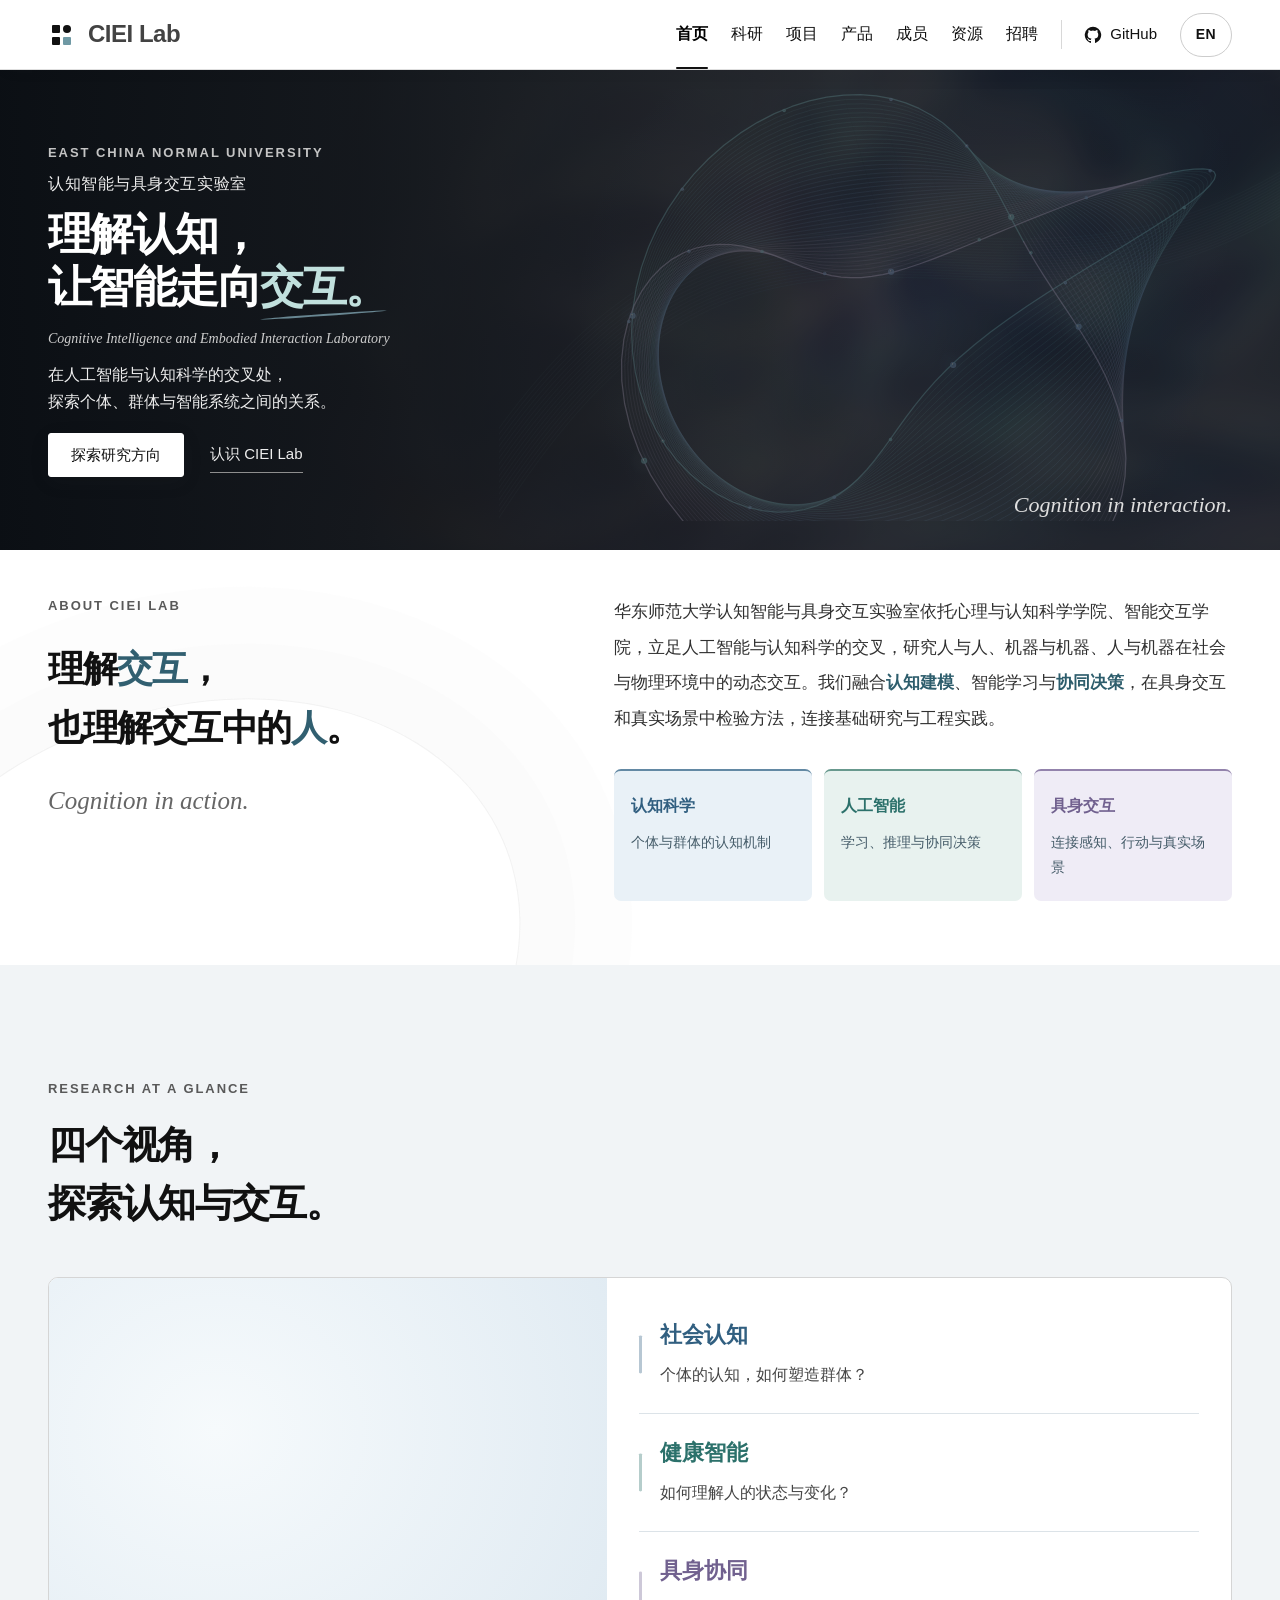
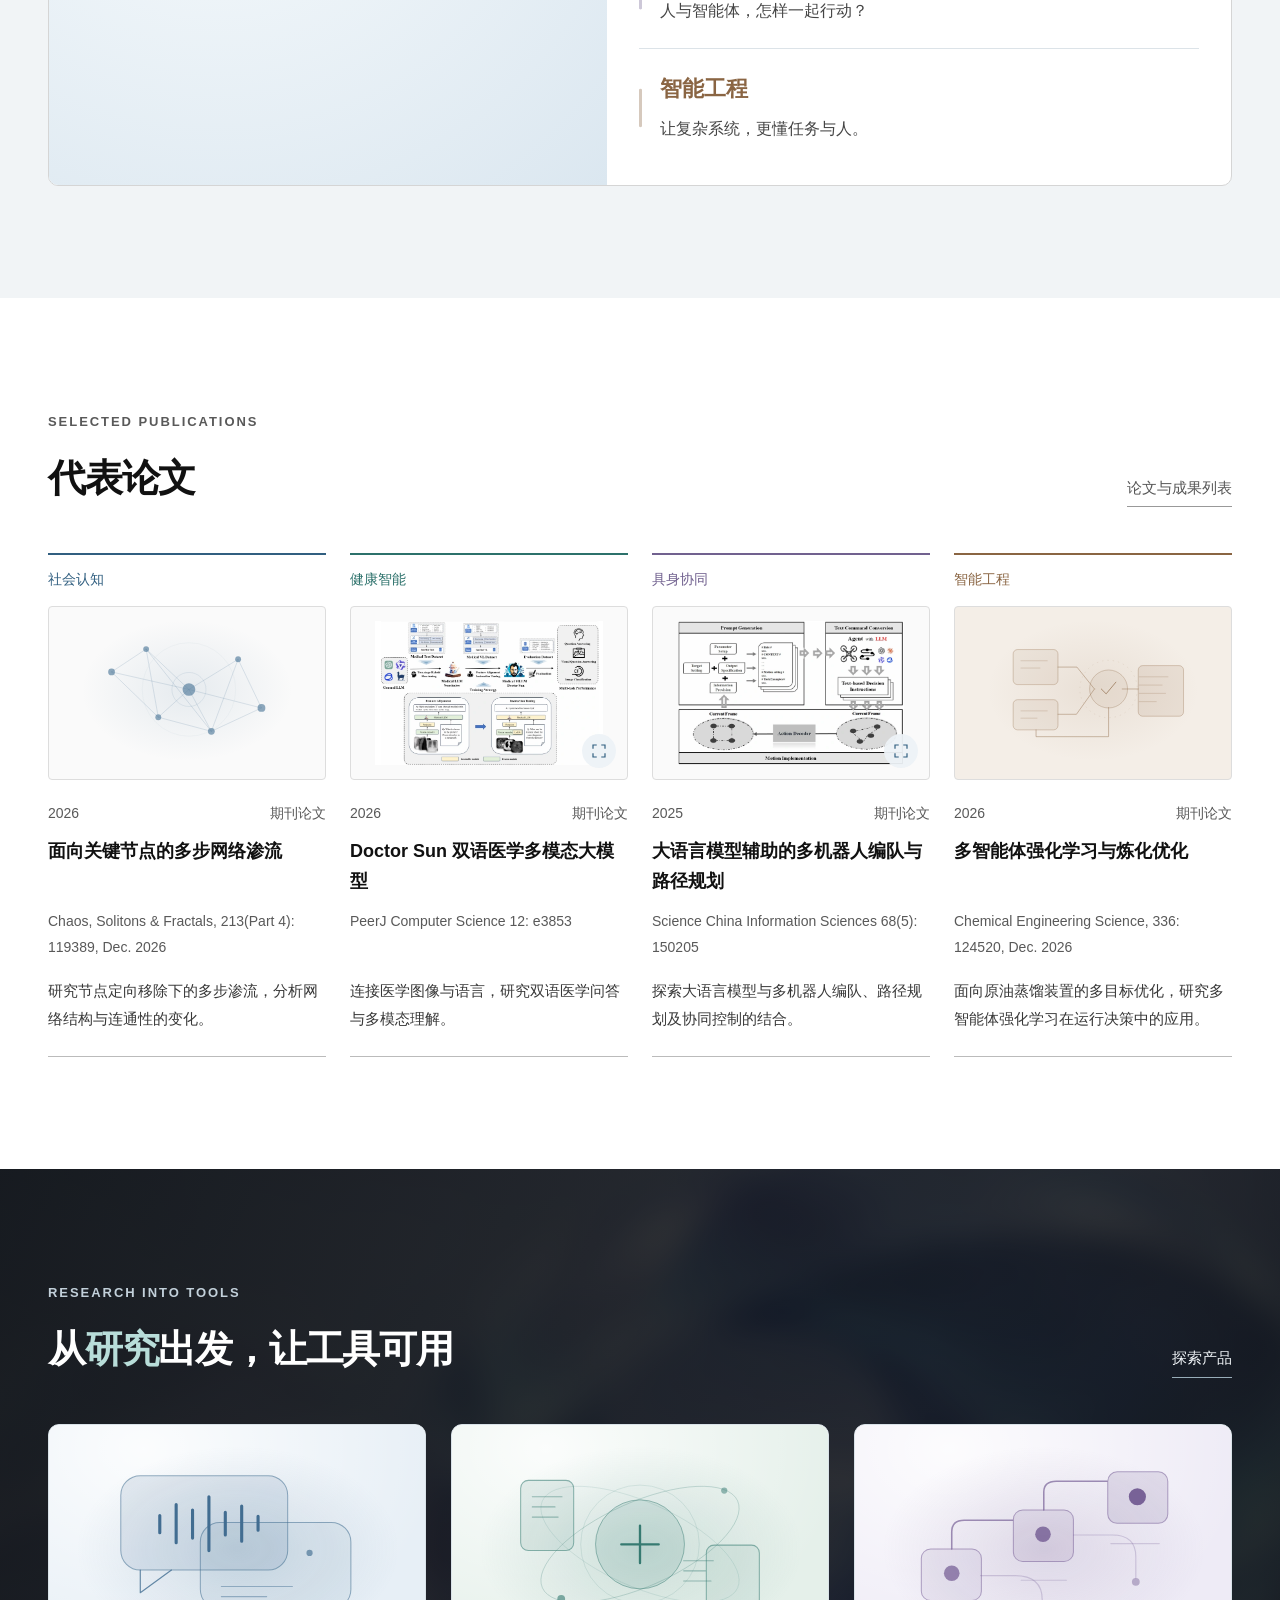
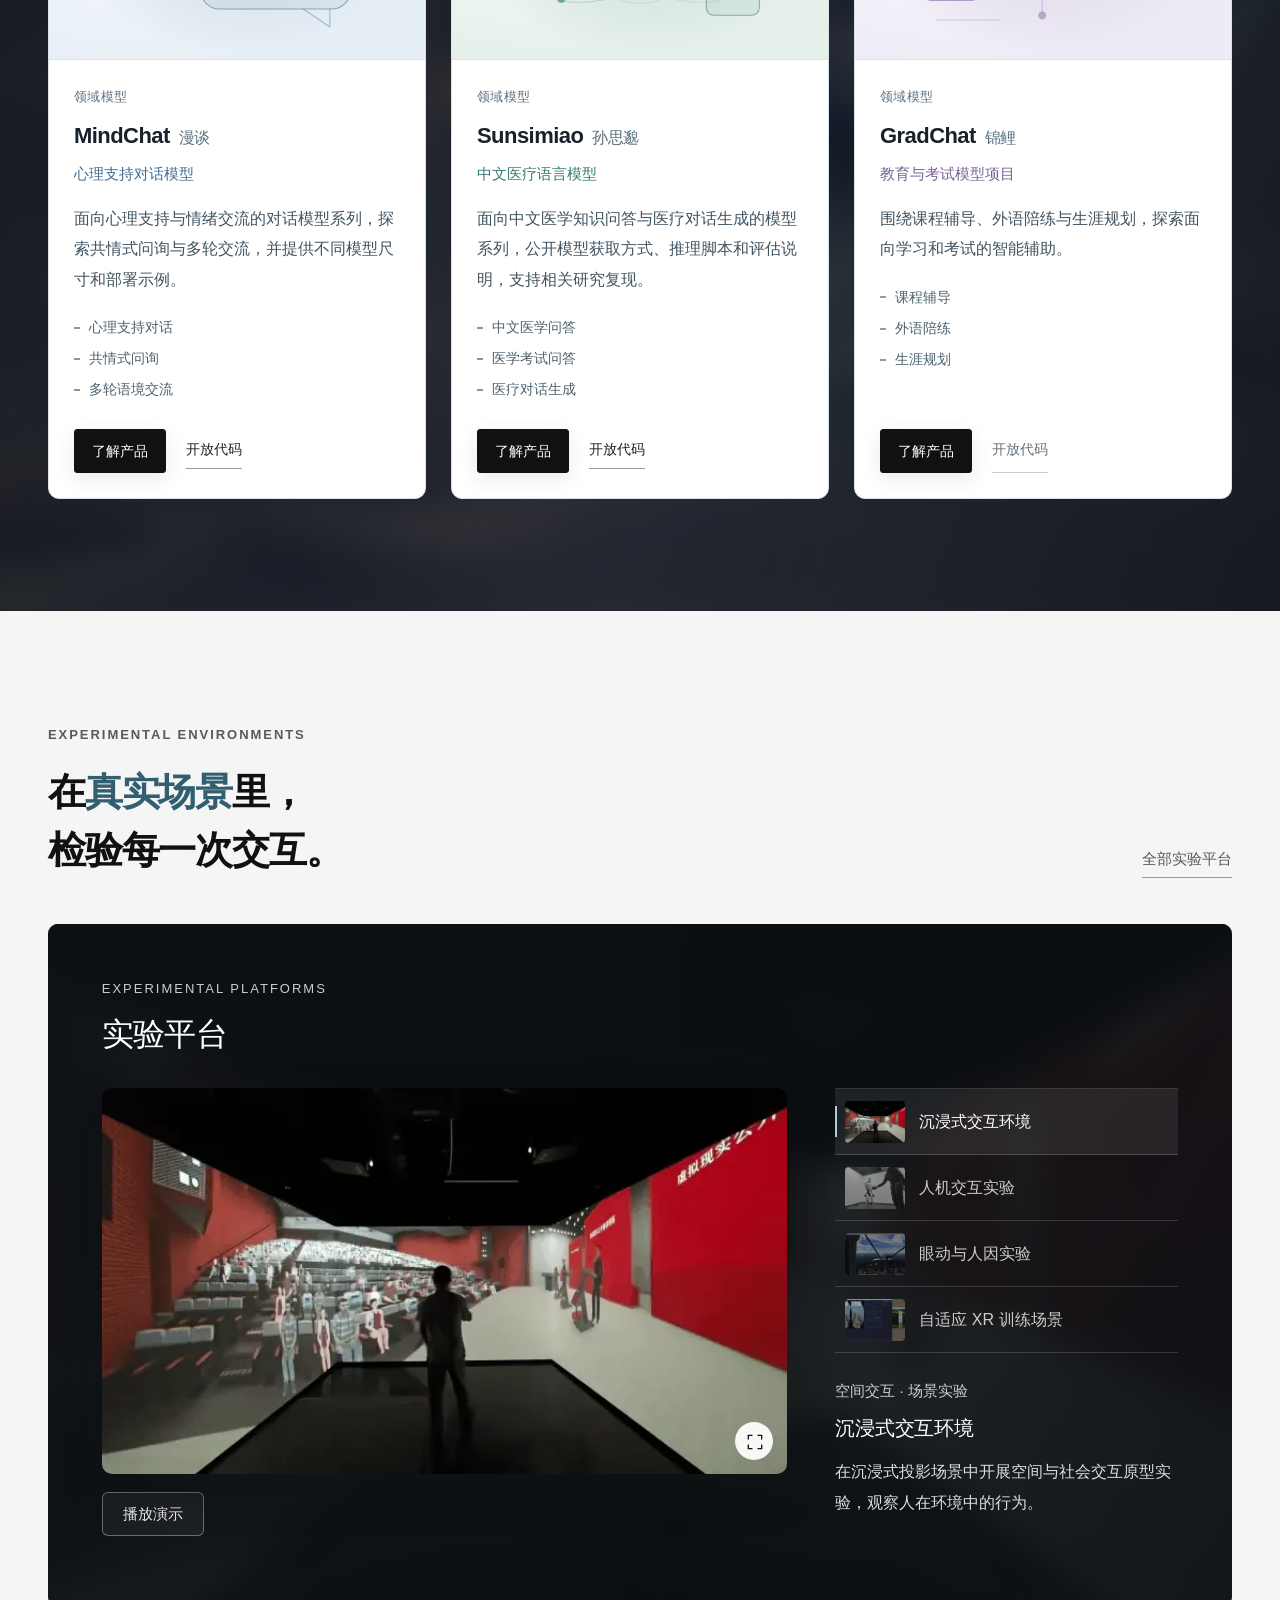
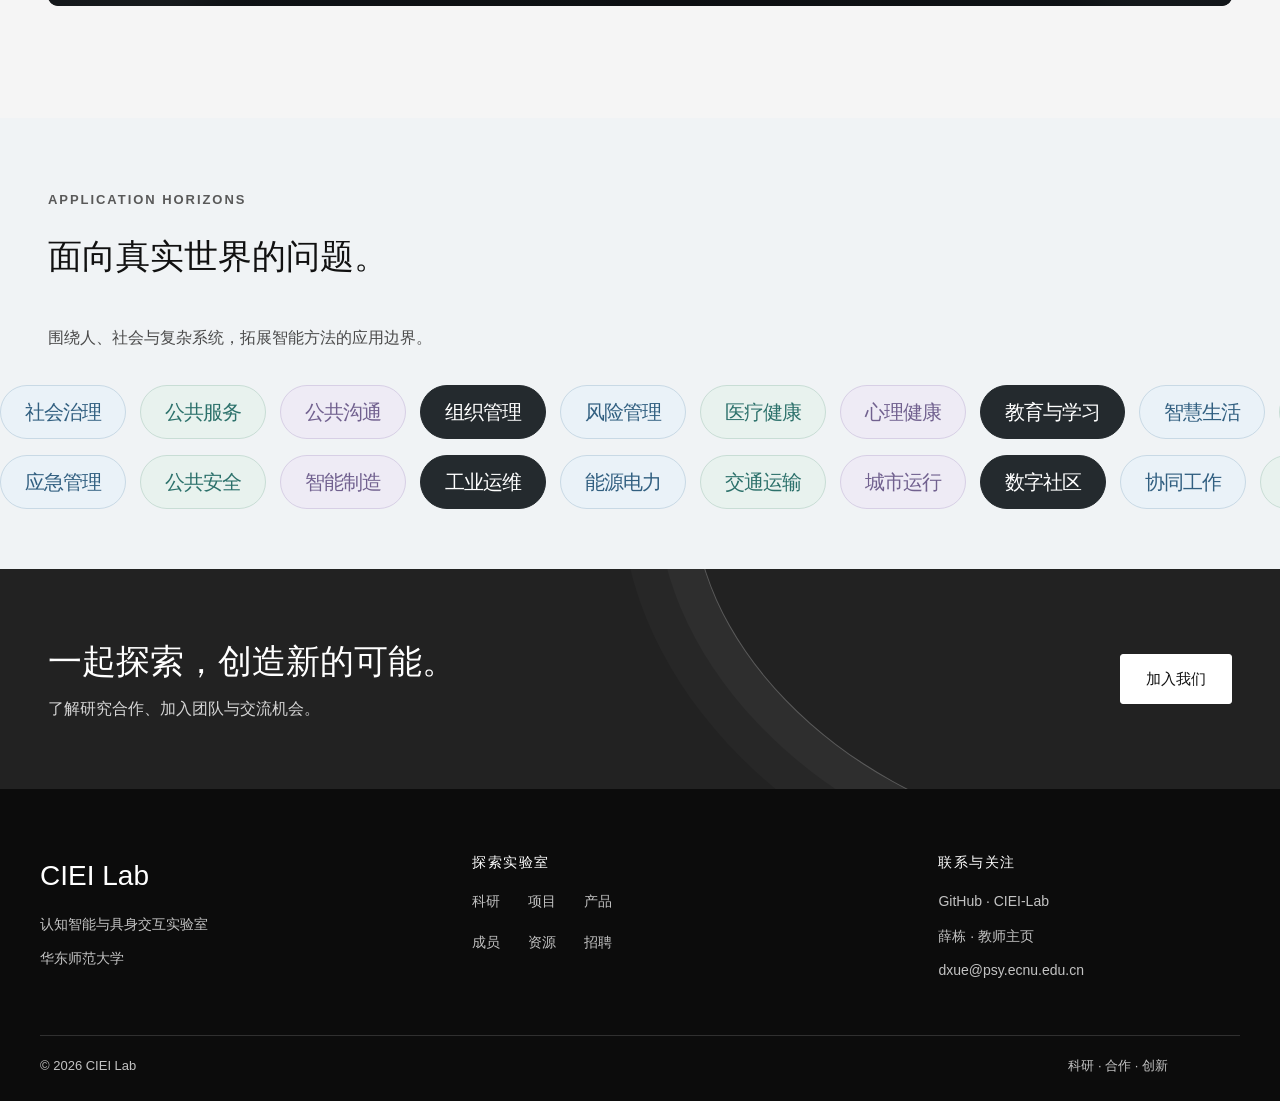
==== index.html @ 3b211f6f "Publish CIEI Lab bilingual website v9" ====
<!doctype html>
<html lang="zh-CN">
<head>
<meta charset="utf-8">
<meta name="viewport" content="width=device-width,initial-scale=1">
<meta name="description" content="华东师范大学认知智能与具身交互实验室 CIEI Lab，探索社会认知、健康智能、具身协同与智能工程。">
<meta name="theme-color" content="#111111">
<title>首页 · CIEI Lab</title>
<link rel="icon" href="./assets/favicon.svg" type="image/svg+xml">
<link rel="stylesheet" href="./assets/styles.css?v=53de256360">
<link rel="stylesheet" href="./assets/theme.css?v=107562e4b1">
<script defer src="./assets/content.js?v=7859cf93bf"></script>
<script defer src="./assets/content-en.js?v=9594130d0b"></script>
<script defer src="./assets/i18n.js?v=70f1a29609"></script>
<script defer src="./assets/visuals.js?v=56f7a45b0f"></script>
<script defer src="./assets/exhibit-media.js?v=9f756e5e9d"></script>
<script defer src="./assets/app.js?v=324a81c85f"></script>
<script defer src="./assets/motion.js?v=b0ae87863e"></script>
<script defer src="./assets/cognition-field.js?v=368e641c65"></script>
<script defer src="./assets/tactile.js?v=9b040b4714"></script>
<script defer src="./assets/experience.js?v=810512ea91"></script>
</head>
<body data-page="home">
<header class="header" id="site-header"></header>
<main id="main"></main>
<footer class="footer" id="site-footer"></footer>
<noscript><div style="padding:40px;font-family:sans-serif"><h1>CIEI Lab · 首页</h1><p>请启用 JavaScript 查看完整网站。 Enable JavaScript to view the website.</p><p><a href="https://github.com/CIEI-Lab">访问实验室 GitHub</a></p></div></noscript>
</body>
</html>
---- assets/styles.css ----
@charset "UTF-8";


/* SECTION: styles.css */

:root{--ink:#282828;--muted:#6e6e6e;--green:#4a4a4a;--lime:#dedede;--line:#e5e5e5;--paper:#ffffff;--wash:#f6f6f6;--dark:#262626;--width:1184px;}
*{box-sizing:border-box;}html{scroll-behavior:smooth;scroll-padding-top:100px;}body{margin:0;background:var(--paper);color:var(--ink);font-family:Inter,"Segoe UI","PingFang SC","Microsoft YaHei",sans-serif;font-size:16px;line-height:1.8;-webkit-font-smoothing:antialiased;}button,input{font:inherit;}a{color:inherit;text-decoration:none;}a:hover{color:var(--green);}button,a{-webkit-tap-highlight-color:transparent;}button{cursor:pointer;}button:disabled{cursor:default;}a:focus-visible,button:focus-visible,input:focus-visible{outline:3px solid #8c8c8c;outline-offset:5px;}img{max-width:100%;display:block;}.container{width:min(var(--width),calc(100% - 80px));margin-inline:auto;}.skip{position:fixed;top:-100px;left:12px;background:white;padding:12px;z-index:99;}.skip:focus{top:12px;}
.header{height:88px;border-bottom:1px solid var(--line);background:#ffffff;position:sticky;top:0;z-index:20;}.header-inner{height:100%;display:flex;align-items:center;justify-content:space-between;gap:40px;}.brand{display:flex;align-items:center;gap:12px;line-height:1.1;flex-shrink:0;}.brand-icon{display:grid;grid-template-columns:repeat(2,7px);gap:4px;transform:rotate(-9deg);margin:4px;}.brand-icon i{width:7px;height:7px;background:var(--green);}.brand-icon i:last-child{background:#b1b1b1;}.brand strong{display:block;font-size:25px;letter-spacing:.5px;font-weight:750;}.brand small{display:block;font-size:10px;letter-spacing:2.6px;margin-top:6px;color:var(--muted);}.nav{display:flex;align-items:stretch;gap:28px;height:100%;margin-left:auto;}.nav a{font-size:15px;display:flex;align-items:center;position:relative;white-space:nowrap;}.nav a[aria-current=page]{color:var(--green);font-weight:650;}.nav a[aria-current=page]:after{content:"";height:3px;position:absolute;bottom:0;left:0;right:0;background:var(--green);}.header-github{font-size:14px;border-left:1px solid var(--line);padding-left:26px;display:flex;align-items:center;gap:8px;}.icon{width:18px;height:18px;vertical-align:middle;display:inline-block;}.menu-toggle{display:none;border:1px solid var(--line);background:#ffffff;padding:7px 12px;font-size:14px;}
.hero{background:var(--dark);color:#ffffff;position:relative;overflow:hidden;}.hero-inner{min-height:536px;display:grid;grid-template-columns:1.08fr 1fr;align-items:center;position:relative;}.hero-copy{position:relative;z-index:2;padding:65px 0 70px;}.eyebrow{font-size:12px;letter-spacing:2.8px;font-weight:600;color:var(--green);text-transform:uppercase;margin:0 0 20px;}.hero .eyebrow{color:#d1d1d1;font-size:12px;letter-spacing:2.3px;display:flex;align-items:center;gap:18px;}.draft-tag{font-size:11px;letter-spacing:.6px;border:1px solid #858585;color:#d9d9d9;padding:1px 8px;font-weight:400;}.hero h1{font-size:clamp(38px,4.15vw,59px);line-height:1.35;letter-spacing:-1.5px;font-weight:550;margin:0 0 25px;}.hero h1 span{color:var(--lime);}.hero-description{font-size:16px;line-height:1.9;color:#c1c1c1;max-width:470px;margin-bottom:30px;}.hero-art{position:absolute;width:730px;max-width:none;right:-128px;top:-14px;opacity:.95;}.hero .btn{background:var(--lime);color:var(--dark);border-color:var(--lime);}.hero .text-link{color:#e6e6e6;font-size:14px;}.hero-actions{display:flex;align-items:center;gap:28px;}.btn{display:inline-flex;align-items:center;justify-content:center;border:1px solid var(--green);background:var(--green);color:white;padding:10px 23px;font-size:14px;font-weight:600;line-height:1.6;}.btn:hover{background:#5e5e5e;color:#ffffff;}.text-link{font-size:14px;color:var(--green);border-bottom:1px solid #b0b0b0;padding-bottom:3px;}.intro-bar{border-bottom:1px solid var(--line);}.intro-bar-inner{display:flex;justify-content:space-between;align-items:center;min-height:72px;gap:24px;font-size:14px;color:var(--muted);}.intro-bar strong{font-size:13px;letter-spacing:2px;color:var(--green);margin-right:18px;}.section{padding:76px 0;}.section-muted{background:var(--wash);}.section-header{display:flex;justify-content:space-between;align-items:flex-end;gap:24px;margin-bottom:32px;}.section-header .eyebrow{margin-bottom:8px;}.section h2,.section-header h2{font-size:30px;font-weight:600;letter-spacing:-.6px;line-height:1.5;margin:0;}.section-header>p{color:var(--muted);max-width:560px;margin:0;}.about-layout{display:grid;grid-template-columns:.55fr 1fr;gap:100px;}.about-layout h2{font-size:34px;}.about-copy{color:var(--muted);margin:0;line-height:2.1;max-width:680px;}.about-meta{display:flex;gap:30px;margin-top:24px;font-size:14px;}.about-meta span{border-left:2px solid #cbcbcb;padding-left:14px;}.news-list{border-top:1px solid var(--line);}.news-row{display:grid;grid-template-columns:100px 116px 1fr;gap:28px;padding:25px 0;border-bottom:1px solid var(--line);align-items:start;}.news-row time{color:var(--muted);font-size:14px;padding-top:3px;font-variant-numeric:tabular-nums;}.news-row h3{font-size:18px;font-weight:600;margin:0 0 5px;}.news-row p{margin:0;color:var(--muted);font-size:14px;}.tag{display:inline-block;font-size:12px;line-height:1.6;padding:4px 10px;background:#efefef;color:var(--green);width:fit-content;}.three-grid{display:grid;grid-template-columns:repeat(3,minmax(0,1fr));gap:24px;}.direction{border-top:2px solid var(--green);padding:25px 0 3px;}.direction .small-en{font-size:12px;letter-spacing:1.5px;color:var(--muted);text-transform:uppercase;}.direction h3{font-size:22px;font-weight:550;margin:10px 0 15px;}.direction p{font-size:15px;color:var(--muted);margin:0 0 22px;}.keywords{display:flex;gap:8px;flex-wrap:wrap;}.product-card{border:1px solid var(--line);background:white;display:flex;flex-direction:column;}.product-art{height:156px;position:relative;overflow:hidden;background:#f0f0f0;display:flex;align-items:center;justify-content:center;}.product-art:before,.product-art:after{content:"";position:absolute;border:1px solid #c2c2c2;border-radius:50%;width:160px;height:160px;transform:rotate(-25deg) scaleX(1.5);}.product-art:after{transform:rotate(40deg) scaleX(.55);}.product-art span{font-family:Georgia,serif;font-size:74px;color:var(--green);z-index:1;line-height:1;}.product-card:nth-child(2) .product-art{background:#efefef;}.product-card:nth-child(2) .product-art span{color:#5b5b5b;}.product-card:nth-child(2) .product-art:before,.product-card:nth-child(2) .product-art:after{border-color:#c3c3c3;}.product-card:nth-child(3) .product-art{background:#ededed;}.product-card:nth-child(3) .product-art span{color:#646464;}.product-card:nth-child(3) .product-art:before,.product-card:nth-child(3) .product-art:after{border-color:#bdbdbd;}.product-body{padding:25px;flex:1;display:flex;flex-direction:column;align-items:flex-start;}.product-body h3{font-size:25px;margin:0 0 2px;letter-spacing:-.6px;}.product-body .product-label{font-size:13px;color:var(--muted);margin:0 0 16px;}.product-body p{font-size:15px;color:var(--muted);margin:0 0 24px;}.product-body .text-link{margin-top:auto;border:0;border-bottom:1px solid #b0b0b0;background:none;padding:0 0 3px;}.contact-band{background:#eeeeee;padding:38px 0;}.contact-band .container{display:flex;align-items:center;justify-content:space-between;gap:28px;}.contact-band h2{font-size:27px;margin:0 0 6px;font-weight:550;}.contact-band p{font-size:14px;color:var(--muted);margin:0;}.footer{padding:44px 0 22px;border-top:1px solid var(--line);}.footer-top{display:grid;grid-template-columns:1.2fr 1fr 1fr;gap:80px;padding-bottom:35px;}.footer strong{font-size:22px;}.footer p,.footer a,.footer span{font-size:13px;color:var(--muted);}.footer p{margin:8px 0;}.footer-label{display:block;font-size:12px!important;text-transform:uppercase;letter-spacing:1.5px;margin-bottom:12px;color:var(--ink)!important;}.footer-links{display:flex;gap:12px 24px;flex-wrap:wrap;max-width:230px;}.footer-bottom{display:flex;justify-content:space-between;border-top:1px solid var(--line);padding-top:18px;font-size:12px;color:var(--muted);}
.page-hero{padding:57px 0 48px;background:var(--wash);border-bottom:1px solid var(--line);}.breadcrumb{font-size:13px;color:var(--muted);margin:0 0 34px;}.breadcrumb span{margin:0 12px;color:#ababab;}.page-hero .eyebrow{margin-bottom:6px;}.page-hero h1{font-size:44px;font-weight:550;line-height:1.4;letter-spacing:-1px;margin:0 0 16px;}.page-hero p:last-child{margin:0;color:var(--muted);max-width:710px;}.page-section{padding:58px 0 72px;}.page-section+.page-section{border-top:1px solid var(--line);}.subnav{display:flex;gap:26px;margin-top:28px;flex-wrap:wrap;}.subnav a{font-size:14px;border-bottom:1px solid #b6b6b6;}.filter-bar{display:flex;align-items:center;justify-content:space-between;gap:20px;flex-wrap:wrap;margin-bottom:28px;}.tabs{display:flex;gap:6px;flex-wrap:wrap;}.tab{border:1px solid transparent;color:var(--muted);background:transparent;padding:7px 16px;font-size:14px;line-height:1.6;}.tab[aria-pressed=true]{background:var(--green);color:#ffffff;}.tab:hover{border-color:#bfbfbf;}.search{border:1px solid var(--line);background:#ffffff;min-width:240px;padding:8px 13px;font-size:14px;color:var(--ink);border-radius:0;}.record{padding:24px 0;border-top:1px solid var(--line);display:grid;grid-template-columns:75px 1fr;gap:22px;}.record h3{font-size:19px;line-height:1.6;margin:0 0 7px;font-weight:550;}.record p{font-size:14px;color:var(--muted);margin:3px 0;}.record .tag{margin-top:4px;}.record .text-link{display:inline-block;margin-top:7px;}.empty{padding:42px 20px;border:1px dashed #d0d0d0;text-align:center;color:var(--muted);font-size:15px;}.project-grid{display:grid;grid-template-columns:repeat(2,minmax(0,1fr));gap:24px;}.project-card{border:1px solid var(--line);padding:30px;}.project-card h3{font-size:22px;font-weight:550;line-height:1.6;margin:20px 0 12px;}.project-card p{color:var(--muted);font-size:15px;}.project-meta{border-top:1px solid var(--line);padding-top:16px;margin-top:24px;font-size:13px;color:var(--muted);display:grid;gap:4px;}.note{font-size:13px;color:var(--muted);padding-left:16px;border-left:2px solid #cdcdcd;margin:28px 0 0;}.people-grid{display:grid;grid-template-columns:repeat(3,minmax(0,1fr));gap:25px;}.person{border:1px solid var(--line);padding:26px;}.avatar{width:70px;height:70px;background:#f0f0f0;display:flex;align-items:center;justify-content:center;color:#a6a6a6;margin-bottom:22px;}.avatar svg{width:38px;height:38px;}.avatar img{width:70px;height:70px;object-fit:cover;}.person h3{font-size:20px;margin:0 0 7px;font-weight:550;}.person .person-title{font-size:13px;color:var(--muted);margin:9px 0;}.person p{font-size:14px;color:var(--muted);margin-bottom:0;}.resource-row{display:grid;grid-template-columns:180px 1fr auto;gap:32px;padding:31px 0;border-top:1px solid var(--line);align-items:start;}.resource-row h3{margin:0 0 8px;font-size:21px;font-weight:550;}.resource-row p{margin:0;color:var(--muted);font-size:15px;}.resource-row .text-link{margin-top:6px;white-space:nowrap;}.resource-category{font-size:13px;color:var(--green);letter-spacing:.5px;padding-top:5px;}.join-layout{display:grid;grid-template-columns:1fr 310px;gap:65px;}.opening{border-top:1px solid var(--line);padding:27px 0;}.opening h3{font-size:22px;margin:9px 0;font-weight:550;}.opening p{font-size:15px;color:var(--muted);margin-bottom:0;}.contact-box{background:var(--wash);border-top:2px solid var(--green);padding:25px;height:fit-content;}.contact-box h3{margin:0 0 16px;font-size:21px;font-weight:550;}.contact-box p{font-size:14px;color:var(--muted);}.contact-box a{overflow-wrap:anywhere;}.contact-box .eyebrow{font-size:11px;margin-bottom:10px;}.dialog{width:min(580px,calc(100vw - 40px));border:1px solid var(--line);padding:40px;color:var(--ink);box-shadow:0 20px 100px #20202030;}.dialog::backdrop{background:#1e1e1e90;}.dialog h2{font-size:31px;margin:0 0 15px;}.dialog p{color:var(--muted);font-size:16px;}.dialog-close{float:right;border:0;background:var(--wash);font-size:14px;padding:5px 12px;}.dialog-links{display:flex;gap:15px;margin:24px 0;}.dialog .note{font-size:13px;}.count{font-size:13px;color:var(--muted);margin:20px 0 0;}.visually-hidden{position:absolute!important;width:1px;height:1px;padding:0;margin:-1px;overflow:hidden;clip:rect(0,0,0,0);white-space:nowrap;border:0;}[hidden]{display:none!important;}
@media(min-width:1500px){.hero-inner{min-height:570px;}.hero-art{right:-70px;top:0;}}
@media(max-width:1100px){.container{width:calc(100% - 56px);}.nav{gap:21px;}.header-github{display:none;}.hero-art{right:-245px;opacity:.6;}.hero-inner{grid-template-columns:1.1fr .8fr;}.hero h1{font-size:45px;}.about-layout{gap:55px;}.footer-top{gap:40px;}.join-layout{gap:32px;grid-template-columns:1fr 285px;}}
@media(max-width:760px){.container{width:calc(100% - 40px);}.header{height:72px;}.brand strong{font-size:22px;}.brand small{font-size:9px;}.menu-toggle{display:block;}.nav{display:none;position:absolute;top:71px;left:0;width:100%;background:#ffffff;height:auto;padding:12px 20px 20px;box-shadow:0 12px 18px #27272710;grid-template-columns:repeat(4,1fr);gap:4px;}.nav.is-open{display:grid;}.nav a{justify-content:center;padding:12px 0;font-size:15px;}.nav a[aria-current=page]:after{height:2px;left:22%;right:22%;}.hero-inner{min-height:520px;display:block;}.hero-copy{padding:65px 0 60px;}.hero h1{font-size:39px;letter-spacing:-1px;}.hero-description{font-size:15px;max-width:360px;}.hero-art{width:630px;right:-355px;top:20px;opacity:.34;}.hero .eyebrow{font-size:10px;letter-spacing:1.3px;gap:12px;}.intro-bar-inner{padding:16px 0;align-items:flex-start;gap:10px;flex-direction:column;font-size:13px;}.intro-bar strong{font-size:11px;margin-right:12px;}.section{padding:49px 0;}.section h2,.section-header h2{font-size:26px;}.section-header{align-items:flex-start;gap:15px;}.section-header>p{font-size:14px;}.about-layout{grid-template-columns:1fr;gap:22px;}.about-layout h2{font-size:29px;}.about-copy{font-size:15px;}.about-meta{gap:20px;flex-wrap:wrap;font-size:13px;}.news-row{grid-template-columns:75px 1fr;gap:8px 18px;padding:22px 0;}.news-row>div{grid-column:1/-1;margin-top:5px;}.news-row time{font-size:12px;}.news-row h3{font-size:17px;}.news-row .tag{justify-self:end;}.three-grid,.people-grid,.project-grid{grid-template-columns:1fr;}.three-grid{gap:28px;}.direction{padding:20px 0 0;}.direction h3{font-size:21px;}.product-art{height:156px;}.product-body{padding:24px;}.contact-band .container{align-items:flex-start;flex-direction:column;gap:21px;}.contact-band h2{font-size:24px;}.footer-top{grid-template-columns:1fr;gap:25px;}.footer-top>div:first-child p{max-width:270px;}.footer-links{max-width:none;}.footer-bottom{gap:15px;flex-direction:column;}.page-hero{padding:32px 0 34px;}.breadcrumb{margin-bottom:28px;font-size:12px;}.page-hero h1{font-size:35px;}.page-hero p:last-child{font-size:15px;}.page-section{padding:40px 0 50px;}.subnav{gap:14px 23px;}.search{min-width:0;width:100%;}.filter-bar{gap:18px;}.tab{padding:7px 13px;font-size:14px;}.record{grid-template-columns:56px 1fr;gap:15px;}.record h3{font-size:17px;}.project-card{padding:24px;}.resource-row{grid-template-columns:1fr;gap:12px;}.resource-row .text-link{justify-self:start;}.resource-row h3{font-size:20px;}.join-layout{grid-template-columns:1fr;gap:35px;}.contact-box{padding:24px;}.dialog{padding:25px;}.section-header .text-link{white-space:nowrap;}.eyebrow{font-size:11px;letter-spacing:2px;}.person{padding:25px;}.note{font-size:13px;}}
@media(prefers-reduced-motion:reduce){html{scroll-behavior:auto;}*{animation:none!important;transition:none!important;}}


/* SECTION: upgrade.css */
/* CIEI Lab · 视觉与交互第二版 */
.topic-select{font:inherit;font-size:13px;border:1px solid #e5e5e5;background:#ffffff;color:#717171;border-radius:2px;padding:9px 35px 9px 12px;appearance:none;background-image:url("data:image/svg+xml,%3Csvg xmlns='http://www.w3.org/2000/svg' width='12' height='12' viewBox='0 0 12 12'%3E%3Cpath d='m3 4.5 3 3 3-3' fill='none' stroke='%23555555' stroke-width='1.4'/%3E%3C/svg%3E");background-position:right 12px center;background-repeat:no-repeat;}.topic-select:focus-visible{outline:3px solid #aeaeae;outline-offset:2px;}.filter-bar{gap:12px!important;}
[data-motion=paused] .theme-panel.is-changing{animation:none!important;}
.paper-feature-grid{display:grid;grid-template-columns:repeat(3,minmax(0,1fr));gap:27px;}.paper-feature{border:1px solid #e5e5e5;border-radius:3px;overflow:hidden;min-width:0;background:white;}.paper-figure{display:flex;align-items:center;justify-content:center;height:215px;background:#f9f9f9;border-bottom:1px solid #eaeaea;padding:21px;overflow:hidden;}.paper-figure img{width:100%;height:100%;object-fit:contain;transition:transform .4s;}.paper-figure:hover img{transform:scale(1.035);}.paper-feature-copy{padding:25px;}.paper-feature-meta{display:flex;justify-content:space-between;font-size:11px;color:#979797;margin-bottom:15px;}.paper-feature h3{font-size:20px;line-height:1.7;letter-spacing:-.4px;font-weight:550;margin:0 0 12px;}.paper-feature p{font-size:13px;color:#717171;line-height:1.95;margin:0 0 13px;}.paper-feature .paper-feature-venue{font-size:11px;line-height:1.7;color:#989898;min-height:38px;}.paper-feature .record-links{gap:12px;margin-top:22px;}.paper-feature .record-links a{font-size:11px;}.paper-feature .figure-credit{font-size:9px;line-height:1.7;color:#a8a8a8;margin:20px 0 0;}.paper-highlights{border-top:1px solid #e5e5e5;}.project-logo{max-width:210px;max-height:85px;object-fit:contain;margin:15px 0 20px;}.project-preview-source{font-size:12px;color:#969696;}.page-section .people-grid{grid-template-columns:repeat(3,minmax(0,1fr));}
@media(max-width:1000px){.paper-feature-grid{gap:18px;}.paper-feature-copy{padding:20px;}.paper-figure{height:175px;padding:15px;}.paper-feature h3{font-size:18px;}.paper-feature p{font-size:12px;}}
@media(max-width:760px){.paper-feature-grid{grid-template-columns:1fr;gap:25px;}.paper-figure{height:225px;padding:20px;}.paper-feature-copy{padding:24px;}.paper-feature h3{font-size:20px;}.paper-feature p{font-size:13px;}.paper-feature .paper-feature-venue{font-size:11px;min-height:0;}.paper-feature .record-links a{font-size:12px;}.paper-feature .figure-credit{font-size:10px;}.page-section .people-grid{grid-template-columns:1fr;}}
:root{--ink:#202020;--muted:#717171;--green:#616161;--lime:#e4e4e4;--line:#e5e5e5;--paper:#ffffff;--wash:#f7f7f7;--dark:#1b1b1b;--width:1280px;--coral:#a7a7a7;--serif:Georgia,"Times New Roman",serif;}
body{color:var(--ink);}.container{width:min(var(--width),calc(100% - 96px));}.header{height:88px;background:#ffffffed;backdrop-filter:blur(20px);transition:box-shadow .25s,border-color .25s;}.header.is-scrolled{box-shadow:0 5px 30px #20202008;}.brand{gap:14px;}.brand strong{font-size:27px;font-weight:750;letter-spacing:-.6px;}.brand small{letter-spacing:1.7px;font-size:9px;color:#828282;}.brand-icon{gap:4px;transform:rotate(0);}.brand-icon i{width:8px;height:8px;border-radius:1px;background:#616161;}.brand-icon i:nth-child(2){border-radius:50%;}.brand-icon i:last-child{background:#a6a6a6;}.nav{gap:30px;}.nav a{font-size:15px;transition:color .2s;}.nav a:after{transition:height .2s;}.header-github{padding-left:25px;}.scroll-progress{position:fixed;left:0;top:0;width:100%;height:3px;z-index:50;transform:scaleX(0);transform-origin:left;background:linear-gradient(90deg,#616161,#\39 c9c9c);pointer-events:none;}.btn{background:var(--green);border-color:var(--green);padding:12px 24px;border-radius:3px;transition:transform .2s,box-shadow .2s,background .2s;}.btn:hover{background:#4f4f4f;box-shadow:0 7px 22px #61616126;transform:translateY(-2px);}.text-link{font-size:14px;border-bottom-color:#bbbbbb;transition:color .2s,border-color .2s;}.text-link:hover{border-bottom-color:var(--green);}.eyebrow{color:var(--green);letter-spacing:2.2px;font-size:11px;}.section{padding:100px 0;}.section-header{margin-bottom:42px;}.section h2,.section-header h2{font-size:34px;font-weight:550;letter-spacing:-1.1px;}.section-header .eyebrow{margin-bottom:13px;}.section-muted{background:var(--wash);}.muted{color:var(--muted);}
.home-hero{background:linear-gradient(115deg,#f9f9f9 0,#f9f9f9 54%,#f2f2f2 100%);overflow:hidden;border-bottom:1px solid var(--line);}.home-hero-grid{display:grid;grid-template-columns:1.08fr 1fr;gap:40px;align-items:center;padding-top:45px;padding-bottom:45px;}.hero-editorial{padding:15px 0 8px;}.hero-editorial .eyebrow{font-size:11px;letter-spacing:2.1px;margin-bottom:18px;}.lab-chinese{font-size:17px;letter-spacing:2px;margin:0 0 18px;font-weight:500;}.hero-editorial h1{font-size:clamp(38px,4.2vw,66px);line-height:1.4;font-weight:600;letter-spacing:-3px;margin:0 0 20px;white-space:nowrap;}.hero-editorial h1 span{color:var(--green);position:relative;}.hero-editorial h1 span:after{content:"";position:absolute;left:0;right:0;bottom:-5px;height:4px;border-radius:100%;background:#b0b0b0;transform:rotate(-4deg);}.hero-en{font-family:var(--serif);font-size:17px;line-height:1.6;color:#808080;max-width:390px;margin:0 0 20px;font-style:italic;}.hero-intro{font-size:15px;line-height:1.95;color:var(--muted);margin:0 0 29px;}.hero-actions{gap:25px;}.hero-affiliation{margin-top:38px;padding-top:21px;border-top:1px solid #e2e2e2;display:flex;flex-direction:column;gap:3px;font-size:12px;color:var(--muted);}.hero-affiliation span:first-child{font-size:14px;color:var(--ink);font-weight:550;}.interaction-stage{background:radial-gradient(ellipse at 52% 45%,#373737 0,#242424 35%,#1b1b1b 75%);color:white;min-width:0;position:relative;align-self:stretch;display:flex;flex-direction:column;min-height:540px;border-radius:4px;box-shadow:0 26px 65px #2828281a;overflow:hidden;}.stage-top{display:flex;align-items:center;justify-content:space-between;gap:12px;padding:23px 25px;z-index:2;}.stage-top>span{font-size:10px;letter-spacing:1.7px;color:#b7b7b7;}.stage-top small{font-size:11px;letter-spacing:0;margin-left:10px;color:#868686;}.motion-toggle{border:1px solid #7c7c7c66;color:#d2d2d2;background:transparent;border-radius:2px;font-size:11px;padding:4px 10px;white-space:nowrap;}.motion-toggle:hover{background:#ffffff0a;}.field-visual{height:355px;min-height:250px;position:relative;flex:1;}.field-wordmark{font-size:clamp(88px,11.4vw,174px);font-weight:800;letter-spacing:-12px;color:#9999990e;position:absolute;top:42%;left:50%;transform:translate(-50%,-50%);line-height:1;user-select:none;}.field-visual canvas{position:absolute;inset:0;width:100%;height:100%;}.field-caption{position:absolute;bottom:12px;left:25px;right:25px;display:flex;justify-content:space-between;color:#898989;font-size:9px;letter-spacing:1.5px;pointer-events:none;}.stage-bottom{padding:22px 25px 24px;border-top:1px solid #98989826;margin-top:14px;}.interaction-modes{display:flex;gap:10px;}.interaction-modes button{background:transparent;color:#a7a7a7;border:1px solid #7a7a7a44;border-radius:2px;font-size:13px;padding:5px 17px;flex:1;transition:background .2s,color .2s,border-color .2s;}.interaction-modes button[aria-pressed=true]{background:#e5e5e5;color:#252525;border-color:#e5e5e5;}.stage-bottom p{font-size:12px;line-height:1.8;color:#adadad;margin:15px 0 0;min-height:22px;}.about-section{background:white;}.about-layout{grid-template-columns:.9fr 1.2fr;gap:110px;}.about-layout h2{font-size:38px;line-height:1.55;font-weight:500;letter-spacing:-1.5px;}.about-signature{font-family:var(--serif);font-style:italic;font-size:23px;display:block;margin-top:18px;color:#adadad;}.about-copy{font-size:16px;line-height:2.05;color:#737373;}.research-values{display:flex;gap:0;margin-top:28px;}.research-values span{color:var(--green);font-size:14px;line-height:1;padding:0 25px;border-left:1px solid var(--line);}.research-values span:first-child{padding-left:0;border:0;}
.themes-section{background:#f7f7f7;}.theme-explorer{display:grid;grid-template-columns:255px 1fr;background:#ffffff;border:1px solid var(--line);border-radius:4px;overflow:hidden;}.theme-choices{display:flex;flex-direction:column;background:#f9f9f9;border-right:1px solid var(--line);}.theme-choice{border:0;border-bottom:1px solid var(--line);background:transparent;text-align:left;padding:24px 25px;color:var(--ink);flex:1;position:relative;transition:background .2s;}.theme-choice:last-child{border-bottom:0;}.theme-choice span{display:block;font-size:19px;font-weight:550;}.theme-choice small{font-size:10px;letter-spacing:.3px;display:block;color:#939393;line-height:1.7;margin-top:5px;}.theme-choice[aria-pressed=true]{background:#ffffff;color:var(--green);}.theme-choice[aria-pressed=true]:before{content:"";position:absolute;width:3px;left:0;top:0;bottom:0;background:var(--green);}.theme-choice:hover{background:#f2f2f2;}.theme-panel{display:grid;grid-template-columns:1.1fr 1fr;gap:12px;align-items:center;padding:35px 35px 35px 40px;min-height:418px;}.theme-panel-copy h3{font-size:29px;line-height:1.55;letter-spacing:-1px;font-weight:550;margin:0 0 22px;}.theme-panel-copy h4{font-size:15px;line-height:1.6;margin:0 0 10px;font-weight:550;}.theme-panel-copy>p:not(.eyebrow){font-size:14px;color:var(--muted);line-height:1.95;margin:0 0 20px;}.theme-panel-copy .eyebrow{font-size:10px;margin-bottom:16px;}.theme-panel-copy>.text-link{display:inline-block;margin-top:28px;}.theme-illustration{color:var(--green);text-align:center;min-width:0;}.theme-illustration svg{width:100%;display:block;}.theme-illustration>span{font-size:11px;color:#a5a5a5;letter-spacing:1px;}.theme-1{color:#818181;}.theme-2{color:#\38 d8d8d;}.theme-3{color:#\39 19191;}.tag{background:#f3f3f3;color:#797979;border-radius:2px;font-size:11px;}.theme-panel.is-changing{animation:panel-in .4s ease both;}.diagram-label{font-family:Arial,sans-serif;font-size:11px;letter-spacing:1.1px;}.svg-pulse{transform-box:fill-box;transform-origin:center;animation:svg-breathe 4s ease-in-out infinite;}.svg-flow{animation:svg-flow 5s linear infinite;}.method-section{background:var(--dark);color:white;position:relative;overflow:hidden;}.method-section:before{content:"";position:absolute;right:-140px;top:-130px;width:600px;height:600px;border:1px solid #78787820;border-radius:50%;box-shadow:0 0 0 65px #78787808,0 0 0 140px #78787804;pointer-events:none;}.method-heading{display:grid;grid-template-columns:1fr 1fr;gap:15px 90px;position:relative;}.method-heading>.eyebrow{grid-column:1/-1;color:#aeaeae;}.method-heading h2{font-size:38px;font-weight:500;line-height:1.5;letter-spacing:-1.1px;margin:0;}.method-heading>p:last-child{font-size:15px;line-height:2;color:#adadad;margin:8px 0 0;}.method-grid{display:grid;grid-template-columns:repeat(3,1fr);gap:45px;margin-top:54px;position:relative;}.method-grid article{border-top:1px solid #b3b3b33b;padding-top:22px;}.method-symbol{font-size:35px;line-height:1;color:#c4c4c4;display:block;margin:0 0 20px;}.method-grid h3{font-size:19px;font-weight:500;margin:0 0 12px;}.method-grid p{color:#a0a0a0;font-size:14px;line-height:1.9;max-width:325px;margin:0;}
.facilities-section{background:#f8f8f8;}.facility-grid{display:grid;grid-template-columns:repeat(2,minmax(0,1fr));gap:35px 30px;}.facility-card{margin:0;min-width:0;}.facility-motion{display:block;width:100%;position:relative;border:0;padding:0;background:#ebebeb;overflow:hidden;text-align:left;aspect-ratio:16/9;border-radius:3px;}.facility-motion img{width:100%;height:100%;object-fit:cover;transition:transform .65s cubic-bezier(.2,.7,.2,1);filter:saturate(.85);}.facility-motion:hover img{transform:scale(1.035);filter:saturate(1);}.play-label{position:absolute;left:18px;bottom:17px;color:white;background:#1b1b1bce;padding:6px 13px;font-size:12px;border:1px solid #ffffff4d;backdrop-filter:blur(8px);border-radius:2px;}.facility-motion[aria-pressed=true] .play-label{background:#616161d9;}.facility-card figcaption{padding:19px 2px 0;}.facility-card h3{font-size:20px;margin:0 0 7px;font-weight:550;}.facility-card p{font-size:14px;line-height:1.8;color:var(--muted);margin:0 0 9px;}.facility-credit{font-size:11px;color:#959595;border-bottom:1px solid #dfdfdf;}.facilities-section .section-header{align-items:center;}.paper-highlight-list{border-top:1px solid var(--line);}.paper-highlight-list article{display:grid;grid-template-columns:75px 1fr 95px;gap:30px;padding:28px 0;border-bottom:1px solid var(--line);align-items:start;}.paper-year{font-family:var(--serif);font-size:28px;color:#a8a8a8;font-style:italic;line-height:1.3;}.paper-highlight-list .eyebrow{font-size:10px;letter-spacing:1px;margin:0 0 7px;}.paper-highlight-list h3{font-size:21px;line-height:1.6;letter-spacing:-.3px;font-weight:550;margin:0;}.paper-highlight-list p:not(.eyebrow){font-size:14px;color:var(--muted);margin:10px 0 0;}.paper-type{font-size:10px;letter-spacing:2px;color:#acacac;padding-top:8px;text-align:right;}.products-section{background:#f8f8f8;}.three-grid{gap:25px;}.product-card{border:1px solid var(--line);border-radius:3px;transition:transform .35s,box-shadow .35s;overflow:hidden;}.product-card:hover{transform:translateY(-6px);box-shadow:0 18px 36px #2929290b;}.product-art{height:235px;background:#ededed;position:relative;color:#727272;}.product-art:before,.product-art:after{display:none;}.product-art svg{height:100%;width:100%;position:relative;z-index:1;}.product-card:nth-child(2) .product-art{background:#f1f1f1;color:#808080;}.product-card:nth-child(3) .product-art{background:#eeeeee;color:#8a8a8a;}.product-art .product-watermark{position:absolute;font-family:var(--serif);font-size:58px;font-style:italic;letter-spacing:-3px;line-height:1;left:20px;bottom:15px;color:currentColor;opacity:.07;z-index:0;}.product-body{padding:28px;}.product-body h3{font-size:29px;font-weight:600;margin:6px 0 2px;letter-spacing:-1px;}.product-body .product-label{font-size:13px;color:#9a9a9a;margin:0 0 17px;}.product-body p{font-size:14px;line-height:1.95;}.product-status{font-size:10px;letter-spacing:.8px;text-transform:uppercase;color:var(--green);border-bottom:1px solid #dfdfdf;padding-bottom:4px;}.product-body .text-link{margin-top:auto;}.product-card:hover .wave-bars path{animation:bar-wave 1.5s ease-in-out infinite;transform-box:fill-box;transform-origin:center;}.wave-bars path:nth-child(even){animation-delay:.3s!important;}.product-card:hover .product-orbit{animation:svg-flow 4s linear infinite;}.updates-layout{display:grid;grid-template-columns:.65fr 1.35fr;gap:80px;align-items:start;}.updates-layout h2{font-size:35px;line-height:1.5;font-weight:500;margin:0 0 18px;}.updates-layout .muted{font-size:14px;line-height:1.9;}.news-row{grid-template-columns:85px 1fr;gap:10px 18px;padding:25px 0;}.news-row>div{grid-column:1/-1;}.news-row .tag{justify-self:end;}.news-row h3{font-size:19px;font-weight:500;}.news-row time{font-size:12px;}.news-empty{padding:28px 0 45px;border-bottom:1px solid var(--line);}.news-empty>span{font-family:var(--serif);font-size:44px;font-style:italic;color:#dddddd;letter-spacing:-1px;}.news-empty h3{font-size:23px;font-weight:500;letter-spacing:-.5px;margin:18px 0 10px;}.news-empty p{font-size:14px;color:var(--muted);}.application-strip{padding:60px 0 52px;background:#f1f1f1;overflow:hidden;}.application-strip h2{font-size:31px;font-weight:500;margin:0 0 32px;}.application-strip .eyebrow{margin-bottom:11px;}.marquee-window{width:100%;overflow:hidden;}.marquee-track{display:flex;width:max-content;animation:marquee 50s linear infinite;}.marquee-group{display:flex;gap:0;flex-shrink:0;}.marquee-group span{font-size:25px;color:#a9a9a9;letter-spacing:-1px;white-space:nowrap;padding:0 35px;border-right:1px solid #d1d1d1;line-height:1.5;}.marquee-window:hover .marquee-track{animation-play-state:paused;}.contact-band{background:#616161;color:white;padding:54px 0;}.contact-band h2{font-size:30px;font-weight:500;}.contact-band p{color:#cbcbcb;font-size:14px;}.contact-band .btn{background:white;color:#616161;border-color:white;}.footer{background:#191919;color:#dddddd;border-top:0;padding-top:55px;}.footer strong{font-size:25px;color:#f8f8f8;}.footer p,.footer a,.footer span{color:#969696;font-size:12px;}.footer a:hover{color:#e7e7e7;}.footer-label{color:#cccccc!important;font-size:11px!important;letter-spacing:1.5px;}.footer-top{grid-template-columns:1.4fr .8fr 1fr;gap:80px;}.footer-bottom{border-top-color:#313131;color:#828282;font-size:11px;}.footer-bottom span{font-size:11px;}
.page-hero{background:linear-gradient(120deg,#f9f9f9,#f1f1f1);padding:43px 0 45px;position:relative;overflow:hidden;}.page-hero:after{content:"CIEI";position:absolute;font-size:210px;font-weight:800;line-height:1;right:40px;bottom:-20px;letter-spacing:-10px;color:#61616106;pointer-events:none;}.page-hero h1{font-size:45px;font-weight:550;letter-spacing:-1.4px;}.page-hero .container{position:relative;z-index:1;}.page-hero .eyebrow{font-size:11px;}.page-hero p:last-child{font-size:15px;}.breadcrumb{font-size:12px;}.page-section{padding:60px 0 75px;}.page-section .section-header h2{font-size:29px;}.research-grid{display:grid;grid-template-columns:repeat(2,minmax(0,1fr));gap:30px;}.direction{border:1px solid var(--line);padding:0;background:white;overflow:hidden;border-radius:3px;}.direction-visual{background:#f6f6f6;height:190px;overflow:hidden;display:flex;align-items:center;justify-content:center;color:var(--green);}.direction-visual svg{height:100%;width:auto;min-width:280px;}.direction-visual.theme-1{color:#828282;background:#f5f5f5;}.direction-visual.theme-2{color:#\38 68686;background:#f4f4f4;}.direction-visual.theme-3{color:#\39 39393;background:#f6f6f6;}.direction-copy{padding:27px 29px;}.direction .small-en{font-size:10px;letter-spacing:1.3px;color:#969696;}.direction h3{font-size:22px;margin:10px 0 14px;line-height:1.5;letter-spacing:-.5px;}.direction p{font-size:14px;line-height:1.95;}.direction details{margin-top:23px;border-top:1px solid var(--line);padding-top:15px;}.direction summary{font-size:13px;color:var(--green);cursor:pointer;list-style:none;display:flex;justify-content:space-between;}.direction summary:after{content:"+";font-size:18px;line-height:1;}.direction details[open] summary:after{content:"−";}.direction details p{font-size:13px;color:var(--muted);margin-top:15px;margin-bottom:0;}.direction details .application-text{font-size:12px;color:#939393;}.filter-bar{background:#f9f9f9;padding:15px;border:1px solid var(--line);border-radius:3px;}.tab{font-size:13px;border-radius:2px;}.tab[aria-pressed=true]{background:var(--green);}.search{background:#ffffff;font-size:13px;border-radius:2px;min-width:250px;padding:9px 12px;}.record{padding:29px 0;grid-template-columns:75px 1fr;border-top-color:#eaeaea;}.record h3{font-size:20px;line-height:1.7;letter-spacing:-.2px;}.record p{font-size:13px;line-height:1.85;}.record .record-summary{margin-top:12px;color:#8a8a8a;font-size:14px;}.record-links{display:flex;gap:22px;align-items:center;flex-wrap:wrap;margin-top:12px;}.record-links .text-link{font-size:12px;margin:0;}.citation-button{font-size:12px;color:var(--green);padding:0 0 3px;border:0;border-bottom:1px solid #bbbbbb;background:none;}.record .record-year{font-family:var(--serif);font-size:24px;color:#b0b0b0;display:block;margin-top:8px;}.record .paper-authors{font-size:12px;}.project-card{border-radius:3px;transition:box-shadow .25s,transform .25s;}.project-card:hover{box-shadow:0 12px 35px #2424240a;transform:translateY(-3px);}.project-card h3{font-size:23px;}.project-meta{font-size:12px;}.person{border-radius:3px;border-top:2px solid #939393;transition:transform .3s;}.person:hover{transform:translateY(-4px);}.avatar{background:#f1f1f1;color:#b1b1b1;border-radius:50%;overflow:hidden;}.person .avatar{width:76px;height:76px;}.avatar img{width:76px;height:76px;}.resource-row{grid-template-columns:140px 1fr auto;}.resource-row h3{font-size:21px;}.resource-row p{font-size:14px;}.resource-category{font-size:12px;}.contact-box{background:#f6f6f6;border-top-color:var(--green);border-radius:3px;}.dialog{padding:38px;border:0;border-radius:5px;box-shadow:0 30px 120px #11111166;max-height:85vh;overflow:auto;}.dialog::backdrop{background:#14141499;backdrop-filter:blur(8px);}.dialog h2{font-size:35px;}.dialog .product-dialog-visual{height:170px;background:#f3f3f3;color:#808080;margin:-38px -38px 27px;display:flex;justify-content:center;overflow:hidden;}.product-dialog-visual svg{height:100%;}.dialog-close{position:sticky;top:0;float:right;z-index:2;background:#ffffff;color:var(--ink);border:1px solid #e8e8e8;border-radius:2px;font-size:12px;padding:5px 13px;}.dialog p{font-size:14px;line-height:1.95;}.dialog h3{font-size:17px;margin:24px 0 8px;}.dialog .note{font-size:12px;color:#8a8a8a;}.product-features{font-size:14px;color:var(--muted);padding-left:20px;line-height:2;}.dialog .source-link{font-size:11px;color:#949494;}.motion-ready [data-reveal]{transition:opacity .7s ease,transform .7s cubic-bezier(.2,.65,.3,1);}.motion-ready [data-reveal]:not(.is-visible){opacity:0;transform:translateY(22px);}.motion-ready [data-reveal].is-visible{opacity:1;transform:none;}.motion-ready [data-reveal]:nth-child(2){transition-delay:.07s;}.motion-ready [data-reveal]:nth-child(3){transition-delay:.12s;}[data-motion=paused] *,[data-motion=paused] *:before,[data-motion=paused] *:after{animation-play-state:paused!important;}
@keyframes svg-breathe{50%{transform:scale(1.13);opacity:.15;}}@keyframes svg-flow{to{stroke-dashoffset:-80;}}@keyframes bar-wave{50%{transform:scaleY(.45);}}@keyframes panel-in{from{opacity:.3;transform:translateY(6px);}to{opacity:1;transform:none;}}@keyframes marquee{to{transform:translateX(-50%);}}
@media(min-width:1600px){.home-hero-grid{padding-top:60px;padding-bottom:60px;}.hero-editorial h1{font-size:68px;}.interaction-stage{min-height:580px;}.field-visual{height:380px;}}
@media(max-width:1150px){.container{width:calc(100% - 64px);}.nav{gap:25px;}.home-hero-grid{gap:25px;grid-template-columns:1.05fr 1fr;}.hero-editorial h1{font-size:45px;letter-spacing:-2px;}.hero-en{font-size:15px;}.lab-chinese{font-size:15px;letter-spacing:1px;}.hero-intro{font-size:14px;}.stage-top{padding:20px;}.stage-top small{display:none;}.stage-bottom{padding:20px;}.interaction-stage{min-height:510px;}.hero-affiliation{margin-top:30px;}.about-layout{gap:70px;}.about-layout h2{font-size:32px;}.theme-explorer{grid-template-columns:205px 1fr;}.theme-choice{padding:23px 21px;}.theme-choice span{font-size:18px;}.theme-choice small{font-size:9px;}.theme-panel{padding:30px;grid-template-columns:1.2fr .8fr;}.theme-panel-copy h3{font-size:26px;}.theme-panel-copy h4{font-size:14px;}.theme-panel-copy>p:not(.eyebrow){font-size:13px;}.theme-illustration{margin-right:-15px;}.method-heading{gap:15px 55px;}.method-heading h2{font-size:33px;}.product-art{height:200px;}.product-body{padding:24px;}.product-body h3{font-size:26px;}.updates-layout{gap:55px;}.paper-highlight-list article{grid-template-columns:60px 1fr 60px;gap:22px;}.paper-highlight-list h3{font-size:19px;}.footer-top{gap:45px;}}
@media(max-width:900px) and (min-width:761px){.home-hero-grid{grid-template-columns:1fr 1fr;gap:22px;}.hero-editorial h1{font-size:37px;letter-spacing:-2px;}.lab-chinese{font-size:13px;letter-spacing:0;}.hero-editorial .eyebrow{font-size:9px;letter-spacing:1px;}.hero-intro{font-size:13px;}.hero-actions{gap:16px;}.hero-actions .btn{padding:10px 15px;font-size:12px;}.hero-actions .text-link{font-size:12px;}.field-visual{height:275px;}.interaction-stage{min-height:480px;}.stage-top>span{font-size:9px;}.motion-toggle{padding:3px 6px;font-size:10px;}.theme-panel{grid-template-columns:1fr;}.theme-illustration{display:none;}.three-grid{gap:16px;}.product-body{padding:21px;}.product-body h3{font-size:24px;}.product-art{height:165px;}}
@media(max-width:760px){.container{width:calc(100% - 40px);}.header{height:74px;}.brand strong{font-size:24px;}.brand small{font-size:8px;letter-spacing:1.4px;}.brand-icon i{width:7px;height:7px;}.nav{top:73px;gap:5px;}.menu-toggle{font-size:13px;border-color:#dcdcdc;border-radius:2px;}.nav a{font-size:14px;}.home-hero-grid{display:flex;flex-direction:column;gap:36px;padding-top:32px;padding-bottom:32px;align-items:stretch;}.hero-editorial{padding:0;}.hero-editorial .eyebrow{font-size:9px;letter-spacing:1.5px;margin-bottom:14px;}.lab-chinese{font-size:14px;letter-spacing:1px;margin-bottom:18px;}.hero-editorial h1{font-size:clamp(33px,8.4vw,52px);letter-spacing:-2px;line-height:1.45;margin-bottom:19px;}.hero-editorial h1 span:after{height:3px;bottom:-3px;}.hero-en{font-size:15px;max-width:310px;margin-bottom:19px;}.hero-intro{font-size:14px;margin-bottom:24px;}.hero-actions{gap:22px;flex-wrap:wrap;}.hero-actions .btn{padding:11px 20px;font-size:13px;}.hero-actions .text-link{font-size:13px;}.hero-affiliation{margin-top:25px;padding-top:17px;font-size:11px;}.hero-affiliation span:first-child{font-size:13px;}.interaction-stage{min-height:398px;border-radius:3px;}.stage-top{padding:18px 19px;}.stage-top>span{font-size:9px;letter-spacing:1.6px;}.stage-top small{display:inline-block;font-size:10px;}.motion-toggle{font-size:10px;padding:4px 8px;}.field-visual{height:245px;min-height:210px;}.field-wordmark{font-size:100px;letter-spacing:-7px;}.field-caption{font-size:8px;letter-spacing:1px;left:19px;right:19px;bottom:8px;}.stage-bottom{padding:17px 19px 18px;margin-top:10px;}.interaction-modes{gap:8px;}.interaction-modes button{padding:6px 10px;font-size:12px;}.stage-bottom p{font-size:11px;margin-top:13px;}.section{padding:62px 0;}.section-header{margin-bottom:29px;gap:18px;align-items:flex-end;}.section h2,.section-header h2{font-size:26px;letter-spacing:-.8px;}.section-header .eyebrow{font-size:9px;margin-bottom:10px;letter-spacing:1.5px;}.section-header>.text-link{font-size:12px;white-space:normal;flex-shrink:0;}.about-layout{grid-template-columns:1fr;gap:28px;}.about-layout h2{font-size:31px;letter-spacing:-1.1px;line-height:1.6;}.about-signature{font-size:22px;margin-top:12px;}.about-copy{font-size:14px;line-height:2.1;}.research-values{margin-top:24px;}.research-values span{font-size:13px;padding:0 24px;}.theme-explorer{display:block;}.theme-choices{display:grid;grid-template-columns:repeat(4,1fr);border-right:0;border-bottom:1px solid var(--line);}.theme-choice{padding:17px 7px;text-align:center;border-bottom:0;border-right:1px solid var(--line);}.theme-choice:last-child{border-right:0;}.theme-choice span{font-size:13px;font-weight:500;}.theme-choice small{display:none;}.theme-choice[aria-pressed=true]:before{top:auto;bottom:0;left:0;right:0;width:100%;height:2px;}.theme-panel{padding:28px 24px;grid-template-columns:1fr;gap:18px;min-height:0;}.theme-panel-copy h3{font-size:26px;line-height:1.5;margin-bottom:20px;}.theme-panel-copy h4{font-size:14px;}.theme-panel-copy>p:not(.eyebrow){font-size:13px;line-height:1.95;}.theme-panel-copy .eyebrow{font-size:9px;letter-spacing:1.3px;}.theme-panel-copy>.text-link{font-size:12px;margin-top:23px;}.theme-illustration{margin:0;max-width:330px;justify-self:center;width:100%;}.theme-illustration>span{font-size:10px;}.method-heading{grid-template-columns:1fr;gap:10px;}.method-heading .eyebrow{font-size:9px;letter-spacing:1.5px;}.method-heading h2{font-size:29px;line-height:1.6;}.method-heading>p:last-child{font-size:13px;line-height:2;margin:12px 0 0;}.method-grid{grid-template-columns:1fr;gap:26px;margin-top:35px;}.method-grid article{display:grid;grid-template-columns:48px 1fr;gap:0 12px;padding-top:22px;}.method-symbol{grid-row:1/3;font-size:28px;margin:0;}.method-grid h3{font-size:18px;margin-bottom:10px;}.method-grid p{font-size:13px;max-width:none;}.facility-grid{grid-template-columns:1fr;gap:32px;}.facility-card h3{font-size:19px;}.facility-card p{font-size:13px;}.facility-credit{font-size:10px;}.facility-card figcaption{padding-top:16px;}.facility-motion{border-radius:2px;}.play-label{font-size:11px;bottom:14px;left:14px;}.paper-highlight-list article{grid-template-columns:44px 1fr;gap:17px;padding:23px 0;}.paper-highlight-list h3{font-size:17px;line-height:1.7;}.paper-highlight-list .eyebrow{font-size:9px;letter-spacing:.5px;}.paper-highlight-list p:not(.eyebrow){font-size:13px;line-height:1.9;}.paper-year{font-size:21px;margin-top:3px;}.paper-type{display:none;}.product-art{height:220px;}.product-body{padding:25px;}.product-body h3{font-size:28px;}.product-body p{font-size:14px;}.product-body .product-label{font-size:12px;}.three-grid{gap:27px;}.product-status{font-size:9px;}.updates-layout{grid-template-columns:1fr;gap:25px;}.updates-layout h2{font-size:29px;margin-bottom:12px;}.updates-layout .muted{font-size:13px;}.news-empty{padding:25px 0;}.news-empty>span{font-size:36px;}.news-empty h3{font-size:20px;}.news-empty p{font-size:13px;}.application-strip{padding:45px 0 40px;}.application-strip .eyebrow{font-size:9px;}.application-strip h2{font-size:26px;margin-bottom:27px;}.marquee-group span{font-size:20px;padding:0 24px;}.contact-band{padding:39px 0;}.contact-band h2{font-size:25px;}.contact-band p{font-size:13px;}.contact-band .btn{font-size:13px;}.footer{padding-top:40px;}.footer-top{grid-template-columns:1fr;gap:27px;}.footer strong{font-size:23px;}.footer p,.footer a,.footer span{font-size:12px;}.footer-bottom span{font-size:10px;}.page-hero{padding:28px 0 32px;}.page-hero h1{font-size:35px;}.page-hero p:last-child{font-size:14px;line-height:1.9;}.page-hero:after{font-size:140px;right:-20px;bottom:0;}.page-section{padding:40px 0 50px;}.page-section .section-header h2{font-size:26px;}.research-grid{grid-template-columns:1fr;gap:24px;}.direction-visual{height:180px;}.direction-copy{padding:23px;}.direction h3{font-size:21px;}.direction p{font-size:14px;}.direction .small-en{font-size:9px;}.direction details p{font-size:13px;}.filter-bar{padding:12px;gap:15px;}.tabs{gap:3px;}.tab{font-size:12px;padding:7px 12px;}.search{min-width:0;font-size:12px;}.record{grid-template-columns:48px 1fr;gap:15px;padding:24px 0;}.record h3{font-size:17px;}.record p{font-size:12px;}.record .record-summary{font-size:13px;}.record .record-year{font-size:20px;}.record .tag{font-size:10px;padding:3px 7px;}.record-links{gap:15px;}.record-links .text-link,.citation-button{font-size:11px;}.project-card h3{font-size:21px;}.resource-row{grid-template-columns:1fr;gap:12px;}.resource-row h3{font-size:20px;}.resource-row p{font-size:14px;}.resource-row .text-link{font-size:12px;}.dialog{padding:25px;}.dialog .product-dialog-visual{margin:-25px -25px 23px;height:150px;}.dialog h2{font-size:30px;}.dialog p{font-size:13px;}.product-features{font-size:13px;}.note{font-size:12px;}.person h3{font-size:20px;}.resource-category{font-size:11px;}}
@media(prefers-reduced-motion:reduce){.marquee-track,.svg-flow,.svg-pulse{animation:none!important;}.motion-ready [data-reveal]{opacity:1!important;transform:none!important;transition:none!important;}.product-card:hover,.btn:hover{transform:none;}.theme-panel.is-changing{animation:none;}.facility-motion img{transition:none;}}


/* SECTION: soft-tech.css */
/* 柔和科技风：蓝紫色、轻光晕与清楚的内容层次。 */
a:focus-visible,button:focus-visible,input:focus-visible{outline-color:#b0b0b0;}
:root{--ink:#303030;--muted:#757575;--green:#6e6e6e;--line:#e9e9e9;--dark:#212121;--wash:#f9f9f9;}
body{background:#fefefe;}.header{border-bottom-color:#ececec;background:#ffffffed;}.brand strong{font-weight:700;}.brand-icon i{background:#787878;}.brand-icon i:last-child{background:#bbbbbb;}.nav a[aria-current=page]:after{height:2px;background:#838383;border-radius:3px;}.home-hero{background:radial-gradient(ellipse at 8% 4%,#efefef80,transparent 55%),radial-gradient(ellipse at 80% 70%,#e8e8e8a1,transparent 58%),#fafafa;border-bottom-color:#ebebeb;}.hero-editorial h1{font-weight:550;letter-spacing:-2.5px;color:#323232;}.hero-editorial h1 span{color:#777777;}.hero-editorial h1 span:after{background:#bababa;height:3px;opacity:.8;}.hero-en{color:#909090;}.hero-intro{color:#777777;}.btn{border-radius:7px;box-shadow:0 5px 16px #6e6e6e1c;background:#717171;border-color:#717171;font-weight:500;}.btn:hover{background:#686868;box-shadow:0 8px 23px #6e6e6e26;transform:translateY(-1px);}.interaction-stage{border-radius:13px;background:radial-gradient(ellipse at 45% 40%,#3e3e3e 0,#2b2b2b 48%,#242424 100%);box-shadow:0 26px 70px #63636321,0 2px 5px #55555508;border:1px solid #dfdfdf22;}.stage-top>span{color:#c0c0c0;}.stage-top small{color:#959595;}.motion-toggle{border-radius:5px;color:#c7c7c7;border-color:#9797974d;}.interaction-modes button{border-radius:5px;font-weight:400;}.interaction-modes button[aria-pressed=true]{background:#e5e5e5;color:#464646;border-color:#e5e5e5;}.stage-bottom{border-top-color:#bebebe1c;}.stage-bottom p{color:#bdbdbd;}.about-signature{color:#b8b8b8;}.section h2,.section-header h2{font-weight:500;}.about-layout h2{font-weight:450;}.themes-section{background:linear-gradient(130deg,#f8f8f8,#f8f8f8);}.theme-explorer{border-radius:12px;box-shadow:0 14px 45px #64646406;border-color:#ebebeb;}.theme-choices{background:#f9f9f9;border-right-color:#ededed;}.theme-choice{border-color:#ededed;transition:background .3s,color .3s;}.theme-choice span{font-weight:500;}.theme-choice[aria-pressed=true]{background:#ffffff;color:#797979;}.theme-choice:hover{background:#f4f4f4;}.theme-choice[aria-pressed=true]:before{background:#969696;width:2px;}.theme-panel-copy h3{font-weight:500;color:#484848;}.theme-panel-copy>p:not(.eyebrow){font-size:15px;color:#7f7f7f;}.tag{border-radius:4px;background:#f3f3f3;color:#898989;}.theme-illustration{opacity:.85;}.theme-1{color:#979797;}.theme-2{color:#\39 d9d9d;}.theme-3{color:#a3a3a3;}.method-section{background:radial-gradient(ellipse at 95% 10%,#3b3b3b 0,transparent 60%),#282828;}.method-section h2{font-weight:450;}.method-grid h3{font-weight:450;color:#e9e9e9;}.method-grid p{color:#b3b3b3;font-size:15px;}.method-heading>p:last-child{color:#bcbcbc;}.method-symbol{color:#bebebe;}.facilities-section{background:#f9f9f9;}.facility-motion{border-radius:10px;box-shadow:0 7px 25px #46464608;}.facility-motion img{filter:saturate(.8);}.play-label{border-radius:5px;background:#323232ba;border-color:#dfdfdf66;}.facility-card h3{font-weight:500;}.facility-card p{font-size:15px;line-height:1.9;}.facility-credit{font-size:12px;color:#9a9a9a;}.paper-feature{border-radius:10px;border-color:#e9e9e9;box-shadow:0 7px 25px #42424204;transition:transform .3s,box-shadow .3s;}.paper-feature:hover{transform:translateY(-3px);box-shadow:0 13px 32px #42424209;}.paper-figure{background:linear-gradient(140deg,#fbfbfb,#f6f6f6);border-color:#efefef;}.paper-feature h3{font-weight:500;}.paper-feature p{font-size:14px;line-height:1.9;}.paper-feature .paper-feature-meta{font-size:12px;}.paper-feature .figure-credit{font-size:10px;}.paper-feature .record-links a{font-size:12px;}.products-section{background:linear-gradient(120deg,#f9f9f9,#f8f8f8);}.product-card{border-radius:11px;border-color:#ebebeb;box-shadow:0 7px 25px #53535304;}.product-card:hover{transform:translateY(-4px);box-shadow:0 16px 38px #5353530c;}.product-art{background:linear-gradient(135deg,#f1f1f1,#ededed);color:#949494;}.product-card:nth-child(2) .product-art{background:linear-gradient(135deg,#f4f4f4,#f0f0f0);color:#999999;}.product-card:nth-child(3) .product-art{background:linear-gradient(135deg,#f1f1f1,#ededed);color:#\39 d9d9d;}.product-body h3{font-weight:550;color:#404040;}.product-body p{font-size:15px;}.product-status{color:#8e8e8e;}.updates-section h2{font-weight:450;}.news-row h3{font-weight:450;}.application-strip{background:linear-gradient(120deg,#f4f4f4,#f1f1f1);}.application-strip h2{font-weight:450;}.marquee-group span{color:#bababa;}.contact-band{background:linear-gradient(120deg,#7d7d7d,#838383 50%,#909090);}.contact-band h2{font-weight:450;color:#fafafa;}.contact-band p{color:#e6e6e6;}.contact-band .btn{color:#787878;box-shadow:none;}.footer{background:#262626;}.footer strong{font-weight:550;}.footer p,.footer a,.footer span{color:#ababab;}.page-hero{background:radial-gradient(ellipse at 95% 10%,#e9e9e980,transparent 70%),linear-gradient(110deg,#fafafa,#f4f4f4);}.page-hero h1{font-weight:500;}.page-hero:after{color:#86868608;}.page-section .direction{border-radius:10px;border-color:#eaeaea;}.direction-visual{background:linear-gradient(135deg,#f7f7f7,#f3f3f3);opacity:.85;}.direction-visual.theme-1{background:linear-gradient(135deg,#f6f6f6,#f3f3f3);color:#9e9e9e;}.direction-visual.theme-2{background:linear-gradient(135deg,#f5f5f5,#f1f1f1);color:#a1a1a1;}.direction-visual.theme-3{background:linear-gradient(135deg,#f8f8f8,#f4f4f4);color:#a6a6a6;}.direction h3{font-weight:500;}.direction p{font-size:15px;}.direction details p{font-size:14px;line-height:1.9;}.filter-bar{border-radius:9px;background:#f9f9f9;border-color:#ebebeb;}.tab{border-radius:5px;font-size:14px;}.tab[aria-pressed=true]{background:#808080;}.search,.topic-select{border-radius:5px!important;border-color:#e5e5e5!important;font-size:14px!important;}.record h3{font-weight:500;}.record p{font-size:14px;}.record .paper-authors{font-size:13px;}.record .record-summary{font-size:15px;}.record-links .text-link,.citation-button{font-size:13px;}.project-card{border-radius:10px;border-color:#eaeaea;}.project-card h3{font-weight:500;}.project-card p{font-size:15px;}.person{border-radius:10px;border-top-color:#b6b6b6;}.person h3{font-weight:500;}.person p{font-size:14px;}.resource-row h3{font-weight:500;}.resource-row p{font-size:15px;}.contact-box{border-radius:9px;border-color:#aeaeae;background:#f8f8f8;}.dialog{border-radius:13px;box-shadow:0 28px 100px #2929294d;}.dialog::backdrop{background:#33333380;backdrop-filter:blur(10px);}.dialog h2{color:#444444;}.dialog-close{border-radius:5px;}.dialog p{font-size:15px;}.product-features{font-size:15px;}.note{border-color:#d4d4d4;}.empty{border-radius:9px;border-color:#dcdcdc;background:#fbfbfb;color:#949494;}.subnav a{border-color:#c4c4c4;}
@media(max-width:760px){.hero-editorial h1{letter-spacing:-1.7px;font-weight:550;}.interaction-stage{border-radius:10px;}.theme-explorer{border-radius:9px;}.theme-choice[aria-pressed=true]:before{width:100%;height:2px;}.theme-panel-copy>p:not(.eyebrow){font-size:14px;}.method-grid p{font-size:14px;}.method-heading>p:last-child{font-size:14px;}.facility-motion{border-radius:8px;}.facility-card p{font-size:14px;}.facility-credit{font-size:11px;}.paper-feature p{font-size:14px;}.product-body p{font-size:14px;}.direction p{font-size:14px;}.direction details p{font-size:13px;}.record h3{font-size:17px;}.record p{font-size:13px;}.record .record-summary{font-size:14px;}.record .paper-authors{font-size:12px;}.record-links .text-link,.citation-button{font-size:12px;}.tab{font-size:13px;}.search,.topic-select{font-size:13px!important;}.resource-row p{font-size:14px;}.dialog p,.product-features{font-size:14px;}}
@media(prefers-reduced-motion:reduce){.paper-feature:hover{transform:none;}}


/* SECTION: exhibit-media.css */
/* Open, media-led shared facilities exhibit. All selectors are component-scoped. */
.ciei-exhibit {
  --exhibit-ink: #f0f0f0;
  --exhibit-muted: #bdbdbd;
  --exhibit-line: #bdbdbd2a;
  position: relative;
  isolation: isolate;
  overflow: hidden;
  padding: clamp(26px, 4.2vw, 56px);
  background: radial-gradient(ellipse at 8% 10%, #56565665, transparent 58%),
    radial-gradient(ellipse at 96% 100%, #5555554d, transparent 55%), #222222;
  color: var(--exhibit-ink);
  border-radius: 18px;
}
.ciei-exhibit *, .ciei-exhibit *::before, .ciei-exhibit *::after { box-sizing: border-box; }
.ciei-exhibit__heading { display: flex; justify-content: space-between; align-items: flex-end; gap: 32px; margin-bottom: 30px; }
.ciei-exhibit__eyebrow { margin: 0 0 10px; color: #bebebe; font-size: 12px; letter-spacing: 2px; line-height: 1.7; }
.ciei-exhibit__heading h3 { margin: 0; color: #f4f4f4; font-size: clamp(24px, 2.6vw, 32px); font-weight: 500; letter-spacing: -.7px; line-height: 1.5; }
.ciei-exhibit__heading-note { margin: 0 0 2px; max-width: 270px; color: var(--exhibit-muted); font-size: 16px; line-height: 1.9; }
.ciei-exhibit__layout { display: grid; grid-template-columns: minmax(0, 2fr) minmax(250px, 1fr); align-items: start; gap: clamp(26px, 4vw, 48px); }
.ciei-exhibit__stage { margin: 0; min-width: 0; }
.ciei-exhibit__frame { display: block; position: relative; width: 100%; padding: 0; border: 0; border-radius: 10px; overflow: hidden; background: #121212; color: #ffffff; cursor: zoom-in; aspect-ratio: 16 / 9; box-shadow: 0 18px 40px #10101040; }
.ciei-exhibit__image { display: block; width: 100%; height: 100%; object-fit: cover; transition: transform .45s ease; }
.ciei-exhibit__frame:hover .ciei-exhibit__image { transform: scale(1.018); }
.ciei-exhibit__expand-label { position: absolute; right: 14px; bottom: 14px; padding: 8px 12px; border: 1px solid #eeeeee52; border-radius: 5px; color: #ffffff; background: #1b1b1bb8; backdrop-filter: blur(8px); font-size: 14px; line-height: 1.5; }
.ciei-exhibit__toolbar { display: flex; align-items: center; justify-content: space-between; gap: 20px; padding-top: 18px; }
.ciei-exhibit__play, .ciei-exhibit__close { display: inline-flex; align-items: center; justify-content: center; flex-shrink: 0; min-height: 44px; padding: 9px 20px; border: 1px solid #cfcfcf57; border-radius: 6px; background: #c8c8c817; color: #f3f3f3; font: inherit; font-size: 14px; line-height: 1.6; cursor: pointer; transition: background .2s ease, border-color .2s ease; }
.ciei-exhibit__play:hover, .ciei-exhibit__close:hover { background: #c8c8c82b; border-color: #dfdfdf91; }
.ciei-exhibit__play[aria-pressed="true"] { background: #e4e4e4; border-color: #e4e4e4; color: #363636; }
.ciei-exhibit__play:disabled { color: #aeaeae; cursor: default; background: #afafaf0b; border-color: #afafaf2b; }
.ciei-exhibit__source { font-size: 12px; line-height: 1.8; color: #c4c4c4; text-decoration: none; text-underline-offset: 4px; }
a.ciei-exhibit__source { border-bottom: 1px solid #c4c4c44d; }
a.ciei-exhibit__source:hover { color: #f6f6f6; border-bottom-color: #ecececab; }
.ciei-exhibit__choices { display: flex; flex-direction: column; gap: 0; border-top: 1px solid var(--exhibit-line); }
.ciei-exhibit__choice { position: relative; display: flex; width: 100%; align-items: center; gap: 14px; min-height: 66px; margin: 0; padding: 11px 10px; border: 0; border-bottom: 1px solid var(--exhibit-line); background: transparent; color: #b8b8b8; font: inherit; text-align: left; cursor: pointer; transition: background .24s ease, color .24s ease; }
.ciei-exhibit__choice img { width: 60px; height: 42px; flex-shrink: 0; border-radius: 4px; object-fit: cover; opacity: .6; transition: opacity .24s ease; }
.ciei-exhibit__choice span { color: inherit; font-size: 16px; line-height: 1.6; font-weight: 450; }
.ciei-exhibit__choice:hover { color: #efefef; background: #c8c8c80b; }
.ciei-exhibit__choice[aria-pressed="true"] { color: #f5f5f5; background: #cdcdcd11; }
.ciei-exhibit__choice[aria-pressed="true"] img { opacity: 1; }
.ciei-exhibit__choice[aria-pressed="true"]::before { content: ""; position: absolute; left: 0; top: 17px; bottom: 17px; width: 2px; background: #cecece; }
.ciei-exhibit__details { margin-top: 24px; min-height: 175px; }
.ciei-exhibit__use { margin: 0 0 8px; color: #bcbcbc; font-size: 14px; line-height: 1.8; }
.ciei-exhibit__details h4 { margin: 0 0 12px; font-size: 20px; line-height: 1.6; font-weight: 450; letter-spacing: -.3px; color: #eeeeee; }
.ciei-exhibit__description { margin: 0; font-size: 16px; line-height: 1.95; color: var(--exhibit-muted); }
.ciei-exhibit__credit { margin: 30px 0 0; padding-top: 18px; border-top: 1px solid var(--exhibit-line); font-size: 12px; line-height: 1.8; color: #ababab; }
.ciei-exhibit__status { margin: 14px 0 0; color: #dcdcdc; font-size: 16px; line-height: 1.8; }
.ciei-exhibit__status:empty { display: none; }
.ciei-exhibit a:focus-visible, .ciei-exhibit button:focus-visible, .ciei-exhibit__dialog button:focus-visible, .ciei-exhibit__dialog a:focus-visible { outline: 3px solid #cbcbcb; outline-offset: 4px; }
.ciei-exhibit--empty { padding: 34px; }
.ciei-exhibit--empty p { margin: 0; color: var(--exhibit-muted); font-size: 16px; }
.ciei-exhibit__dialog { inset: 0; width: 100vw; max-width: none; height: 100vh; height: 100dvh; max-height: none; margin: 0; padding: clamp(20px, 3vw, 40px); border: 0; border-radius: 0; background: #161616; color: #f2f2f2; }
.ciei-exhibit__dialog:not([open]) { display: none; }
.ciei-exhibit__dialog[open] { display: flex; flex-direction: column; gap: 20px; }
.ciei-exhibit__dialog::backdrop { background: #161616e8; backdrop-filter: blur(12px); }
.ciei-exhibit__dialog-header, .ciei-exhibit__dialog-footer { display: flex; align-items: center; justify-content: space-between; flex-shrink: 0; gap: 24px; }
.ciei-exhibit__dialog-header .ciei-exhibit__eyebrow { margin-bottom: 6px; }
.ciei-exhibit__dialog-header h3 { margin: 0; color: #f3f3f3; font-size: 24px; line-height: 1.5; font-weight: 450; }
.ciei-exhibit__dialog-media { flex: 1; min-height: 0; display: flex; align-items: center; justify-content: center; overflow: hidden; }
.ciei-exhibit__dialog-media img { display: block; width: 100%; height: 100%; object-fit: contain; max-width: 100%; max-height: 100%; }
.ciei-exhibit__dialog-footer { padding-top: 8px; }
.ciei-exhibit [hidden], .ciei-exhibit__dialog [hidden] { display: none !important; }
@media (max-width: 1000px) {
  .ciei-exhibit { padding: 30px; }
  .ciei-exhibit__layout { grid-template-columns: minmax(0, 1.6fr) minmax(240px, 1fr); gap: 26px; }
  .ciei-exhibit__heading-note { max-width: 240px; }
  .ciei-exhibit__choice { padding-left: 9px; gap: 10px; }
  .ciei-exhibit__choice img { width: 48px; height: 36px; }
  .ciei-exhibit__details { min-height: 0; }
}
@media (max-width: 760px) {
  .ciei-exhibit { padding: 25px 20px; border-radius: 12px; }
  .ciei-exhibit__heading { display: block; margin-bottom: 24px; }
  .ciei-exhibit__heading-note { max-width: none; margin: 12px 0 0; font-size: 16px; }
  .ciei-exhibit__layout { grid-template-columns: minmax(0, 1fr); gap: 26px; }
  .ciei-exhibit__eyebrow { font-size: 12px; letter-spacing: 1.5px; }
  .ciei-exhibit__frame { border-radius: 7px; }
  .ciei-exhibit__expand-label { right: 10px; bottom: 10px; padding: 7px 9px; font-size: 14px; }
  .ciei-exhibit__toolbar { gap: 16px; padding-top: 14px; flex-wrap: wrap; }
  .ciei-exhibit__choices { display: grid; grid-template-columns: repeat(2, minmax(0, 1fr)); gap: 0 12px; }
  .ciei-exhibit__choice { min-height: 60px; padding: 12px 10px; gap: 10px; }
  .ciei-exhibit__choice img { display: none; }
  .ciei-exhibit__choice span { font-size: 16px; line-height: 1.6; }
  .ciei-exhibit__details { margin-top: 23px; }
  .ciei-exhibit__description { font-size: 16px; line-height: 1.9; }
  .ciei-exhibit__credit { margin-top: 25px; font-size: 12px; }
  .ciei-exhibit__dialog { padding: 20px; }
  .ciei-exhibit__dialog[open] { gap: 18px; }
  .ciei-exhibit__dialog-header { gap: 18px; align-items: flex-start; }
  .ciei-exhibit__dialog-header h3 { font-size: 21px; }
  .ciei-exhibit__dialog-header .ciei-exhibit__eyebrow { letter-spacing: 1px; }
  .ciei-exhibit__dialog-footer { align-items: flex-start; flex-wrap: wrap; gap: 16px; }
}
@media (prefers-reduced-motion: reduce) {
  .ciei-exhibit *, .ciei-exhibit *::before, .ciei-exhibit *::after { transition: none !important; animation: none !important; }
  .ciei-exhibit__frame:hover .ciei-exhibit__image { transform: none; }
}


/* SECTION: experience.css */
/* CIEI / Cognition in interaction — a spatial, editorial visual system. */
.ciei-exhibit__image.is-switching{animation:media-arrive .32s ease both;}@keyframes media-arrive{from{opacity:.75;transform:scale(1.012);}to{opacity:1;transform:scale(1);}}
[data-motion=paused]{scroll-behavior:auto;}
:root{--ink:#323232;--muted:#757575;--green:#6c6c6c;--line:#e3e3e3;--wash:#f7f7f7;--dark:#252525;--width:1280px;}
body{background:#fdfdfd;font-size:16px;}.container{width:min(var(--width),calc(100% - 96px));}a,button,input,select{touch-action:manipulation;}button{font-weight:400;}.header{height:80px;background:#fdfdfde8;border-bottom:1px solid #e5e5e533;}.header-inner{gap:24px;}.brand strong{font-size:25px;letter-spacing:-.5px;font-weight:680;}.brand small{font-size:9px;letter-spacing:1.5px;}.nav{gap:24px;}.nav a{font-size:15px;font-weight:450;}.nav a:after{content:"";position:absolute;bottom:0;left:0;right:0;height:2px;background:#868686;transform:scaleX(0);transform-origin:left;transition:transform .24s ease;}.nav a:hover:after,.nav a[aria-current=page]:after{transform:scaleX(1);}.header-github{font-size:14px;padding-left:23px;}.header-motion{font-size:12px!important;min-height:38px;color:#8c8c8c!important;border:1px solid #d7d7d7!important;border-radius:6px;padding:5px 10px;white-space:nowrap;}.header.is-scrolled{background:#ffffffed;box-shadow:0 5px 30px #33333308;}.section{padding:112px 0;}.section h2,.section-header h2{font-size:clamp(30px,3vw,43px);line-height:1.5;font-weight:450;letter-spacing:-1.2px;}.section-header{align-items:flex-end;margin-bottom:46px;}.section-header .eyebrow{font-size:12px;letter-spacing:2.4px;margin-bottom:15px;}.eyebrow{font-size:12px;letter-spacing:2px;}.btn{min-height:48px;position:relative;overflow:hidden;padding:12px 25px;border-radius:7px;background:#717171;border-color:#717171;box-shadow:0 6px 20px #6c6c6c1b;font-size:15px;font-weight:450;transition:background .22s,box-shadow .22s,transform .15s;}.btn:hover{background:#5f5f5f;transform:translateY(-1px);box-shadow:0 9px 24px #6c6c6c25;}.text-link{font-size:14px;line-height:1.8;padding-bottom:3px;}.tag{font-size:13px;padding:5px 11px;background:#f2f2f2;color:#868686;}.muted{font-size:16px;}.scroll-progress{height:2px;background:linear-gradient(90deg,#919191,#a6a6a6);}
.experience-hero{position:relative;isolation:isolate;overflow:hidden;background:#f4f4f4;border:0;}.hero-composition{position:relative;z-index:2;min-height:650px;display:flex;align-items:center;}.hero-editorial{width:57%;max-width:700px;padding:35px 0 45px;}.hero-editorial .eyebrow{font-size:12px;letter-spacing:2.4px;color:#787878;margin:0 0 22px;}.lab-chinese{font-size:18px;letter-spacing:1.8px;margin-bottom:25px;font-weight:450;}.hero-editorial h1{font-size:clamp(42px,4.7vw,74px);font-weight:520;line-height:1.42;letter-spacing:-3.3px;color:#333333;margin:0 0 23px;white-space:nowrap;}.hero-editorial h1 span{color:#727272;}.hero-editorial h1 span:after{height:2px;background:#a8a8a8;bottom:-7px;opacity:.8;}.hero-en{font-family:Georgia,serif;font-size:19px;font-style:italic;line-height:1.7;color:#8a8a8a;max-width:430px;margin:0 0 24px;}.hero-intro{font-size:16px;line-height:1.95;color:#737373;margin:0 0 30px;}.hero-actions{gap:27px;}.hero-artwork{position:absolute;inset:0 0 110px;z-index:0;overflow:hidden;pointer-events:auto;}.hero-sculpture{position:absolute;inset:0;width:100%;height:100%;max-width:none;object-fit:cover;object-position:center;animation:glass-drift 28s ease-in-out infinite;transition:filter 1.2s ease;}.hero-artwork:after{content:"";position:absolute;inset:0;background:linear-gradient(90deg,#f6f6f6fc 0,#f6f6f6f5 24%,#f6f6f6c4 39%,#f6f6f622 58%,transparent 74%);pointer-events:none;}.hero-live{position:absolute;width:62%;height:90%;right:-1%;top:4%;z-index:1;opacity:.35;mix-blend-mode:multiply;touch-action:pan-y;}.experience-hero[data-hero-mode="1"] .hero-sculpture{filter:hue-rotate(-12deg) saturate(.84);}.experience-hero[data-hero-mode="2"] .hero-sculpture{filter:hue-rotate(12deg) saturate(.88);}.hero-art-note{position:absolute;right:0;bottom:42px;display:flex;flex-direction:column;gap:6px;color:#707070;text-align:right;pointer-events:none;}.hero-art-note>span{font-family:Georgia,serif;font-size:27px;font-style:italic;font-weight:400;}.hero-art-note small{font-size:12px;letter-spacing:1px;color:#8a8a8a;}.hero-ground{position:relative;z-index:3;background:#fafafab5;backdrop-filter:blur(16px);border-top:1px solid #ffffffb8;}.hero-ground-inner{min-height:122px;display:flex;align-items:center;gap:38px;justify-content:space-between;}.hero-affiliation{padding:0;margin:0;border:0;flex-shrink:0;gap:5px;font-size:12px;line-height:1.9;color:#898989;}.hero-affiliation span:first-child{font-size:16px;font-weight:500;color:#5b5b5b;}.interaction-console{max-width:480px;min-width:300px;flex:1;}.interaction-modes{display:flex;gap:29px;}.interaction-modes button{flex:none;background:transparent;border:0;border-radius:0;color:#969696;min-height:40px;padding:0 0 7px;font-size:15px;position:relative;transition:color .24s;}.interaction-modes button:after{content:"";position:absolute;bottom:0;left:0;right:0;height:2px;transform:scaleX(0);transition:transform .3s;background:#909090;}.interaction-modes button[aria-pressed=true]{background:transparent;border:0;color:#646464;}.interaction-modes button[aria-pressed=true]:after{transform:scaleX(1);}.interaction-console p{font-size:13px;line-height:1.8;color:#8f8f8f;margin:9px 0 0;}.hero-motion,.page-motion{color:#8c8c8c;border:1px solid #d0d0d0;min-height:40px;padding:6px 12px;border-radius:6px;font-size:13px;background:#ffffff40;white-space:nowrap;}.hero-motion:hover,.page-motion:hover{background:#ffffffac;}
.about-section{position:relative;background:#ffffff;overflow:hidden;}.about-section:before{content:"";position:absolute;left:-170px;bottom:-280px;width:700px;height:530px;border-radius:50%;border:1px solid #e6e6e666;box-shadow:0 0 0 55px #f0f0f022,0 0 0 112px #efefef19;transform:rotate(-23deg);pointer-events:none;}.about-layout{position:relative;grid-template-columns:.85fr 1.15fr;gap:110px;}.about-layout h2{font-size:36px;line-height:1.65;font-weight:450;letter-spacing:-1.3px;}.about-copy{font-size:17px;line-height:2.1;color:#747474;}.about-signature{font-family:Georgia,serif;font-size:25px;color:#a9a9a9;margin-top:20px;}.research-values{margin-top:30px;}.research-values span{font-size:15px;font-weight:450;color:#7b7b7b;border-color:#e2e2e2;}.discipline-rail{display:flex;flex-wrap:wrap;gap:15px 25px;margin-top:32px;padding-top:25px;border-top:1px solid #e9e9e9;}.discipline-rail span{font-size:13px;letter-spacing:.5px;color:#989898;}.themes-section{background:linear-gradient(135deg,#f5f5f5 0,#f5f5f5 50%,#f6f6f6 100%);overflow:hidden;}.theme-explorer{display:block;border:0;border-radius:0;box-shadow:none;background:transparent;}.theme-choices{display:grid;grid-template-columns:repeat(4,1fr);border:0;background:transparent;gap:22px;margin-bottom:25px;}.theme-choice{min-height:84px;background:transparent;padding:13px 0 21px;border:0;border-bottom:1px solid #d7d7d7;text-align:left;transition:color .24s,border-color .24s;}.theme-choice span{font-size:21px;font-weight:450;line-height:1.5;color:#8a8a8a;transition:color .24s;}.theme-choice small{font-size:12px;font-weight:400;letter-spacing:.4px;color:#a5a5a5;line-height:1.7;margin-top:6px;display:block;}.theme-choice:before,.theme-choice[aria-pressed=true]:before{content:"";position:absolute;left:0;right:0;top:auto;bottom:-1px;width:100%;height:2px;background:#8d8d8d;transform:scaleX(0);transform-origin:left;transition:transform .4s;}.theme-choice[aria-pressed=true],.theme-choice:hover{background:transparent;color:#6b6b6b;}.theme-choice[aria-pressed=true]:before{transform:scaleX(1);}.theme-choice[aria-pressed=true] span,.theme-choice:hover span{color:#656565;}.theme-choice[aria-pressed=true] small{color:#868686;}.theme-panel{position:relative;display:grid;grid-template-columns:1.3fr 1fr;gap:0;padding:0;min-height:470px;border-radius:18px;overflow:hidden;background:#fbfbfb;box-shadow:0 15px 65px #61616108;transition:background .6s ease;}.theme-panel[data-theme=social]{background:linear-gradient(120deg,#efefef,#fbfbfb 76%);}.theme-panel[data-theme=health]{background:linear-gradient(120deg,#ededed,#fbfbfb 76%);}.theme-panel[data-theme=embodied]{background:linear-gradient(120deg,#e9e9e9,#fafafa 76%);}.theme-panel[data-theme=engineering]{background:linear-gradient(120deg,#ededed,#fcfcfc 76%);}.atlas-scene{position:relative;min-height:470px;overflow:hidden;min-width:0;}.atlas-scene canvas{position:absolute;inset:0;width:100%;height:100%;touch-action:pan-y;}.scene-label{position:absolute;top:28px;left:30px;font-family:Georgia,serif;font-size:18px;line-height:1.5;font-style:italic;color:#838383;pointer-events:none;}.scene-caption{position:absolute;bottom:25px;left:30px;right:25px;display:flex;justify-content:space-between;align-items:center;gap:12px;}.scene-caption>span,.scene-hint{font-size:12px;color:#989898;letter-spacing:.4px;pointer-events:none;}.field-pulse{font:inherit;font-size:13px;color:#818181;background:#ffffff6e;border:1px solid #ffffffa8;backdrop-filter:blur(10px);padding:8px 13px;min-height:40px;border-radius:6px;transition:background .24s,box-shadow .24s;}.field-pulse:hover,.field-pulse.did-pulse{background:#ffffff;box-shadow:0 0 0 6px #ffffff45;}.theme-panel-copy{padding:50px 45px 45px 35px;align-self:center;}.theme-panel-copy .eyebrow{font-size:12px;letter-spacing:1.6px;margin-bottom:22px;color:#8b8b8b;}.theme-panel-copy h3{font-size:31px;font-weight:450;line-height:1.55;letter-spacing:-1.1px;color:#4a4a4a;margin-bottom:22px;}.theme-panel-copy h4{font-size:16px;font-weight:450;line-height:1.7;color:#666666;margin-bottom:15px;}.theme-panel-copy>p:not(.eyebrow){font-size:16px;line-height:1.95;color:#848484;margin-bottom:22px;}.theme-panel-copy .theme-application{font-size:13px!important;color:#9f9f9f!important;margin:22px 0 0!important;line-height:1.8!important;}.theme-panel-copy>.text-link{font-size:14px;margin-top:26px;}.theme-panel.is-changing{animation:atlas-enter .45s ease both;}.method-section{position:relative;isolation:isolate;background:radial-gradient(ellipse at 100% 30%,#464646,transparent 62%),#2b2b2b;overflow:hidden;}.method-section:before{display:none;}.method-field{position:absolute;right:-4%;top:0;width:65%;height:100%;opacity:.22;filter:brightness(2.5) saturate(.6);pointer-events:none;z-index:-1;}.method-heading h2{font-size:clamp(30px,3vw,43px);font-weight:400;line-height:1.55;letter-spacing:-1px;color:#f4f4f4;}.method-heading>.eyebrow{font-size:12px;letter-spacing:2.2px;color:#bbbbbb;}.method-heading>p:last-child{font-size:16px;line-height:2;color:#bbbbbb;}.method-grid{margin-top:70px;gap:60px;}.method-grid article{border-color:#b5b5b533;padding-top:25px;}.method-symbol{font-size:36px;color:#c6c6c6;font-weight:300;}.method-grid h3{font-size:20px;font-weight:400;color:#e5e5e5;}.method-grid p{font-size:16px;line-height:1.95;color:#b3b3b3;max-width:none;}.facilities-section{background:#ffffff;}.facilities-section .section-header{align-items:flex-end;}.facilities-section .section-header h2{font-size:clamp(30px,3vw,43px);}
.paper-highlights{background:linear-gradient(150deg,#fafafa,#ffffff 65%);border-top:0;position:relative;}.paper-shelf{display:grid;grid-template-columns:1.05fr 1fr;gap:65px;align-items:start;}.paper-lead,.paper-side{min-width:0;}.paper-lead-image,.paper-side-image{border:0;width:100%;padding:0;display:flex;align-items:center;justify-content:center;position:relative;overflow:hidden;cursor:zoom-in;background:#f4f4f4;border-radius:10px;color:var(--ink);}.paper-lead-image{height:345px;padding:35px;}.paper-lead-image img,.paper-side-image img{width:100%;height:100%;object-fit:contain;transition:transform .45s;}.paper-lead-image:hover img,.paper-side-image:hover img{transform:scale(1.025);}.paper-lead-image>span{position:absolute;left:22px;bottom:15px;font-size:12px;color:#949494;letter-spacing:.5px;}.paper-lead-copy{padding-top:28px;}.paper-meta{font-size:13px;color:#9b9b9b;line-height:1.85;margin:0 0 13px;}.paper-lead h3{font-size:26px;font-weight:450;letter-spacing:-.7px;line-height:1.6;color:#505050;margin:0 0 16px;}.paper-lead-copy>p:not(.paper-meta):not(.figure-credit),.paper-side>div>p:not(.paper-meta):not(.paper-venue):not(.figure-credit){font-size:16px;line-height:1.95;color:#848484;margin:0 0 20px;}.paper-lead .record-links,.paper-side .record-links{gap:18px;margin-top:20px;}.paper-lead .text-link,.paper-side .text-link{font-size:14px;}.figure-credit{font-size:12px!important;line-height:1.8!important;color:#a9a9a9!important;margin-top:20px!important;}.paper-others{border-top:1px solid #e8e8e8;}.paper-side{display:grid;grid-template-columns:140px 1fr;gap:27px;padding:30px 0;border-bottom:1px solid #e8e8e8;}.paper-side:first-child{padding-top:25px;}.paper-side-image{height:160px;padding:13px;align-self:start;background:#f7f7f7;}.paper-side h3{font-size:21px;font-weight:450;line-height:1.65;color:#515151;margin:0 0 8px;}.paper-side .paper-venue{font-size:13px;color:#a7a7a7;line-height:1.8;margin:0 0 15px;}.paper-side>div>p:not(.paper-meta):not(.paper-venue):not(.figure-credit){font-size:15px;line-height:1.9;}.paper-side .figure-credit{font-size:12px!important;}.products-section{background:linear-gradient(140deg,#f5f5f5,#f7f7f7 58%,#f6f6f6);}.products-section .three-grid,body[data-page=products] .page-section>.container>.three-grid{display:block;}.product-card{display:grid;grid-template-columns:1fr 1fr;gap:75px;align-items:center;border:0;border-radius:0;background:transparent;overflow:visible;box-shadow:none;padding:60px 0;border-bottom:1px solid #e3e3e3;transition:none;}.product-card:first-child{padding-top:0;}.product-card:hover{transform:none;box-shadow:none;}.product-card:nth-child(even) .product-art{order:2;}.product-card:nth-child(even) .product-body{order:1;}.product-art{height:375px;border-radius:40% 32% 34% 26% / 30% 37% 35% 27%;background:radial-gradient(ellipse at 40% 30%,#ffffffcf,transparent 65%),linear-gradient(120deg,#e3e3e3,#dedede);color:#888888;overflow:hidden;isolation:isolate;transform:perspective(1000px) rotateX(var(--tilt-x,0deg)) rotateY(var(--tilt-y,0deg));transition:transform .35s ease;border:1px solid #ffffff88;box-shadow:inset 0 0 70px #ffffff77,0 20px 50px #79797912;}.product-art svg{width:100%;height:100%;position:relative;z-index:1;opacity:.76;transform:scale(1.1);transition:transform .65s;}.product-art:hover svg{transform:scale(1.15);}.product-material{position:absolute;width:210px;height:210px;left:50%;top:48%;transform:translate(-50%,-50%) rotate(-18deg);border-radius:50%;border:1px solid #ffffffdc;background:radial-gradient(ellipse at 27% 20%,#ffffffa6,transparent 40%),linear-gradient(145deg,#e5e5e566,#bcbcbc44 45%,#b7b7b744);box-shadow:inset 15px 7px 25px #ffffffa6,inset -12px -10px 25px #95959533,0 10px 40px #96969622;animation:material-float 12s ease-in-out infinite;opacity:.8;}.product-card:nth-child(2) .product-art{color:#969696;background:radial-gradient(ellipse at 70% 20%,#fdfdfde6,transparent 65%),linear-gradient(130deg,#ebebeb,#e6e6e6);}.product-card:nth-child(2) .product-material{border-radius:37% 57% 44% 56%;background:linear-gradient(120deg,#e7e7e744,#c6c6c644);transform:translate(-50%,-50%) rotate(15deg);animation-delay:-3s;}.product-art .product-watermark{font-size:69px;font-style:italic;font-family:Georgia,serif;font-weight:400;letter-spacing:-3px;opacity:.10;left:35px;bottom:30px;color:currentColor;}.product-art-caption{position:absolute;top:28px;left:35px;font-size:14px;letter-spacing:1px;color:#8f8f8f;z-index:2;}.product-body{padding:0;display:block;min-width:0;align-self:center;}.product-body h3{font-size:43px;font-weight:500;letter-spacing:-1.4px;line-height:1.5;margin:16px 0 8px;color:#515151;}.product-body h3>span{display:inline-block;font-size:23px;font-weight:400;letter-spacing:0;margin-left:18px;color:#999999;}.product-body .product-label{font-size:16px;line-height:1.7;margin-bottom:22px;color:#999999;}.product-body>p{font-size:17px;line-height:2;color:#828282;margin-bottom:23px;}.product-status{font-size:13px;color:#9e9e9e;border-bottom:1px solid #d7d7d7;letter-spacing:.7px;padding-bottom:6px;}.product-feature-tags{display:flex;flex-wrap:wrap;gap:10px 18px;margin-top:24px;}.product-feature-tags span{font-size:13px;color:#949494;}.product-story-actions{display:flex;gap:25px;align-items:center;margin-top:33px;}.product-body .product-story-actions>.text-link{margin:0;font-size:14px;}.product-card.product-story-2{display:block;margin-top:40px;padding:30px 35px;border:1px dashed #dcdcdc;border-radius:10px;background:#ffffff66;}.product-story-2 .product-art{display:none;}.product-story-2 .product-body h3{font-size:26px;display:inline-block;margin:0 20px 0 0;}.product-story-2 .product-status{display:none;}.product-story-2 .product-label{display:inline-block;font-size:14px;margin:0;}.product-story-2 .product-body>p:not(.product-label){font-size:15px;margin:12px 0 0;}.product-story-2 .product-story-actions{margin-top:18px;}.product-story-2 .btn{min-height:40px;font-size:13px;padding:7px 16px;background:transparent;color:#909090;border-color:#d2d2d2;box-shadow:none;}
.updates-section{background:#ffffff;}.updates-layout{grid-template-columns:.65fr 1.35fr;gap:90px;}.updates-layout h2{font-size:36px;font-weight:450;line-height:1.6;}.updates-layout .muted{font-size:16px;line-height:1.9;}.news-row{padding:27px 0;grid-template-columns:90px 1fr;}.news-row time{font-size:14px;color:#9c9c9c;}.news-row .tag{font-size:12px;}.news-row h3{font-size:20px;font-weight:450;line-height:1.7;color:#5e5e5e;}.news-row p{font-size:15px;line-height:1.9;color:#8f8f8f;}.application-strip{position:relative;overflow:hidden;background:radial-gradient(ellipse at 0 80%,#e9e9e9a1,transparent 56%),radial-gradient(ellipse at 95% 0,#e3e3e380,transparent 55%),#f2f2f2;padding:70px 0 60px;}.application-strip h2{font-size:34px;font-weight:450;margin-bottom:35px;}.marquee-group span{font-size:27px;font-weight:350;color:#adadad;border-color:#d9d9d9;}.contact-band{position:relative;overflow:hidden;background:linear-gradient(110deg,#7e7e7e,#8a8a8a 65%,#a0a0a0);padding:65px 0;}.contact-band:before{content:"";position:absolute;width:700px;height:500px;right:-100px;top:-250px;border:1px solid #ffffff40;border-radius:50%;transform:rotate(25deg);box-shadow:0 0 0 36px #ffffff08,0 0 0 72px #ffffff06;pointer-events:none;}.contact-band h2{font-size:34px;font-weight:400;line-height:1.6;}.contact-band p{font-size:16px;color:#e9e9e9;}.contact-band .container{position:relative;}.footer{background:radial-gradient(ellipse at 100% 0,#43434344,transparent 60%),#2c2c2c;padding-top:60px;}.footer strong{font-size:28px;font-weight:450;}.footer-top{grid-template-columns:1.3fr .8fr 1fr;gap:80px;}.footer p,.footer a,.footer span{font-size:13px;line-height:1.9;}.footer-label{font-size:12px!important;color:#d3d3d3!important;}.footer-bottom span{font-size:12px;}.footer-links{gap:14px 25px;}
.page-hero{padding:43px 0 55px;min-height:375px;background:#f3f3f3;isolation:isolate;}.page-hero:after{display:none;}.page-hero .container{z-index:2;pointer-events:none;}.page-hero .container a{pointer-events:auto;}.page-hero h1{font-size:50px;line-height:1.4;font-weight:450;letter-spacing:-1.4px;margin:0 0 19px;display:flex;align-items:baseline;gap:26px;}.page-title-en{font-family:Georgia,serif;font-size:70px;font-style:italic;font-weight:400;letter-spacing:-2px;color:#a7a7a7;}.page-hero .eyebrow{font-size:12px;letter-spacing:2px;margin-bottom:8px;}.page-hero p:last-child{font-size:16px;line-height:1.9;max-width:600px;color:#848484;}.breadcrumb{font-size:13px;line-height:1.8;margin-bottom:25px;color:#9b9b9b;}.page-scene{position:absolute;inset:0 0 0 39%;z-index:0;mask-image:linear-gradient(90deg,transparent,#000000 18%);opacity:.66;}.page-scene canvas{position:absolute;inset:0;width:100%;height:100%;touch-action:pan-y;}.page-hero:before{content:"";position:absolute;inset:0;background:linear-gradient(90deg,#f7f7f7f5,transparent 85%);z-index:1;pointer-events:none;}.page-scene-research{background:linear-gradient(125deg,#f4f4f4,#ededed);}.page-scene-projects{background:linear-gradient(125deg,#f2f2f2,#e9e9e9);}.page-scene-products{background:linear-gradient(125deg,#f5f5f5,#eeeeee);}.page-scene-people{background:linear-gradient(125deg,#f6f6f6,#eeeeee);}.page-scene-resources{background:linear-gradient(125deg,#f3f3f3,#ececec);}.page-scene-join{background:linear-gradient(125deg,#f5f5f5,#ebebeb);}.page-motion{position:absolute;bottom:20px;right:48px;z-index:3;}.subnav{gap:26px;margin-top:26px;pointer-events:auto;}.subnav a{font-size:14px;border-color:#c6c6c6;}.page-section{padding:72px 0 90px;}.page-section .section-header h2{font-size:33px;}.research-grid{display:block;}.direction{display:grid;grid-template-columns:1fr 1fr;gap:70px;align-items:center;border:0;border-radius:0;background:transparent;overflow:visible;margin-bottom:65px;}.direction:last-child{margin-bottom:0;}.direction:nth-child(even) .direction-visual{order:2;}.direction:nth-child(even) .direction-copy{order:1;}.direction-visual{position:relative;min-width:0;height:370px;min-height:300px;display:block;overflow:hidden;border-radius:12px;background:linear-gradient(145deg,#eeeeee,#f6f6f6);opacity:1;}.direction-visual canvas{position:absolute;inset:0;width:100%;height:100%;touch-action:pan-y;}.direction-visual.theme-1{background:linear-gradient(145deg,#ededed,#f6f6f6);}.direction-visual.theme-2{background:linear-gradient(145deg,#e8e8e8,#f4f4f4);}.direction-visual.theme-3{background:linear-gradient(145deg,#eaeaea,#f6f6f6);}.direction-visual .scene-label{font-size:17px;top:22px;left:24px;}.direction-visual .scene-hint{position:absolute;bottom:19px;left:24px;}.direction-copy{padding:0;}.direction .small-en{font-size:12px;letter-spacing:1.3px;color:#a1a1a1;}.direction h3{font-size:27px;line-height:1.6;font-weight:450;letter-spacing:-.5px;margin:14px 0 20px;color:#555555;}.direction p{font-size:16px;line-height:2;color:#888888;margin-bottom:23px;}.direction details{margin-top:26px;padding-top:19px;border-color:#e4e4e4;}.direction summary{font-size:14px;min-height:30px;align-items:center;color:#8d8d8d;}.direction details p{font-size:15px;line-height:1.95;color:#8e8e8e;}.direction details .application-text{font-size:13px;color:#a8a8a8;}.filter-bar{border:0;background:#f5f5f5;border-radius:8px;padding:17px;}.tab{min-height:44px;font-size:14px;padding:8px 17px;border-radius:6px;}.tab[aria-pressed=true]{background:#828282;}.tab:hover{border-color:#dbdbdb;}.search,.topic-select{min-height:44px;font-size:14px!important;background-color:#ffffff;border-color:#e1e1e1!important;border-radius:6px!important;}.search:focus{box-shadow:0 0 0 4px #e8e8e833;border-color:#b3b3b3!important;}.record{grid-template-columns:82px 1fr;padding:32px 0;border-color:#e9e9e9;}.record h3{font-size:21px;line-height:1.7;font-weight:450;color:#525252;}.record p{font-size:15px;line-height:1.9;color:#9f9f9f;}.record .paper-authors{font-size:14px;}.record .record-summary{font-size:16px;line-height:1.95;color:#888888;}.record .record-year{font-size:27px;font-weight:400;color:#aeaeae;}.record .tag{font-size:12px;}.record-links .text-link,.citation-button{font-size:14px;line-height:1.8;}.count,.note{font-size:14px;line-height:1.9;color:#a0a0a0;}.project-grid{display:block;}.project-card{position:relative;display:grid;grid-template-columns:280px 1fr;gap:45px;padding:35px 0;border:0;border-radius:0;border-bottom:1px solid #e6e6e6;background:transparent;overflow:hidden;min-width:0;}.project-card:first-child{padding-top:0;}.project-card:hover{box-shadow:none;transform:none;}.project-art{background:radial-gradient(ellipse at 35% 30%,#ffffff,#ededed);border-radius:9px;min-height:210px;color:#919191;overflow:hidden;}.project-art svg{height:100%;width:100%;min-height:210px;opacity:.75;}.project-copy{padding:12px 0;}.project-card h3{font-size:26px;font-weight:450;line-height:1.6;color:#616161;margin:17px 0;}.project-card p{font-size:16px;line-height:1.95;color:#8f8f8f;}.project-meta{font-size:14px;line-height:1.8;border-color:#e8e8e8;padding-top:17px;margin:24px 0 20px;color:#a8a8a8;}.page-section .people-grid{display:block;}.person{display:grid;grid-template-columns:210px 1fr;gap:0 48px;padding:20px 0;border:0;border-radius:0;background:transparent;max-width:900px;min-width:0;}.person:hover{transform:none;}.person .avatar{width:210px;height:250px;border-radius:100px 100px 14px 14px;grid-row:1/6;overflow:hidden;background:#f2f2f2;}.person .avatar img{width:100%;height:100%;object-fit:cover;object-position:center 20%;filter:saturate(.75);}.person h3{font-size:32px;line-height:1.6;font-weight:450;color:#5d5d5d;margin:15px 0 13px;}.person .tag{font-size:13px;margin-bottom:12px;align-self:start;}.person .person-title{font-size:15px;color:#9e9e9e;margin:0 0 14px;}.person p{font-size:17px;line-height:2;color:#8b8b8b;margin:0;}.resource-row{position:relative;grid-template-columns:150px 1fr auto;gap:40px;padding:33px 0;border-color:#e8e8e8;transition:background .25s;}.resource-row:hover{background:linear-gradient(90deg,transparent,#f7f7f788,transparent);}.resource-category{font-size:14px;line-height:1.9;color:#a4a4a4;}.resource-row h3{font-size:24px;font-weight:450;line-height:1.6;color:#5d5d5d;}.resource-row p{font-size:16px;line-height:1.95;color:#939393;}.resource-row .text-link{font-size:14px;}.opening h3{font-size:25px;line-height:1.6;font-weight:450;color:#686868;}.opening p{font-size:16px;line-height:1.95;color:#999999;}.contact-box{background:radial-gradient(ellipse at 100% 0,#eaeaea,transparent 65%),#f7f7f7;border:0;padding:30px;border-radius:12px;}.contact-box .eyebrow{font-size:12px;}.contact-box h3{font-size:23px;font-weight:450;}.contact-box p{font-size:16px;line-height:1.95;color:#9b9b9b;}.empty{font-size:16px;line-height:1.9;padding:55px 25px;background:radial-gradient(ellipse at 50% 0,#f1f1f188,transparent 75%);border:1px dashed #e1e1e1;border-radius:10px;color:#a2a2a2;}.dialog h2{font-size:36px;font-weight:450;}.dialog p,.product-features{font-size:16px;line-height:1.95;}.dialog-close{min-height:40px;font-size:14px;}.dialog .source-link{font-size:12px;}.dialog .note{font-size:14px;}.dialog .product-dialog-visual{color:#a1a1a1;background:linear-gradient(130deg,#f2f2f2,#f1f1f1);}
[data-tactile]{--pointer-x:50%;--pointer-y:50%;position:relative;isolation:isolate;}.touch-ripple{position:absolute;pointer-events:none;z-index:5;border-radius:50%;background:radial-gradient(circle,#e7e7e755,transparent 70%);transform:translate(-50%,-50%) scale(0);animation:touch-wave .6s ease-out forwards;}.btn .touch-ripple{background:#ffffff45;}.btn.is-pressed,.tab.is-pressed,.field-pulse.is-pressed{transform:translateY(1px) scale(.985);}.product-art:after{content:"";position:absolute;inset:0;background:radial-gradient(circle at var(--pointer-x) var(--pointer-y),#ffffff60,transparent 45%);display:block;pointer-events:none;border:0;transform:none;width:auto;height:auto;z-index:3;border-radius:inherit;}.tactile-toast{position:fixed;z-index:1000;bottom:28px;left:50%;transform:translate(-50%,12px);opacity:0;padding:12px 22px;max-width:calc(100vw - 40px);font-size:15px;color:#f1f1f1;background:#414141ed;backdrop-filter:blur(12px);box-shadow:0 12px 35px #3a3a3a24;border-radius:8px;transition:opacity .22s,transform .22s;pointer-events:none;}.tactile-toast.is-visible{opacity:1;transform:translate(-50%,0);}.scroll-top{position:fixed;z-index:19;right:25px;bottom:25px;width:49px;height:49px;border:1px solid #d6d6d6;background:#ffffffb8;backdrop-filter:blur(12px);color:#959595;border-radius:50%;font-size:13px;box-shadow:0 4px 15px #4141410a;}.scroll-top:hover{background:white;color:#6a6a6a;}.figure-dialog{width:min(1180px,calc(100vw - 70px));max-height:90vh;padding:30px;border:0;border-radius:12px;box-shadow:0 30px 100px #2f2f2f55;background:#fbfbfb;color:#5e5e5e;overflow:auto;}.figure-dialog::backdrop{background:#33333399;backdrop-filter:blur(12px);}.figure-dialog h2{font-size:25px;font-weight:450;line-height:1.6;margin:0 0 24px;padding-right:125px;}.figure-dialog img{max-width:100%;max-height:65vh;object-fit:contain;margin:0 auto;background:white;border-radius:5px;}.figure-dialog p{font-size:13px;color:#9b9b9b;line-height:1.85;margin:20px 0 12px;}.figure-close{float:right;position:sticky;top:0;min-height:42px;font-size:14px;padding:7px 17px;background:white;border:1px solid #dedede;border-radius:6px;color:#838383;z-index:2;}.motion-ready [data-reveal]{transition:opacity .5s ease,transform .55s cubic-bezier(.2,.7,.2,1);}.motion-ready [data-reveal]:not(.is-visible){transform:translateY(14px);}
@keyframes glass-drift{50%{transform:scale(1.022) translateY(-3px);}}@keyframes material-float{50%{margin-top:-10px;filter:brightness(1.06);}}@keyframes touch-wave{to{transform:translate(-50%,-50%) scale(1);opacity:0;}}@keyframes atlas-enter{from{opacity:.6;transform:translateY(5px);}to{opacity:1;transform:none;}}
@media(min-width:1600px){.hero-composition{min-height:710px;}.hero-editorial h1{font-size:76px;}.hero-artwork{bottom:120px;}.hero-live{width:60%;right:0;}.hero-art-note{bottom:50px;}}
@media(max-width:1150px){.container{width:calc(100% - 64px);}.header-inner{gap:19px;}.nav{gap:20px;}.nav a{font-size:14px;}.header-motion{display:none;}.hero-composition{min-height:610px;}.hero-editorial{width:58%;}.hero-editorial h1{font-size:49px;letter-spacing:-2px;}.lab-chinese{font-size:16px;letter-spacing:1px;}.hero-en{font-size:17px;max-width:360px;}.hero-intro{font-size:15px;}.hero-affiliation{font-size:11px;max-width:280px;}.hero-affiliation span:first-child{font-size:15px;}.hero-ground-inner{gap:25px;}.interaction-console{min-width:250px;}.hero-motion{font-size:12px;}.hero-art-note{bottom:30px;}.hero-art-note>span{font-size:24px;}.section{padding:85px 0;}.about-layout{gap:65px;}.about-copy{font-size:16px;}.about-layout h2{font-size:32px;}.theme-panel{grid-template-columns:1.15fr 1fr;}.theme-panel-copy{padding:35px 32px 35px 20px;}.theme-panel-copy h3{font-size:28px;}.atlas-scene{min-height:455px;}.theme-choice span{font-size:19px;}.method-grid{gap:40px;}.paper-shelf{gap:40px;grid-template-columns:1fr 1fr;}.paper-side{grid-template-columns:1fr;gap:18px;}.paper-side-image{width:100%;height:170px;}.paper-lead-image{height:300px;}.paper-lead h3{font-size:24px;}.paper-side h3{font-size:20px;}.paper-lead-copy>p:not(.paper-meta):not(.figure-credit),.paper-side>div>p:not(.paper-meta):not(.paper-venue):not(.figure-credit){font-size:15px;}.product-card{gap:55px;}.product-art{height:330px;}.product-body h3{font-size:37px;}.product-body>p{font-size:16px;}.product-art .product-watermark{font-size:55px;}.product-art-caption{font-size:13px;}.direction{gap:45px;}.direction-visual{height:330px;}.direction h3{font-size:24px;}.project-card{grid-template-columns:240px 1fr;gap:35px;}.page-hero h1{font-size:44px;}.page-title-en{font-size:62px;}.footer-top{gap:50px;}}
@media(max-width:900px) and (min-width:761px){.hero-composition{min-height:570px;}.hero-editorial h1{font-size:40px;}.hero-editorial .eyebrow{font-size:11px;letter-spacing:1.5px;}.lab-chinese{font-size:14px;}.hero-en{font-size:16px;max-width:310px;}.hero-intro{font-size:14px;}.hero-actions .btn{font-size:13px;padding:11px 19px;}.hero-ground-inner{flex-wrap:wrap;padding:24px 0;}.hero-artwork{bottom:140px;}.hero-motion{margin-left:auto;}.hero-art-note>span{font-size:21px;}.hero-art-note small{font-size:11px;}.theme-panel{grid-template-columns:1fr 1fr;}.theme-panel-copy{padding:30px 25px 30px 15px;}.theme-panel-copy h3{font-size:24px;}.theme-panel-copy h4{font-size:15px;}.theme-panel-copy>p:not(.eyebrow){font-size:15px;}.atlas-scene{min-height:430px;}.scene-caption{left:20px;right:15px;display:block;}.scene-caption>span{display:block;margin-bottom:8px;}.scene-label{left:20px;font-size:16px;}.product-card{gap:35px;}.product-art{height:290px;}.product-body h3{font-size:32px;}.product-body h3>span{font-size:21px;margin-left:10px;}.about-layout{gap:45px;}.about-layout h2{font-size:29px;}.person{grid-template-columns:180px 1fr;gap:0 35px;}.person .avatar{width:180px;height:220px;}}
@media(max-width:760px){.container{width:calc(100% - 40px);}.header{height:74px;}.header-inner{gap:15px;}.brand strong{font-size:23px;}.brand small{font-size:8px;}.header-motion{display:none;}.nav{top:73px;gap:5px;}.nav a{font-size:15px;min-height:44px;}.header-github{display:none;}.menu-toggle{min-height:40px;font-size:14px;padding:6px 13px;}.section{padding:65px 0;}.section h2,.section-header h2{font-size:29px;line-height:1.55;letter-spacing:-.8px;}.section-header{margin-bottom:30px;align-items:flex-end;gap:18px;}.section-header .eyebrow{font-size:11px;letter-spacing:1.7px;margin-bottom:12px;}.section-header>.text-link{font-size:13px;}.btn{font-size:14px;min-height:46px;padding:11px 20px;}.text-link{font-size:14px;}.eyebrow{font-size:11px;}.experience-hero{background:#f3f3f3;}.hero-composition{min-height:760px;display:block;padding-top:36px;padding-bottom:305px;}.hero-editorial{width:100%;max-width:none;padding:0;position:relative;z-index:3;}.hero-editorial .eyebrow{font-size:10px;letter-spacing:1.6px;margin-bottom:16px;}.lab-chinese{font-size:14px;letter-spacing:.8px;margin-bottom:19px;}.hero-editorial h1{font-size:clamp(35px,9.1vw,55px);line-height:1.45;letter-spacing:-1.7px;font-weight:500;margin-bottom:21px;}.hero-en{font-size:16px;max-width:320px;line-height:1.7;margin-bottom:20px;}.hero-intro{font-size:15px;line-height:1.9;margin-bottom:26px;}.hero-actions{gap:24px;}.hero-actions .text-link{font-size:14px;}.hero-artwork{top:auto;bottom:185px;height:380px;left:0;right:0;overflow:visible;}.hero-sculpture{width:180%;height:100%;left:-60%;object-fit:cover;object-position:right center;}.hero-artwork:after{background:linear-gradient(180deg,#f6f6f6 0,#f6f6f63d 24%,transparent 48%,#f6f6f650 100%);left:0;right:0;top:-20px;bottom:0;}.hero-live{width:100%;height:100%;right:0;top:0;opacity:.28;}.hero-art-note{bottom:21px;right:0;text-align:right;z-index:2;}.hero-art-note>span{font-size:22px;}.hero-art-note small{font-size:11px;}.hero-ground-inner{padding:22px 0;min-height:188px;display:grid;grid-template-columns:1fr auto;gap:17px 15px;align-items:start;}.hero-affiliation{grid-column:1/-1;font-size:11px;gap:1px;max-width:none;}.hero-affiliation span:first-child{font-size:14px;}.interaction-console{min-width:0;max-width:none;}.interaction-modes{gap:25px;}.interaction-modes button{font-size:14px;min-height:37px;padding-bottom:7px;}.interaction-console p{font-size:12px;line-height:1.8;margin-top:8px;max-width:260px;}.hero-motion{font-size:12px;padding:6px 8px;min-height:37px;align-self:start;}.hero-ground{background:#fafafabd;}.about-layout{grid-template-columns:1fr;gap:29px;}.about-layout h2{font-size:31px;line-height:1.65;}.about-copy{font-size:16px;line-height:2.05;}.about-signature{font-size:23px;margin-top:14px;}.research-values span{font-size:14px;padding:0 23px;}.discipline-rail{gap:12px 22px;margin-top:27px;padding-top:22px;}.discipline-rail span{font-size:12px;}.theme-choices{grid-template-columns:repeat(2,1fr);gap:12px 22px;margin-bottom:23px;}.theme-choice{padding:11px 0 14px;min-height:79px;text-align:left;}.theme-choice span{font-size:18px;}.theme-choice small{font-size:11px;display:block;line-height:1.65;margin-top:5px;}.theme-panel{grid-template-columns:1fr;border-radius:12px;min-height:0;}.atlas-scene{min-height:310px;}.scene-label{font-size:16px;top:22px;left:23px;}.scene-caption{left:23px;right:20px;bottom:19px;}.scene-caption>span{font-size:11px;}.field-pulse{font-size:12px;min-height:40px;padding:7px 11px;}.theme-panel-copy{padding:28px 25px 34px;}.theme-panel-copy .eyebrow{font-size:11px;letter-spacing:1.4px;margin-bottom:16px;}.theme-panel-copy h3{font-size:28px;line-height:1.55;letter-spacing:-.7px;margin-bottom:21px;}.theme-panel-copy h4{font-size:16px;line-height:1.7;}.theme-panel-copy>p:not(.eyebrow){font-size:16px;line-height:1.95;}.theme-panel-copy .theme-application{font-size:12px!important;line-height:1.9!important;margin-top:23px!important;}.theme-panel-copy>.text-link{font-size:14px;}.tag{font-size:12px;}.method-heading{grid-template-columns:1fr;gap:14px;}.method-heading h2{font-size:31px;line-height:1.6;}.method-heading>.eyebrow{font-size:11px;letter-spacing:1.5px;}.method-heading>p:last-child{font-size:16px;line-height:1.95;margin-top:10px;}.method-field{width:110%;height:60%;top:30%;right:-40%;opacity:.15;}.method-grid{grid-template-columns:1fr;gap:29px;margin-top:40px;}.method-grid article{display:grid;grid-template-columns:40px 1fr;gap:0 16px;padding-top:24px;}.method-symbol{font-size:29px;grid-row:1/3;}.method-grid h3{font-size:19px;margin:0 0 12px;}.method-grid p{font-size:16px;line-height:1.9;}.facilities-section .section-header h2{font-size:28px;}.paper-shelf{grid-template-columns:1fr;gap:35px;}.paper-lead-image{height:255px;padding:24px;border-radius:8px;}.paper-lead-copy{padding-top:23px;}.paper-lead h3{font-size:23px;line-height:1.6;}.paper-lead-copy>p:not(.paper-meta):not(.figure-credit),.paper-side>div>p:not(.paper-meta):not(.paper-venue):not(.figure-credit){font-size:16px;line-height:1.95;}.paper-meta{font-size:12px;line-height:1.9;margin-bottom:13px;}.paper-side{grid-template-columns:1fr;gap:24px;padding:30px 0;}.paper-side-image{height:205px;padding:22px;}.paper-side h3{font-size:22px;line-height:1.6;}.paper-side .paper-venue{font-size:12px;}.paper-lead .text-link,.paper-side .text-link{font-size:13px;}.figure-credit,.paper-side .figure-credit{font-size:12px!important;line-height:1.8!important;}.product-card{grid-template-columns:1fr;gap:30px;padding:43px 0;}.product-card:first-child{padding-top:0;}.product-card:nth-child(even) .product-art{order:0;}.product-card:nth-child(even) .product-body{order:1;}.product-art{height:300px;width:100%;border-radius:26% 38% 29% 20% / 25% 31% 26% 32%;}.product-art .product-watermark{font-size:53px;left:25px;bottom:25px;}.product-art-caption{font-size:13px;left:25px;top:24px;}.product-material{width:170px;height:170px;}.product-body{padding:0;}.product-body h3{font-size:36px;line-height:1.5;margin:14px 0 8px;}.product-body h3>span{font-size:21px;margin-left:15px;}.product-body .product-label{font-size:15px;line-height:1.8;margin-bottom:18px;}.product-body>p{font-size:16px;line-height:1.95;}.product-status{font-size:12px;}.product-feature-tags{gap:10px 17px;margin-top:21px;}.product-feature-tags span{font-size:12px;}.product-story-actions{gap:25px;margin-top:27px;}.product-card.product-story-2{margin-top:30px;padding:25px;}.product-story-2 .product-body h3{font-size:25px;display:block;margin-bottom:10px;}.product-story-2 .product-label{font-size:14px;}.product-story-2 .product-body>p:not(.product-label){font-size:15px;line-height:1.9;}.updates-layout{grid-template-columns:1fr;gap:32px;}.updates-layout h2{font-size:30px;}.updates-layout .muted{font-size:16px;}.news-row{padding:25px 0;grid-template-columns:80px 1fr;}.news-row h3{font-size:19px;line-height:1.7;}.news-row p{font-size:15px;line-height:1.9;}.news-row time{font-size:14px;}.news-row .tag{font-size:12px;}.application-strip{padding:50px 0 43px;}.application-strip h2{font-size:28px;}.marquee-group span{font-size:23px;padding:0 26px;}.contact-band{padding:43px 0;}.contact-band h2{font-size:28px;line-height:1.65;}.contact-band p{font-size:15px;}.footer{padding-top:43px;}.footer-top{grid-template-columns:1fr;gap:29px;}.footer strong{font-size:25px;}.footer p,.footer a,.footer span{font-size:13px;}.footer-bottom span{font-size:12px;}.page-hero{min-height:330px;padding:27px 0 35px;}.page-hero h1{font-size:36px;gap:18px;letter-spacing:-.8px;margin-bottom:18px;flex-wrap:wrap;}.page-title-en{font-size:47px;letter-spacing:-1px;}.page-hero .eyebrow{font-size:11px;letter-spacing:1.6px;}.page-hero p:last-child{font-size:16px;line-height:1.95;max-width:320px;}.page-scene{inset:0 -50% 0 25%;opacity:.3;}.page-hero:before{background:linear-gradient(90deg,#f7f7f7d9,transparent 100%);}.breadcrumb{font-size:12px;margin-bottom:24px;}.page-motion{right:20px;bottom:15px;min-height:35px;font-size:12px;padding:4px 9px;}.subnav{gap:16px 23px;margin-top:24px;margin-bottom:10px;}.subnav a{font-size:14px;}.page-section{padding:45px 0 58px;}.page-section .section-header h2{font-size:28px;}.direction{grid-template-columns:1fr;gap:27px;margin-bottom:45px;}.direction:nth-child(even) .direction-visual{order:0;}.direction:nth-child(even) .direction-copy{order:1;}.direction-visual{height:290px;min-height:0;border-radius:10px;}.direction-visual .scene-label{top:21px;left:22px;font-size:15px;}.direction-visual .scene-hint{font-size:11px;bottom:17px;left:22px;}.direction-copy{padding:0 2px;}.direction h3{font-size:24px;line-height:1.6;margin:12px 0 18px;}.direction p{font-size:16px;line-height:1.95;margin-bottom:21px;}.direction .small-en{font-size:11px;letter-spacing:1px;}.direction details p{font-size:15px;line-height:1.9;}.direction details .application-text{font-size:12px;}.direction summary{font-size:14px;min-height:35px;}.filter-bar{padding:13px;gap:14px!important;}.tabs{gap:5px;}.tab{font-size:14px;padding:8px 12px;min-height:44px;}.search,.topic-select{font-size:14px!important;min-height:44px;width:100%;}.record{grid-template-columns:49px 1fr;gap:17px;padding:26px 0;}.record h3{font-size:18px;line-height:1.75;}.record p{font-size:13px;line-height:1.9;}.record .paper-authors{font-size:13px;}.record .record-summary{font-size:15px;line-height:1.95;}.record .record-year{font-size:22px;margin-top:12px;}.record .tag{font-size:11px;padding:4px 7px;}.record-links{gap:17px;}.record-links .text-link,.citation-button{font-size:13px;}.count,.note{font-size:13px;line-height:1.9;}.project-card{grid-template-columns:1fr;gap:24px;padding:30px 0;}.project-art{height:230px;min-height:0;}.project-art svg{min-height:0;height:100%;}.project-copy{padding:0;}.project-card h3{font-size:24px;line-height:1.6;}.project-card p{font-size:16px;line-height:1.95;}.project-meta{font-size:13px;line-height:1.9;}.person{grid-template-columns:105px 1fr;gap:0 23px;padding:10px 0;}.person .avatar{width:105px;height:145px;border-radius:55px 55px 8px 8px;grid-row:1/5;}.person h3{font-size:23px;margin:0 0 12px;line-height:1.6;}.person .tag{font-size:12px;}.person .person-title{font-size:14px;margin:0 0 10px;}.person p:last-child{grid-column:1/-1;font-size:16px;line-height:1.95;margin-top:26px;}.resource-row{grid-template-columns:1fr;gap:13px;padding:28px 0;}.resource-category{font-size:13px;}.resource-row h3{font-size:22px;}.resource-row p{font-size:16px;line-height:1.95;}.resource-row .text-link{font-size:14px;justify-self:start;}.opening h3{font-size:23px;}.opening p{font-size:16px;}.contact-box{padding:25px;}.contact-box p{font-size:16px;}.empty{font-size:16px;padding:40px 23px;}.dialog{width:calc(100vw - 24px);max-height:88dvh;padding:25px;border-radius:15px;}.dialog h2{font-size:32px;}.dialog p,.product-features{font-size:16px;line-height:1.9;}.dialog .note{font-size:13px;}.dialog-close{font-size:14px;min-height:42px;}.figure-dialog{width:calc(100vw - 24px);padding:22px;max-height:90dvh;border-radius:12px;}.figure-dialog h2{font-size:21px;line-height:1.6;padding:55px 0 0;margin-bottom:23px;}.figure-close{position:sticky;top:0;float:right;min-height:42px;}.figure-dialog img{max-height:55vh;}.figure-dialog p{font-size:12px;line-height:1.85;}.scroll-top{width:46px;height:46px;right:15px;bottom:18px;font-size:12px;}.tactile-toast{font-size:14px;bottom:24px;padding:12px 18px;}}
@media(prefers-reduced-motion:reduce){.hero-sculpture,.product-material{animation:none!important;}.theme-panel.is-changing{animation:none!important;}.product-art{transform:none!important;}.paper-lead-image img,.paper-side-image img{transition:none!important;}.motion-ready [data-reveal]{opacity:1!important;transform:none!important;transition:none!important;}}

/* Keep the atmospheric palette in backgrounds, with stronger foreground reading contrast. */
.hero-intro,.about-copy,.theme-panel-copy>p:not(.eyebrow),.paper-lead-copy>p:not(.paper-meta):not(.figure-credit),.paper-side>div>p:not(.paper-meta):not(.paper-venue):not(.figure-credit),.product-body>p:not(.product-label),.direction p,.record .record-summary,.project-card p,.resource-row p,.opening p,.person p{color:#717171;}
.page-hero p:last-child{color:#737373;}.theme-panel-copy h4{color:#646464;}.scene-caption>span,.scene-hint{color:#878787;}.theme-panel-copy .theme-application{color:#8e8e8e!important;}.theme-panel-copy .eyebrow{color:#818181;}.paper-meta,.paper-side .paper-venue,.paper-lead-copy .figure-credit,.paper-side .figure-credit{color:#8f8f8f!important;}.news-row p{color:#808080;}

.direction-pulse{position:absolute;right:20px;bottom:15px;z-index:2;}


/* SECTION: cognitive-palette.css */
/* Cognitive science palette: deep experimental scenes, restrained blue light, readable paper. */
:root{--ink:#323232;--muted:#707070;--green:#686868;--dark:#222222;--line:#dedede;--wash:#efefef;}
body{background:#fcfcfc;color:#383838;}.header,.header.is-scrolled{background:#212121ee;border-bottom-color:#8d8d8d1b;box-shadow:none;}.header.is-scrolled{background:#212121f5;box-shadow:0 6px 25px #16161616;}.brand strong{color:#eeeeee;}.brand small{color:#a5a5a5;}.brand-icon i{background:#a7a7a7;}.brand-icon i:last-child{background:#b3b3b3;}.nav a{color:#bfbfbf;}.nav a:hover,.nav a[aria-current=page]{color:#f6f6f6;}.nav a:after,.nav a[aria-current=page]:after{background:#a2a2a2;}.header-github{color:#cccccc;border-left-color:#a5a5a533;}.header-github:hover{color:#ffffff;}.header-motion{color:#c3c3c3!important;border-color:#9595954d!important;background:#ffffff05;}.menu-toggle{color:#dedede;background:transparent;border-color:#84848466;}.nav.is-open{background:#252525;box-shadow:0 12px 25px #17171726;}.btn{background:#666666;border-color:#666666;box-shadow:0 6px 20px #3535351a;}.btn:hover{background:#565656;box-shadow:0 9px 24px #35353520;}.text-link{color:#757575;border-color:#b1b1b1;}.tag{background:#ebebeb;color:#7a7a7a;}.eyebrow,.section-header .eyebrow{color:#878787;}.section h2,.section-header h2{color:#3e3e3e;}.scroll-progress{background:linear-gradient(90deg,#7d7d7d,#b6b6b6);}
.experience-hero{background:#525252;}.hero-artwork{background:#525252;}.hero-sculpture{filter:brightness(.79) saturate(.58) contrast(1.06);opacity:.9;}.hero-artwork:after{background:linear-gradient(90deg,#525252ff 0,#525252f5 24%,#525252bd 43%,#52525222 70%,#1c1c1c44 100%);}.hero-live{filter:brightness(1.8) saturate(.45);mix-blend-mode:screen;opacity:.60;}.experience-hero[data-hero-mode="1"] .hero-sculpture{filter:brightness(.75) saturate(.52) hue-rotate(-12deg) contrast(1.1);}.experience-hero[data-hero-mode="2"] .hero-sculpture{filter:brightness(.77) saturate(.54) hue-rotate(10deg) contrast(1.1);}.hero-editorial .eyebrow{color:#ababab;}.lab-chinese{color:#c8c8c8;}.hero-editorial h1{color:#f2f2f2;font-weight:550;}.hero-editorial h1 span{color:#bcbcbc;}.hero-editorial h1 span:after{background:#959595;opacity:.55;}.hero-en{color:#a4a4a4;}.hero-intro{color:#bababa;}.hero-actions .btn{background:#a0a0a0;border-color:#a0a0a0;color:#232323;box-shadow:0 6px 24px #0c0c0c26;}.hero-actions .btn:hover{background:#bbbbbb;border-color:#bbbbbb;}.hero-actions .text-link{color:#c6c6c6;border-color:#878787;}.hero-art-note{color:#bfbfbf;}.hero-art-note small{color:#949494;}.hero-ground{background:#f1f1f1ed;border-color:#87878729;}.hero-affiliation{color:#969696;}.hero-affiliation span:first-child{color:#cdcdcd;}.interaction-modes button{color:#919191;}.interaction-modes button[aria-pressed=true]{color:#e0e0e0;}.interaction-modes button:after{background:#b4b4b4;}.interaction-console p{color:#a2a2a2;}.hero-motion,.page-motion{color:#c0c0c0;background:#ffffff05;border-color:#95959555;}.hero-motion:hover,.page-motion:hover{background:#e5e5e512;}.hero-art-note>span{font-weight:400;}
.about-section{background:#ffffff;}.about-section:before{border-color:#c7c7c73d;box-shadow:0 0 0 55px #e6e6e619,0 0 0 112px #e9e9e918;}.about-layout h2{color:#494949;}.about-copy{color:#717171;}.about-signature{color:#a0a0a0;}.research-values span{color:#707070;border-color:#d8d8d8;}.discipline-rail{border-color:#e2e2e2;}.discipline-rail span{color:#898989;}.themes-section{background:radial-gradient(ellipse at 0 20%,#e0e0e09c,transparent 65%),linear-gradient(135deg,#e9e9e9,#ececec 70%,#e7e7e7);}.theme-choice{border-color:#c9c9c9;}.theme-choice span{color:#8a8a8a;}.theme-choice small{color:#919191;}.theme-choice[aria-pressed=true] span,.theme-choice:hover span{color:#535353;}.theme-choice[aria-pressed=true] small{color:#787878;}.theme-choice:before,.theme-choice[aria-pressed=true]:before{background:#777777;}.theme-panel{background:#f2f2f2;box-shadow:0 18px 60px #3a3a3a0b;}.theme-panel[data-theme=social]{background:linear-gradient(110deg,#dfdfdf,#f3f3f3 78%);}.theme-panel[data-theme=health]{background:linear-gradient(110deg,#dbdbdb,#f3f3f3 78%);}.theme-panel[data-theme=embodied]{background:linear-gradient(110deg,#dbdbdb,#f2f2f2 78%);}.theme-panel[data-theme=engineering]{background:linear-gradient(110deg,#d9d9d9,#f3f3f3 78%);}.theme-panel-copy h3{color:#494949;}.theme-panel-copy h4{color:#666666;}.theme-panel-copy>p:not(.eyebrow){color:#737373;}.theme-panel-copy .eyebrow{color:#818181;}.theme-panel-copy .theme-application{color:#828282!important;}.scene-label{color:#6e6e6e;}.scene-caption>span,.scene-hint{color:#818181;}.field-pulse{color:#717171;background:#f9f9f9a1;border-color:#f9f9f9cf;}.field-pulse:hover,.field-pulse.did-pulse{background:#ffffff;box-shadow:0 0 0 6px #efefef66;}.method-section{background:radial-gradient(ellipse at 100% 30%,#414141,transparent 62%),#545454;}.method-heading h2{color:#ededed;}.method-heading>.eyebrow{color:#a6a6a6;}.method-heading>p:last-child{color:#bababa;}.method-grid article{border-color:#a8a8a83b;}.method-grid h3{color:#e2e2e2;}.method-grid p{color:#b1b1b1;}.method-symbol{color:#b4b4b4;}.method-field{filter:brightness(2.1) saturate(.25);}.facilities-section{background:#fbfbfb;}.ciei-exhibit{background:radial-gradient(ellipse at 2% 5%,#51515170,transparent 60%),radial-gradient(ellipse at 100% 100%,#3e3e3e6b,transparent 55%),#4e4e4e;}.ciei-exhibit__heading h3{color:#eeeeee;}.ciei-exhibit__choice[aria-pressed=true]{background:#c2c2c211;}.ciei-exhibit__choice[aria-pressed=true]:before{background:#b8b8b8;}.ciei-exhibit__eyebrow{color:#b8b8b8;}.ciei-exhibit__play[aria-pressed=true]{background:#c9c9c9;color:#2e2e2e;border-color:#c9c9c9;}
.paper-highlights{background:linear-gradient(145deg,#f1f1f1,#fcfcfc 65%);}.paper-lead-image,.paper-side-image{background:#e8e8e8;border:1px solid #dedede;}.paper-side-image{background:#ededed;}.paper-lead h3,.paper-side h3{color:#535353;}.paper-lead-copy>p:not(.paper-meta):not(.figure-credit),.paper-side>div>p:not(.paper-meta):not(.paper-venue):not(.figure-credit){color:#767676;}.paper-meta,.paper-side .paper-venue,.paper-lead-copy .figure-credit,.paper-side .figure-credit{color:#878787!important;}.paper-others,.paper-side{border-color:#dddddd;}.paper-lead-image>span{color:#8c8c8c;}.products-section{background:radial-gradient(ellipse at 0 35%,#e1e1e188,transparent 65%),linear-gradient(135deg,#ebebeb,#ededed 60%,#e7e7e7);}.product-card{border-color:#cccccc;}.product-art{background:radial-gradient(ellipse at 40% 20%,#edededbd,transparent 60%),linear-gradient(130deg,#cdcdcd,#cecece);color:#767676;border-color:#edededb0;box-shadow:inset 0 0 60px #f0f0f052,0 20px 50px #46464615;}.product-material{border-color:#e4e4e4bd;background:radial-gradient(ellipse at 27% 20%,#f1f1f19c,transparent 40%),linear-gradient(145deg,#dadada66,#a4a4a466 45%,#ababab55);box-shadow:inset 15px 7px 25px #f0f0f0a6,inset -12px -10px 25px #78787844,0 10px 40px #55555522;}.product-card:nth-child(2) .product-art{background:radial-gradient(ellipse at 70% 20%,#ebebebcc,transparent 65%),linear-gradient(130deg,#d5d5d5,#d4d4d4);color:#737373;}.product-card:nth-child(2) .product-material{background:linear-gradient(120deg,#d4d4d466,#ababab66);}.product-art-caption{color:#737373;}.product-art .product-watermark{opacity:.14;}.product-body h3{color:#515151;}.product-body h3>span{color:#818181;}.product-body .product-label{color:#888888;}.product-body>p{color:#757575;}.product-status,.product-feature-tags span{color:#868686;}.product-status{border-color:#c2c2c2;}.product-card.product-story-2{background:#f9f9f980;border-color:#cacaca;}.product-story-2 .btn{color:#878787;border-color:#bebebe;}.updates-section{background:#fbfbfb;}.updates-layout h2,.news-row h3{color:#525252;}.news-list,.news-row{border-color:#dcdcdc;}.news-row time{color:#868686;}.news-row p{color:#787878;}.application-strip{background:radial-gradient(ellipse at 0 80%,#dddddd99,transparent 60%),#e6e6e6;}.application-strip h2{color:#575757;}.marquee-group span{color:#969696;border-color:#c5c5c5;}.contact-band{background:linear-gradient(115deg,#545454,#626262 70%,#727272);}.contact-band h2{color:#f1f1f1;}.contact-band p{color:#d5d5d5;}.contact-band .btn{color:#5e5e5e;}.footer{background:radial-gradient(ellipse at 100% 0,#43434330,transparent 60%),#424242;}.footer strong{color:#e8e8e8;}.footer p,.footer a,.footer span{color:#a0a0a0;}.footer-label{color:#cdcdcd!important;}.footer-bottom{border-color:#484848;}.footer-links a:hover{color:#e5e5e5;}
.page-hero{background:#525252;}.page-hero:before{background:linear-gradient(90deg,#525252ff 0,#525252e8 30%,#52525260 70%,#52525240);z-index:1;}.page-scene{opacity:.7;inset:0 0 0 30%;mask-image:linear-gradient(90deg,transparent,#000000 23%);}.page-scene canvas{filter:brightness(2.2) saturate(.22);mix-blend-mode:screen;opacity:.65;}.page-hero h1{color:#eeeeee;}.page-title-en{color:#a2a2a2;}.page-hero .eyebrow{color:#adadad;}.page-hero p:last-child{color:#bebebe;}.breadcrumb{color:#999999;}.breadcrumb a:hover{color:#e5e5e5;}.breadcrumb span{color:#737373;}.subnav a{color:#c7c7c7;border-color:#909090;}.page-scene-research .page-scene,.page-scene-products .page-scene{background-image:linear-gradient(#1f1f1fb8,#1f1f1fbd),url("art/cognition-field.png");background-size:cover;background-position:center;}.page-scene-projects .page-scene{background-image:linear-gradient(#202020a8,#272727b0),url("facilities/human-robot-poster.webp");background-size:cover;background-position:center 40%;}.page-scene-people .page-scene,.page-scene-join .page-scene{background-image:linear-gradient(#202020b0,#222222c4),url("facilities/immersive-poster.webp");background-size:cover;background-position:center;}.page-scene-resources .page-scene{background-image:linear-gradient(#222222ad,#222222b8),url("facilities/eye-tracking-poster.webp");background-size:cover;background-position:center;}.page-scene-credit{position:absolute;z-index:2;right:155px;bottom:27px;font-size:12px;color:#8b8b8b;pointer-events:none;}.direction-visual{background:linear-gradient(145deg,#dcdcdc,#efefef);}.direction-visual.theme-1{background:linear-gradient(145deg,#dadada,#ededed);}.direction-visual.theme-2{background:linear-gradient(145deg,#d8d8d8,#ececec);}.direction-visual.theme-3{background:linear-gradient(145deg,#d7d7d7,#ececec);}.direction h3{color:#515151;}.direction p,.direction details p{color:#797979;}.direction .small-en{color:#8b8b8b;}.direction details{border-color:#d9d9d9;}.direction summary{color:#7a7a7a;}.direction details .application-text{color:#8d8d8d;}.filter-bar{background:#ebebeb;}.tab{color:#858585;}.tab[aria-pressed=true]{background:#757575;}.tab:hover{border-color:#bcbcbc;}.search,.topic-select{border-color:#d2d2d2!important;color:#737373;}.record{border-color:#e0e0e0;}.record h3{color:#545454;}.record .record-summary{color:#7a7a7a;}.record .record-year{color:#979797;}.record p,.record .paper-authors{color:#898989;}.record-links .text-link,.citation-button{color:#777777;}.project-art{background:radial-gradient(ellipse at 35% 30%,#f1f1f1,#d6d6d6);color:#868686;}.project-card{border-color:#d8d8d8;}.project-card h3{color:#5a5a5a;}.project-card p{color:#7e7e7e;}.project-meta{color:#919191;border-color:#dfdfdf;}.person h3{color:#5d5d5d;}.person .person-title{color:#8f8f8f;}.person p{color:#7e7e7e;}.resource-row{border-color:#dcdcdc;}.resource-row h3{color:#5b5b5b;}.resource-row p{color:#818181;}.resource-category{color:#8b8b8b;}.contact-box{background:radial-gradient(ellipse at 100% 0,#d9d9d998,transparent 70%),#efefef;}.contact-box p{color:#868686;}.opening h3{color:#666666;}.opening p{color:#888888;}.count,.note{color:#8a8a8a;}.empty{background:radial-gradient(ellipse at 50% 0,#e7e7e79c,transparent 75%);border-color:#d5d5d5;color:#8e8e8e;}.figure-dialog{background:#f5f5f5;color:#5a5a5a;}.figure-dialog h2{color:#575757;}.figure-dialog::backdrop,.dialog::backdrop{background:#1b1b1bd9;backdrop-filter:blur(12px);}.dialog .product-dialog-visual{background:linear-gradient(130deg,#dcdcdc,#e3e3e3);color:#8f8f8f;}.dialog h2{color:#565656;}.dialog p,.product-features{color:#848484;}.tactile-toast{background:#424242ed;color:#efefef;}.scroll-top{background:#f6f6f6d9;border-color:#c9c9c9;color:#8a8a8a;}.scroll-top:hover{color:#535353;}.figure-close{color:#767676;border-color:#cecece;}.page-section .section-header .eyebrow{color:#8b8b8b;}
@media(max-width:760px){.header,.header.is-scrolled{background:#212121f2;}.hero-artwork{background:#525252;overflow:hidden;}.hero-sculpture{filter:brightness(.78) saturate(.52) contrast(1.08);}.hero-artwork:after{top:0;background:linear-gradient(180deg,#525252ff 0,#52525270 18%,transparent 40%,#52525226 80%,#f1f1f1ee 100%);}.experience-hero{background:#525252;}.hero-ground{background:#f1f1f1f5;}.hero-live{filter:brightness(2) saturate(.30);opacity:.50;}.hero-art-note{color:#b5b5b5;}.hero-art-note small{color:#8b8b8b;}.page-hero:before{background:linear-gradient(90deg,#525252f2,#52525280 100%);}.page-scene{opacity:.8;inset:0 -25% 0 15%;}.page-scene-credit{right:20px;bottom:59px;font-size:11px;}.page-title-en{color:#9f9f9f;}.theme-choice small{color:#8e8e8e;}.section-header>.text-link{color:#808080;}.scene-caption>span,.scene-hint{color:#808080;}.product-art-caption{color:#767676;}.hero-motion,.page-motion{font-size:12px;}.ciei-exhibit{border-radius:12px;}}

/* Final balance: paper navigation, mid-slate imagery, no near-black surface. */
.header,.header.is-scrolled{background:#fafafaf2;border-bottom:1px solid #e0e0e080;box-shadow:0 3px 20px #51515105;}
.brand strong{color:#434343;}.brand small{color:#959595;}.brand-icon i{background:#808080;}.brand-icon i:last-child{background:#a2a2a2;}
.nav a{color:#787878;}.nav a:hover,.nav a[aria-current=page]{color:#565656;}.nav a:after,.nav a[aria-current=page]:after{background:#969696;}
.header-github{color:#737373;border-color:#d8d8d8;}.header-github:hover{color:#464646;}.header-motion{color:#888888!important;background:#f7f7f7;border-color:#d8d8d8!important;}
.menu-toggle{color:#737373;background:#ffffff;border-color:#d4d4d4;}.nav.is-open{background:#f8f8f8;box-shadow:0 12px 30px #51515114;}
.hero-artwork:after{background:linear-gradient(90deg,#525252ff 0,#525252f2 24%,#525252b8 43%,#52525226 72%,#43434333 100%);}
.hero-editorial .eyebrow{color:#cecece;}.lab-chinese{color:#dfdfdf;}.hero-editorial h1{color:#f5f5f5;}.hero-editorial h1 span{color:#d0d0d0;}.hero-en{color:#cecece;}.hero-intro{color:#d8d8d8;}.hero-art-note{color:#e2e2e2;}.hero-art-note small{color:#c1c1c1;}
.hero-actions .btn{background:#d4d4d4;border-color:#d4d4d4;color:#4d4d4d;box-shadow:0 5px 20px #36363616;}.hero-actions .btn:hover{background:#ebebeb;border-color:#ebebeb;}.hero-actions .text-link{color:#dedede;border-color:#ababab;}
.hero-ground{background:#f1f1f1ed;border-color:#e2e2e2;}.hero-affiliation{color:#888888;}.hero-affiliation span:first-child{color:#646464;}.interaction-modes button{color:#989898;}.interaction-modes button[aria-pressed=true]{color:#646464;}.interaction-modes button:after{background:#999999;}.interaction-console p{color:#898989;}.hero-motion{color:#919191;background:#fafafa88;border-color:#d4d4d4;}.hero-motion:hover{background:white;}
.method-section{background:radial-gradient(ellipse at 100% 30%,#74747477,transparent 66%),#545454;}.method-heading>p:last-child{color:#d2d2d2;}.method-grid p{color:#cccccc;}.method-heading>.eyebrow{color:#cfcfcf;}.method-grid h3{color:#f3f3f3;}.method-symbol{color:#e0e0e0;}.method-field{opacity:.25;filter:brightness(2.3) saturate(.25);}
.ciei-exhibit{background:radial-gradient(ellipse at 2% 5%,#7d7d7d55,transparent 62%),#4e4e4e;}.ciei-exhibit__heading h3{color:#f4f4f4;}.ciei-exhibit__description,.ciei-exhibit__heading-note{color:#cecece;}.ciei-exhibit__choice{color:#cacaca;}.ciei-exhibit__source,.ciei-exhibit__credit{color:#c1c1c1;}.ciei-exhibit__use{color:#d4d4d4;}.ciei-exhibit__play{color:#e8e8e8;border-color:#c3c3c35e;}.ciei-exhibit__details h4{color:#f3f3f3;}
.page-hero:before{background:linear-gradient(90deg,#525252ff 0,#525252e6 30%,#52525261 75%,#52525235);}.page-hero h1{color:#f4f4f4;}.page-title-en{color:#bfbfbf;}.page-hero .eyebrow{color:#cccccc;}.page-hero p:last-child{color:#dadada;}.breadcrumb{color:#bbbbbb;}.breadcrumb span{color:#a2a2a2;}.subnav a{color:#e4e4e4;border-color:#adadad;}.page-scene-credit{color:#bcbcbc;}.page-motion{color:#cdcdcd;border-color:#b3b3b370;}
.contact-band{background:linear-gradient(115deg,#6c6c6c,#797979 70%,#8e8e8e);}.footer{background:radial-gradient(ellipse at 100% 0,#65656540,transparent 65%),#424242;}.footer p,.footer a,.footer span{color:#c2c2c2;}.footer-label{color:#dfdfdf!important;}.footer strong{color:#ededed;}.footer-bottom{border-color:#86868650;}
.ciei-exhibit__dialog{background:#3b3b3b;}.ciei-exhibit__dialog::backdrop{background:#3b3b3be8;}.figure-dialog::backdrop,.dialog::backdrop{background:#484848b8;}
@media(max-width:760px){.header,.header.is-scrolled{background:#fafafaf2;}.experience-hero,.hero-artwork{background:#525252;}.hero-artwork:after{background:linear-gradient(180deg,#525252ff 0,#52525270 18%,transparent 43%,#52525226 80%,#525252 100%);}.hero-ground{background:#f1f1f1f5;}.hero-art-note{color:#e0e0e0;}.hero-art-note small{color:#bcbcbc;}.page-hero:before{background:linear-gradient(90deg,#525252ed,#52525275 100%);}.page-title-en{color:#bdbdbd;}}

.hero-live{opacity:.46;filter:brightness(1.7) saturate(.40);}

@media(max-width:760px){.menu-toggle,.hero-motion,.page-motion,.field-pulse,.dialog-close,.figure-close,.product-story-2 .btn{min-height:44px;}}

.product-art .product-art-caption{font-family:inherit;font-size:15px;font-weight:400;line-height:1.8;letter-spacing:1px;color:#737373;top:28px;left:35px;bottom:auto;z-index:2;}
@media(max-width:760px){.product-art .product-art-caption{font-size:14px;top:24px;left:25px;}}

/* Reading and interaction refinement: v4 */
:root {
  --ink: #373737;
  --muted: #616161;
  --green: #565656;
  --line: #d8d8d8;
  --focus: #717171;
}
body { font-size: 1rem; line-height: 1.9; }
a:focus-visible, button:focus-visible, input:focus-visible, select:focus-visible {
  outline: 3px solid var(--focus); outline-offset: 5px;
}
.brand strong { font-size: 1.55rem; letter-spacing: .025em; }
.header-inner { gap: 30px; }
.nav { gap: 27px; }
.nav a { font-size: 1rem; color: #5f5f5f; }
.header-github, .menu-toggle { font-size: .9375rem; color: #5b5b5b; }
.btn, .text-link, .subnav a, .dialog-close, .figure-close {
  font-size: .9375rem; min-height: 44px;
}
.text-link { display: inline-flex; align-items: center; min-height: 36px; }
.eyebrow, .section-header .eyebrow, .page-section .section-header .eyebrow {
  font-size: .8125rem; letter-spacing: .15em; color: #646464;
}
.type-accent { color: #606060; font-weight: inherit; }
.copy-keyword { color: #545454; font-weight: 600; }
.hero-artwork { bottom: 0; }
.hero-composition { min-height: 690px; pointer-events: none; }
.hero-editorial { pointer-events: auto; }
.hero-editorial h1 { font-weight: 650; letter-spacing: -.035em; }
.hero-editorial h1 span {
  color: #e8e8e8;
  text-shadow: 0 2px 22px #b5b5b528;
}
.hero-editorial .eyebrow { font-size: .8125rem; color: #e0e0e0; }
.lab-chinese { font-size: 1.125rem; color: #f3f3f3; }
.hero-intro { font-size: 1.0625rem; color: #e8e8e8; }
.hero-en { color: #e2e2e2; }
.hero-art-note { bottom: 32px; }
.about-copy { font-size: 1.0625rem; line-height: 2.1; color: #585858; }
.about-signature { color: #696969; }
.research-values span { font-size: 1rem; color: #535353; }
.discipline-rail span { font-size: .9375rem; color: #676767; }
.theme-choice span { color: #626262; }
.theme-choice[aria-pressed=true] span { color: #484848; }
.theme-choice small { font-size: .8125rem; line-height: 1.6; color: #6e6e6e; }
.theme-panel-copy { --theme-ink: #585858; }
.theme-panel[data-theme=health] .theme-panel-copy { --theme-ink: #5a5a5a; }
.theme-panel[data-theme=embodied] .theme-panel-copy { --theme-ink: #5c5c5c; }
.theme-panel[data-theme=engineering] .theme-panel-copy { --theme-ink: #606060; }
.theme-panel-copy h3 { color: #434343; font-weight: 600; }
.theme-panel-copy h4 { color: var(--theme-ink); font-size: 1.25rem; font-weight: 600; }
.theme-panel-copy .eyebrow { color: var(--theme-ink); font-size: .8125rem; }
.theme-panel-copy > p:not(.eyebrow) { font-size: 1rem; color: #595959; line-height: 1.95; }
.theme-panel-copy .theme-application { font-size: .9375rem !important; color: #616161 !important; }
.tag { font-size: .875rem; line-height: 1.7; color: #565656; background: #e9e9e9; }
.theme-panel-copy .tag { color: var(--theme-ink); background: #ffffff91; }
.scene-label { font-size: 1.0625rem; color: #585858; }
.method-heading h2 { color: #f5f5f5; }
.method-section .type-accent { color: #dddddd; }
.method-heading > p:last-child { font-size: 1.0625rem; color: #e8e8e8; }
.method-heading .copy-keyword, .method-grid .copy-keyword { color: #f1f1f1; }
.method-heading > .eyebrow { color: #dadada; font-size: .8125rem; }
.method-grid p { color: #e4e4e4; font-size: 1rem; }
.ciei-exhibit__eyebrow { font-size: .8125rem; color: #e0e0e0; }
.ciei-exhibit__choice { font-size: .9375rem; color: #e0e0e0; }
.ciei-exhibit__choice[aria-pressed=true] { color: #ffffff; background: #cacaca21; }
.ciei-exhibit__description { color: #e8e8e8; font-size: 1rem; }
.ciei-exhibit__use { font-size: .9375rem; color: #e0e0e0; }
.ciei-exhibit__source { font-size: .875rem; color: #d8d8d8; }
.ciei-exhibit__expand-label { font-size: .875rem; }
.ciei-exhibit__play, .ciei-exhibit__close { font-size: .9375rem; }
.ciei-exhibit__play:disabled { display: none; }
.paper-lead h3, .paper-side h3 { color: #4a4a4a; font-weight: 600; }
.paper-lead-copy > p:not(.paper-meta):not(.figure-credit),
.paper-side > div > p:not(.paper-meta):not(.paper-venue):not(.figure-credit) {
  font-size: 1rem; color: #5f5f5f; line-height: 1.95;
}
.paper-meta, .paper-side .paper-venue,
.paper-lead-copy .figure-credit, .paper-side .figure-credit {
  font-size: .875rem !important; line-height: 1.85 !important; color: #686868 !important;
}
.paper-lead-image { position: relative; }
.paper-lead-image > .image-zoom-icon {
  position: absolute; right: 15px; bottom: 15px; left: auto;
  display: grid; place-items: center; width: 38px; height: 38px;
  padding: 9px; border-radius: 50%; color: #565656;
  background: #fffffff0; box-shadow: 0 2px 12px #3f3f3f12;
}
.image-zoom-icon svg { width: 20px; height: 20px; }
.paper-lead-image, .paper-side-image { cursor: zoom-in; }
.product-body h3 { color: #4b4b4b; font-weight: 600; }
.product-body h3 > span { color: #646464; }
.product-body .product-label { color: #646464; font-size: 1rem; }
.product-body > p { color: #5d5d5d; font-size: 1rem; }
.product-status, .product-feature-tags span { color: #626262; font-size: .875rem; }
.product-card:nth-child(2) .product-body h3 { color: #5b5b5b; }
.product-card.product-story-2 .product-body > p:not(.product-label) { font-size: 1rem; }
.product-art .product-art-caption { font-size: 1rem; color: #5c5c5c; }
.product-story-2 .btn { color: #616161; }
.news-row h3 { color: #494949; font-weight: 600; }
.news-row p { color: #646464; font-size: 1rem; }
.news-row time { color: #676767; font-size: .9375rem; }
.updates-layout .muted { color: #686868; }
.marquee-group span { color: #6a6a6a; }
.page-title-en { color: #dddddd; }
.page-hero .eyebrow { color: #dfdfdf; font-size: .8125rem; }
.page-hero p:last-child { color: #ebebeb; font-size: 1.0625rem; }
.breadcrumb { font-size: .875rem; color: #dedede; }
.breadcrumb span { color: #c9c9c9; }
.page-scene-credit { right: 32px; bottom: 20px; font-size: .8125rem; color: #e3e3e3; }
.direction { --direction-ink: #585858; }
.direction-health { --direction-ink: #5a5a5a; }
.direction-embodied { --direction-ink: #5c5c5c; }
.direction-engineering { --direction-ink: #606060; }
.direction h3 { color: var(--direction-ink); font-weight: 600; }
.direction p, .direction details p { font-size: 1rem; color: #606060; line-height: 2; }
.direction .small-en { font-size: .8125rem; color: #6b6b6b; }
.direction summary { color: var(--direction-ink); font-size: .9375rem; min-height: 44px; }
.direction details .application-text { font-size: .9375rem; color: #686868; }
.direction .tag { color: var(--direction-ink); }
.tab, .search, .topic-select { font-size: 1rem !important; min-height: 44px; }
.tab { color: #606060; }
.tab[aria-pressed=true] { background: #5e5e5e; color: #ffffff; }
.search, .topic-select { color: #4f4f4f; }
.search::placeholder { color: #737373; opacity: 1; }
.record h3 { color: #4b4b4b; font-weight: 600; font-size: 1.1875rem; }
.record p, .record .paper-authors { font-size: .9375rem; color: #676767; line-height: 1.9; }
.record .record-summary { font-size: 1rem; color: #5a5a5a; }
.record .record-year { color: #656565; }
.record-links .text-link, .citation-button { color: #575757; font-size: .9375rem; min-height: 36px; }
.record .tag { font-size: .875rem; }
.count, .note, .dialog .note { color: #686868; font-size: .875rem; line-height: 1.9; }
.project-card h3, .resource-row h3, .opening h3, .person h3 { color: #505050; font-weight: 600; }
.project-card p, .person p, .resource-row p, .opening p, .contact-box p {
  color: #606060; font-size: 1rem; line-height: 1.95;
}
.project-meta, .resource-category, .person .person-title { font-size: .9375rem; color: #696969; }
.empty { color: #686868; font-size: 1rem; }
.dialog p, .product-features { color: #636363; font-size: 1rem; }
.figure-dialog p { color: #686868; font-size: .875rem; }
.contact-band h2 { color: #ffffff; }
.contact-band p { color: #f4f4f4; font-size: 1rem; }
.footer p, .footer a, .footer span { font-size: .875rem; color: #dddddd; }
.footer .footer-label { font-size: .875rem !important; color: #efefef !important; }
.footer-bottom span { font-size: .8125rem; }
.scroll-top { font-size: .875rem; color: #646464; }
.news-row .tag { font-size: .875rem; }
.contact-box .eyebrow, .application-strip .eyebrow { font-size: .8125rem; }
.hero-actions .text-link { font-size: .9375rem; }
.contact-band { background: linear-gradient(115deg, #656565, #717171 70%, #777777); }
.section-header > .text-link, .theme-panel-copy > .text-link,
.product-story-actions .text-link, .project-card .text-link,
.resource-row .text-link, .paper-lead .text-link, .paper-side .text-link,
.dialog .text-link { color: #575757; font-size: .9375rem; }
.theme-choice[aria-pressed=true] small { color: #606060; }
.marquee-group span { color: #626262; }
.ciei-exhibit__frame .ciei-exhibit__expand-label {
  width: 38px; height: 38px; display: grid; place-items: center;
  padding: 9px; border-radius: 50%; background: #fffffff0; color: #565656;
}
.ciei-exhibit__expand-label svg { width: 20px; height: 20px; }

/* v5: bilingual reading, research taxonomy and team hierarchy */
.language-toggle {
  flex: 0 0 auto; min-width: 52px; min-height: 44px; padding: 5px 12px;
  border: 1px solid #cacaca; border-radius: 22px; background: #f7f7f7;
  color: #535353; font-size: .875rem; font-weight: 600; letter-spacing: .04em;
  transition: background .2s, border-color .2s;
}
.language-toggle:hover { background: #ededed; border-color: #949494; }
.header-inner { gap: 23px; }
.nav { gap: 23px; }
.header-github { padding-left: 22px; }
.page-hero .page-description {
  color: #ffffff !important; font-size: 1.0625rem; line-height: 1.95;
  margin: 0; max-width: 68ch; text-shadow: 0 1px 9px #34343438;
}
.page-hero .page-title-single {
  font-family: Georgia, "Times New Roman", serif; font-size: clamp(3rem,5vw,4.5rem);
  font-style: italic; font-weight: 400; letter-spacing: -.03em;
}
.discipline-cards { display: grid; grid-template-columns: repeat(3,minmax(0,1fr)); gap: 12px; margin-top: 32px; }
.discipline-card { padding: 20px 17px; border-radius: 7px; background: #ededed; border-top: 2px solid #919191; }
.discipline-card strong { display: block; font-size: 1rem; color: #575757; font-weight: 600; margin-bottom: 9px; }
.discipline-card span { display: block; font-size: .875rem; line-height: 1.8; color: #636363; }
.discipline-card.discipline-1 { background: #ededed; border-color: #929292; }
.discipline-1 strong { color: #5d5d5d; }
.discipline-card.discipline-2 { background: #ebebeb; border-color: #909090; }
.discipline-2 strong { color: #5f5f5f; }
.research-taxonomy { display: grid; gap: 21px; margin: 27px 0; }
.taxonomy-label { display: block; font-size: .875rem; line-height: 1.6; font-weight: 600; color: #606060; margin-bottom: 10px; letter-spacing: .035em; }
.research-focus .keywords { gap: 8px; }
.research-focus .tag { color: var(--direction-ink,#565656); background: #e7e7e7; border: 1px solid #d9d9d9; border-radius: 5px; padding: 5px 11px; }
.theme-panel-copy .research-focus .tag { color: var(--theme-ink); background: #e6e6e6; border-color: #d5d5d5; }
.theme-panel[data-theme=health] .research-focus .tag,.direction-health .research-focus .tag { background: #e8e8e8; border-color: #d7d7d7; }
.theme-panel[data-theme=embodied] .research-focus .tag,.direction-embodied .research-focus .tag { background: #e4e4e4; border-color: #d2d2d2; }
.application-focus { padding-top: 17px; border-top: 1px solid #cccccc88; }
.application-focus .taxonomy-label { color: #686868; }
.application-focus ul { display: grid; grid-template-columns: repeat(2,minmax(0,1fr)); gap: 7px 18px; padding: 0; margin: 0; list-style: none; }
.application-focus li { position: relative; padding-left: 13px; color: #5e5e5e; font-size: .9375rem; line-height: 1.75; }
.application-focus li:before { content: ""; position: absolute; top: .75em; left: 0; width: 4px; height: 4px; background: #8b8b8b; border-radius: 1px; }
.theme-panel-copy { padding-top: 36px; padding-bottom: 38px; }
.theme-panel-copy h3 { font-size: 1.85rem; }
.theme-panel-copy h4 { font-size: 1.2rem; }
.theme-panel-copy .research-taxonomy { margin-bottom: 18px; }
.atlas-scene { height: 100%; min-height: 560px; }
.direction-visual { height: auto; min-height: 430px; align-self: stretch; }
.direction details { margin-top: 23px; }
.product-capabilities { margin-top: 15px; }
.product-capabilities .taxonomy-label { margin-bottom: 9px; }
.product-feature-tags { margin-top: 0; display: flex; flex-wrap: wrap; gap: 8px; }
.product-feature-tags span { padding: 5px 12px; font-size: .875rem; color: #585858; background: #e9e9e9; border-radius: 5px; border: 1px solid #dadada; }
.product-card:nth-child(2) .product-feature-tags span { color: #5c5c5c; background: #eaeaea; border-color: #d7d7d7; }
.application-intro { color: #636363; font-size: 1rem; max-width: 650px; margin: 15px 0 31px; }
.application-row { margin-top: 16px; }
.application-row .marquee-track { animation-duration: 80s; }
.application-row.row-1 .marquee-track { animation-direction: reverse; animation-duration: 90s; }
.application-row .marquee-group { gap: 14px; padding-right: 14px; }
.application-row .marquee-group span { border: 1px solid #c9c9c9; border-radius: 28px; padding: 8px 24px; font-size: 1.25rem; line-height: 1.8; color: #5d5d5d; background: #f3f3f3; }
.application-row .marquee-group .application-tone-1 { background: #ededed; color: #616161; border-color: #cecece; }
.application-row .marquee-group .application-tone-2 { background: #ebebeb; color: #606060; border-color: #cbcbcb; }
.application-row .marquee-group .application-tone-3 { background: #ececec; color: #616161; border-color: #cfcfcf; }
.footer > .container { width: min(1344px,calc(100% - 80px)); }
.footer-top { grid-template-columns: 1.1fr 1.2fr .9fr; gap: 64px; padding-bottom: 43px; }
.footer-links { display: grid; grid-template-columns: repeat(3,max-content); gap: 14px 28px; max-width: none; }
.footer p { overflow-wrap: break-word; }
.footer-bottom { padding-right: 72px; }
.footer-top > div:first-child p { max-width: 370px; }
.lab-lead { display: grid; grid-template-columns: 245px minmax(0,1fr); align-items: center; gap: 70px; max-width: 1090px; }
.lead-portrait { width: 245px; height: 310px; border-radius: 125px 125px 12px 12px; overflow: hidden; background: #e6e6e6; }
.lead-portrait img { width: 100%; height: 100%; object-fit: cover; }
.lead-copy h2 { font-size: 2.75rem; margin: 5px 0 9px; line-height: 1.4; font-weight: 600; color: #505050; }
.lead-copy .eyebrow { margin-bottom: 13px; color: #6a6a6a; }
.lead-copy p { color: #606060; font-size: 1.0625rem; line-height: 1.95; margin: 12px 0 20px; }
.lead-copy .lead-position { font-size: .9375rem; color: #6a6a6a; margin: 0 0 16px; }
.lead-topics { display: flex; flex-wrap: wrap; gap: 8px 18px; margin: 22px 0; }
.lead-topics span { font-size: .9375rem; color: #646464; }
.members-section { padding-top: 40px; }
.member-categories { margin-bottom: 27px; border-bottom: 1px solid #d8d8d8; }
.member-categories .tabs { gap: 12px; }
.member-categories .tab { border: 0; border-radius: 0; border-bottom: 2px solid transparent; color: #696969; padding: 12px 21px; }
.member-categories .tab[aria-pressed=true] { color: #555555; background: transparent; border-bottom-color: #757575; }
.citation-dialog textarea { width: 100%; min-height: 240px; padding: 16px; margin-top: 20px; font: .875rem/1.8 ui-monospace,monospace; color: #373737; background: #ffffff; border: 1px solid #d8d8d8; resize: vertical; }
[data-language=en] .hero-editorial h1 { font-size: clamp(2.5rem,4vw,3.5rem); letter-spacing: -.035em; }
[data-language=en] .lab-chinese { font-size: 1rem; letter-spacing: .04em; }
[data-language=en] .hero-intro { max-width: 565px; }
[data-language=en] .theme-choice span { font-size: 1.15rem; line-height: 1.6; }
[data-language=en] .theme-panel-copy h3 { font-size: 1.8rem; }
[data-language=en] .theme-panel-copy h4 { font-size: 1.125rem; }
[data-language=en] .section-header h2 { font-size: 2.25rem; }
[data-language=en] .news-row { grid-template-columns: 70px 125px minmax(0,1fr); gap: 20px; }
@media(max-width:1100px) {
  .header-inner { gap: 18px; }
  .nav { gap: 19px; }
  .lab-lead { gap: 45px; }
  .footer-top { gap: 36px; grid-template-columns: 1fr 1.15fr .9fr; }
  .footer-links { gap: 12px 20px; }
}
@media(max-width:980px) {
  .header { height: 80px; }
  .header-inner { gap: 16px; }
  .menu-toggle { display: block; margin-left: auto; min-height: 44px; }
  .header-github { display: none; }
  .nav { display: none; position: absolute; top: 79px; left: 0; height: auto; width: 100%; padding: 16px 25px 21px; background: #f9f9f9; grid-template-columns: repeat(4,minmax(0,1fr)); gap: 8px; box-shadow: 0 12px 30px #51515114; }
  .nav.is-open { display: grid; }
  .nav a { justify-content: center; padding: 10px 0; min-height: 44px; font-size: .9375rem; }
  .nav a:after { left: 20%; right: 20%; }
  .about-layout { grid-template-columns: 1fr; gap: 32px; }
  .footer-top { grid-template-columns: 1fr 1fr; gap: 35px 50px; }
  .footer-top > div:first-child { grid-column: 1/-1; }
  .lab-lead { grid-template-columns: 210px minmax(0,1fr); gap: 36px; }
  .lead-portrait { width: 210px; height: 280px; }
}
@media(max-width:760px) {
  .header { height: 74px; }
  .header-inner { gap: 12px; }
  .brand strong { font-size: 1.4rem; }
  .brand { gap: 9px; }
  .language-toggle { min-width: 48px; min-height: 44px; padding: 5px 10px; }
  .menu-toggle { padding: 5px 10px; font-size: .875rem; }
  .nav { top: 73px; padding: 13px 15px 20px; gap: 4px; }
  .nav a { font-size: .875rem; }
  .page-hero .page-description { font-size: 1rem; line-height: 1.95; }
  .page-hero .page-title-single { font-size: 2.7rem; }
  .discipline-cards { gap: 8px; margin-top: 26px; }
  .discipline-card { padding: 16px 11px; }
  .discipline-card strong { font-size: .9375rem; }
  .discipline-card span { font-size: .8125rem; line-height: 1.75; }
  .theme-panel-copy { padding: 28px 23px 33px; }
  .theme-panel-copy h3 { font-size: 1.65rem; }
  .theme-panel-copy h4 { font-size: 1.125rem; }
  .research-taxonomy { gap: 19px; margin: 23px 0; }
  .taxonomy-label { font-size: .875rem; }
  .research-focus .tag { font-size: .875rem; padding: 5px 10px; }
  .application-focus ul { grid-template-columns: repeat(2,minmax(0,1fr)); gap: 8px 13px; }
  .application-focus li { font-size: .9375rem; }
  .atlas-scene { height: 300px; min-height: 300px; }
  .direction-visual { height: 290px; min-height: 290px; }
  .product-capabilities { margin-top: 12px; }
  .product-feature-tags { gap: 8px; }
  .product-feature-tags span { font-size: .875rem; }
  .application-intro { font-size: 1rem; margin-bottom: 25px; }
  .application-row { margin-top: 12px; }
  .application-row .marquee-group span { font-size: 1.125rem; padding: 6px 20px; }
  .footer > .container { width: calc(100% - 40px); }
  .footer-top { display: grid; grid-template-columns: 1fr; gap: 32px; }
  .footer-top > div:first-child { grid-column: auto; }
  .footer-links { grid-template-columns: repeat(3,max-content); gap: 13px 30px; }
  .lab-lead { grid-template-columns: 1fr; gap: 30px; }
  .lead-portrait { width: 165px; height: 220px; border-radius: 85px 85px 8px 8px; }
  .lead-copy h2 { font-size: 2rem; }
  .lead-copy p { font-size: 1rem; }
  .lead-topics { gap: 8px 16px; }
  .lead-topics span { font-size: .875rem; }
  .member-categories .tabs { gap: 0; justify-content: space-between; }
  .member-categories .tab { font-size: .9375rem !important; padding: 11px 10px; }
  [data-language=en] .hero-editorial h1 { font-size: clamp(1.8rem,8vw,2.4rem); }
  [data-language=en] .hero-composition { min-height: 790px; }
  [data-language=en] .lab-chinese { font-size: .9375rem; }
  [data-language=en] .hero-actions { gap: 19px; flex-wrap: wrap; }
  [data-language=en] .hero-actions .btn { padding-inline: 15px; }
  [data-language=en] .section-header h2 { font-size: 1.7rem; }
  [data-language=en] .about-layout h2 { font-size: 1.85rem; }
  [data-language=en] .theme-choice span { font-size: 1rem; }
  [data-language=en] .theme-choice { min-height: 77px; }
  [data-language=en] .theme-panel-copy h3 { font-size: 1.6rem; }
  [data-language=en] .member-categories .tabs { justify-content: flex-start; gap: 4px 10px; }
  [data-language=en] .member-categories .tab { padding-inline: 9px; }
  [data-language=en] .news-row { grid-template-columns: 70px 1fr; gap: 10px 15px; }
  [data-language=en] .news-row > div { grid-column: 1/-1; }
}

@media (min-width: 1600px) {
  .hero-composition { min-height: 730px; }
}
@media (max-width: 1150px) {
  .header-inner { gap: 20px; }
  .nav { gap: 21px; }
  .nav a { font-size: .9375rem; }
  .hero-composition { min-height: 640px; }
  .hero-editorial { width: 60%; }
  .hero-intro { font-size: 1rem; }
}
@media (max-width: 900px) and (min-width: 761px) {
  .hero-editorial h1 { font-size: 2.65rem; }
  .hero-editorial { width: 65%; }
  .hero-artwork:after { background: linear-gradient(90deg,#525252 0,#52525299 35%,transparent 80%); }
  .lab-chinese { font-size: 1rem; }
  .hero-intro { font-size: 1rem; }
  .theme-panel-copy h4 { font-size: 1rem; }
}
@media (max-width: 760px) {
  .brand strong { font-size: 1.5rem; }
  .menu-toggle { min-height: 44px; }
  .hero-composition { min-height: 800px; padding-top: 36px; padding-bottom: 325px; }
  .hero-editorial { width: 100%; }
  .hero-editorial .eyebrow { font-size: .8125rem; letter-spacing: .1em; }
  .lab-chinese { font-size: 1rem; letter-spacing: .025em; }
  .hero-editorial h1 { font-size: clamp(2rem, 9vw, 3rem); }
  .hero-en { font-size: 1.125rem; max-width: 330px; }
  .hero-intro { font-size: 1rem; line-height: 1.95; }
  .hero-actions .text-link, .hero-actions .btn { font-size: .9375rem; }
  .hero-actions { gap: 22px; }
  .hero-artwork { top: auto; bottom: 0; height: 345px; }
  .hero-art-note { bottom: 20px; }
  .hero-art-note > span { font-size: 1.375rem; }
  .section-header .eyebrow, .eyebrow { font-size: .8125rem; letter-spacing: .1em; }
  .section-header { flex-wrap: wrap; align-items: flex-start; gap: 14px 24px; }
  .section-header > .text-link { font-size: .9375rem; white-space: normal; }
  .section-header h2, .section h2 { font-size: 1.8125rem; }
  .about-copy { font-size: 1rem; }
  .about-layout h2 { font-size: 1.9375rem; }
  .discipline-rail span { font-size: .875rem; }
  .theme-choice small { font-size: .8125rem; }
  .theme-choice { min-height: 98px; }
  .theme-panel-copy h4 { font-size: 1.125rem; }
  .theme-panel-copy .theme-application { font-size: .9375rem !important; }
  .theme-panel-copy .eyebrow { font-size: .8125rem; }
  .theme-panel-copy > .text-link { font-size: .9375rem; }
  .scene-label, .direction-visual .scene-label { font-size: 1rem; }
  .method-heading > .eyebrow { font-size: .8125rem; }
  .method-heading > p:last-child { font-size: 1rem; }
  .paper-lead .text-link, .paper-side .text-link { font-size: .9375rem; }
  .product-status, .product-feature-tags span, .news-row .tag { font-size: .875rem; }
  .product-art .product-art-caption { font-size: .9375rem; }
  .product-body .product-label { font-size: 1rem; }
  .product-story-2 .product-label { font-size: 1rem; }
  .page-hero { padding-bottom: 48px; }
  .page-hero .eyebrow { font-size: .8125rem; letter-spacing: .1em; }
  .page-hero p:last-child { font-size: 1rem; }
  .page-title-en { color: #d9d9d9; }
  .page-scene-credit { right: 20px; bottom: 15px; font-size: .8125rem; }
  .breadcrumb { font-size: .875rem; }
  .direction .small-en { font-size: .8125rem; }
  .direction details p { font-size: 1rem; }
  .direction details .application-text { font-size: .9375rem; }
  .record { grid-template-columns: 1fr; gap: 11px; }
  .record > div:first-child { display: flex; align-items: center; gap: 12px; }
  .record .record-year { margin: 0; font-size: 1rem; }
  .record h3 { font-size: 1.125rem; line-height: 1.7; }
  .record p, .record .paper-authors { font-size: .9375rem; }
  .record-links { flex-wrap: wrap; gap: 10px 22px; }
  .project-meta, .resource-category, .person .person-title { font-size: .9375rem; }
  .person .tag { font-size: .875rem; }
  .contact-band p { font-size: 1rem; }
  .footer p, .footer a, .footer span { font-size: .875rem; }
  .footer-bottom span { font-size: .8125rem; }
  .figure-dialog p, .dialog .note { font-size: .875rem; }
  .scroll-top { font-size: .8125rem; }
}

/* v6 home page: introduction and discovery, with detail kept on Research. */
.home-research-section { background: linear-gradient(135deg,#ebebeb,#f5f5f5); }
.home-research-map { display: grid; grid-template-columns: 1fr 1.12fr; min-height: 460px; overflow: hidden; border-radius: 14px; border: 1px solid #d9d9d988; background: #fbfbfb; }
.home-map-visual { position: relative; min-width: 0; min-height: 460px; background: radial-gradient(ellipse at 30% 30%,#f5f5f5,#e3e3e3); transition: background .55s ease; }
.home-map-visual canvas { position: absolute; inset: 0; width: 100%; height: 100%; touch-action: pan-y; }
.home-research-map[data-preview=social] .home-map-visual { background: radial-gradient(ellipse at 30% 30%,#f4f4f4,#dcdcdc); }
.home-research-map[data-preview=health] .home-map-visual { background: radial-gradient(ellipse at 30% 30%,#f4f4f4,#dfdfdf); }
.home-research-map[data-preview=embodied] .home-map-visual { background: radial-gradient(ellipse at 30% 30%,#f2f2f2,#dbdbdb); }
.home-research-map[data-preview=engineering] .home-map-visual { background: radial-gradient(ellipse at 30% 30%,#f2f2f2,#dedede); }
.home-map-links { display: grid; grid-template-rows: repeat(4,1fr); padding: 18px 32px; }
.home-research-link { --entry-accent:#585858; display: flex; flex-direction: column; justify-content: center; position: relative; padding: 22px 16px 23px 21px; border-bottom: 1px solid #dbdbdb; transition: background .2s ease; }
.home-research-link:last-child { border-bottom: 0; }
.home-research-link:before { content: ""; position: absolute; top: 24px; bottom: 24px; left: 0; width: 3px; border-radius: 2px; background: var(--entry-accent); opacity: .35; transition: opacity .2s,transform .2s; transform: scaleY(.55); }
.home-research-link.research-link-health { --entry-accent:#5a5a5a; }
.home-research-link.research-link-embodied { --entry-accent:#5c5c5c; }
.home-research-link.research-link-engineering { --entry-accent:#606060; }
.home-research-name { font-size: 1.375rem; font-weight: 600; line-height: 1.5; color: var(--entry-accent); }
.home-research-link p { margin: 9px 0 0; font-size: 1rem; line-height: 1.85; color: #626262; }
.home-research-link:hover,.home-research-link.is-previewed { background: #ededed55; }
.home-research-link:hover:before,.home-research-link.is-previewed:before { opacity: 1; transform: scaleY(1); }
.home-research-link:hover .home-research-name,.home-research-link:focus-visible .home-research-name { text-decoration: underline; text-decoration-thickness: 1px; text-underline-offset: 5px; }
.home-publications { background: #fbfbfb; }
.home-paper-grid { display: grid; grid-template-columns: repeat(3,minmax(0,1fr)); gap: 30px; align-items: stretch; }
.home-paper-card { display: flex; flex-direction: column; min-width: 0; padding-bottom: 22px; border-bottom: 1px solid #d8d8d8; }
.home-paper-figure { position: relative; display: flex; align-items: center; justify-content: center; width: 100%; aspect-ratio: 16/10; padding: 20px; background: #ffffff; border: 1px solid #e0e0e0; border-radius: 7px; overflow: hidden; cursor: zoom-in; }
.home-paper-figure img { width: 100%; height: 100%; object-fit: contain; transition: transform .3s ease; }
.home-paper-figure:hover img { transform: scale(1.025); }
.home-paper-zoom { position: absolute; right: 11px; bottom: 11px; display: grid; place-items: center; width: 34px; height: 34px; border-radius: 50%; background: #f5f5f5ed; color: #616161; }
.home-paper-zoom svg { width: 18px; height: 18px; }
.home-paper-copy { padding-top: 22px; }
.home-paper-meta { display: flex; justify-content: space-between; gap: 15px; margin: 0 0 12px; font-size: .875rem; line-height: 1.7; color: #686868; }
.home-paper-card h3 { min-height: 3.1em; margin: 0 0 12px; font-size: 1.25rem; font-weight: 600; line-height: 1.6; color: #505050; overflow-wrap: break-word; }
.home-paper-card h3 a:hover { color: #616161; text-decoration: underline; text-decoration-thickness: 1px; text-underline-offset: 4px; }
.home-paper-venue { min-height: 3.7em; margin: 0 0 16px; font-size: .875rem; line-height: 1.85; color: #6a6a6a; }
.home-paper-brief { margin: 0; font-size: 1rem; line-height: 1.95; color: #606060; }
.home-updates { background: #ffffff; }
[data-language=en] .home-paper-card h3 { min-height: 4.6em; }
[data-language=en] .home-research-name { font-size: 1.25rem; }
@media(max-width:1100px) {
  .home-map-links { padding-inline: 23px; }
  .home-research-link { padding-left: 18px; }
  .home-paper-grid { gap: 23px; }
}
@media(max-width:980px) and (min-width:761px) {
  .home-research-map { grid-template-columns: .85fr 1.15fr; }
  .home-map-links { padding-inline: 20px; }
  .home-research-name { font-size: 1.25rem; }
  .home-research-link { padding-block: 20px; }
  .home-paper-grid { grid-template-columns: 1fr; gap: 30px; }
  .home-paper-card { display: grid; grid-template-columns: .85fr 1.15fr; gap: 28px; }
  .home-paper-figure { aspect-ratio: auto; min-height: 210px; }
  .home-paper-copy { padding-top: 0; }
  .home-paper-card h3,[data-language=en] .home-paper-card h3,.home-paper-venue { min-height: 0; }
}
@media(max-width:760px) {
  .home-research-map { grid-template-columns: 1fr; border-radius: 10px; }
  .home-map-visual { height: 255px; min-height: 255px; }
  .home-map-links { padding: 4px 22px; }
  .home-research-link { padding: 20px 12px 20px 18px; }
  .home-research-name { font-size: 1.25rem; }
  .home-research-link p { font-size: 1rem; }
  .home-paper-grid { grid-template-columns: 1fr; gap: 36px; }
  .home-paper-card { padding-bottom: 24px; }
  .home-paper-figure { padding: 21px; }
  .home-paper-copy { padding-top: 21px; }
  .home-paper-card h3,[data-language=en] .home-paper-card h3 { min-height: 0; font-size: 1.375rem; }
  .home-paper-venue { min-height: 0; margin-bottom: 14px; }
  .home-paper-brief { font-size: 1rem; }
  [data-language=en] .home-research-name { font-size: 1.1875rem; }
}
@media(prefers-reduced-motion:reduce) {
  .home-paper-figure img,.home-research-link:before { transition: none; }
}
---- assets/theme.css ----
/* CIEI Lab v9. Black and white structure, with colour reserved for research and media. */
:root {
  --ink: #181818;
  --muted: #555555;
  --accent: #315f80;
  --teal: #2c716b;
  --violet: #71618f;
  --blue-wash: #e9f1f7;
  --teal-wash: #e8f2ef;
  --violet-wash: #efecf6;
  --green: #171a1d;
  --lime: #eeeeee;
  --line: #d8d8d8;
  --paper: #ffffff;
  --wash: #f5f5f5;
  --dark: #111111;
  --focus: #557d9a;
  --coral: #b77d69;
}
html { scroll-padding-top: 90px; }
body { color: var(--ink); background: var(--paper); }
::selection { background: #c5dedf; color: #142b35; }
a:hover { color: #000000; }
.header, .header.is-scrolled {
  --header-height: 70px;
  height: 70px;
  color: #111111;
  background: #fffffff5;
  border-color: #dedede;
}
.header.is-scrolled { box-shadow: 0 3px 18px #00000008; }
.brand, .brand:hover, .nav a, .header-github, .menu-toggle { color: #111111; }
.brand strong { font-size: 1.5rem; font-weight: 750; letter-spacing: -.02em; }
.brand-icon i { background: #111111; }
.brand-icon i:last-child { background: #6f99a4; }
.nav a[aria-current=page] { color: #000000; font-weight: 750; }
.nav a[aria-current=page]:after { height: 2px; background: #111111; }
.nav { top: calc(var(--header-height) - 1px); }
.nav a:hover { color: #000000; }
.nav a:hover:before { background: #111111; }
.language-toggle { color: #111111; border-color: #cccccc; background: #ffffff; }
.language-toggle:hover { color: #ffffff; border-color: #111111; background: #111111; }
.scroll-progress { background: #111111; }
.scroll-top { color: #111111; background: #ffffff; border-color: #cccccc; box-shadow: 0 4px 22px #00000012; }
.btn { color: #ffffff; background: #111111; border-color: #111111; border-radius: 3px; }
.btn:hover { color: #ffffff; background: #333333; border-color: #333333; box-shadow: 0 5px 18px #00000016; }
.text-link { color: #222222; border-bottom-color: #999999; }
.text-link:hover { color: var(--accent); border-bottom-color: var(--accent); }
.eyebrow, .section-header .eyebrow, .page-section .section-header .eyebrow { color: #595959; }
.type-accent { color: #315f70; font-weight: 650; }
.copy-keyword { color: #2d5d6c; font-weight: 650; }
.section h2, .section-header h2, .about-layout h2 { color: #111111; font-weight: 600; }

/* Keep the introduction within the first desktop viewport at normal zoom. */
.experience-hero { background: #111111; }
.hero-artwork { inset: 0; height: auto; background: #111111; overflow: hidden; }
.hero-artwork:after {
  inset: 0;
  background: linear-gradient(90deg,#090d12f5 0%,#090d12ce 28%,#090d1266 68%,#090d1266 100%);
}
.hero-sculpture,
.experience-hero[data-hero-mode="1"] .hero-sculpture,
.experience-hero[data-hero-mode="2"] .hero-sculpture {
  left: -5%; top: -5%; width: 110%; height: 110%;
  object-position: right center;
  filter: blur(15px) brightness(.36) saturate(.55);
  opacity: .85; animation: none;
  transform: scale(1.03);
}
.hero-live { opacity: .29; filter: brightness(1.6) saturate(.8); mix-blend-mode: screen; }
.hero-composition, [data-language=en] .hero-composition {
  display: flex; align-items: center; min-height: min(480px,calc(100svh - 260px)); padding: 0;
}
.hero-editorial { width: 60%; max-width: 690px; padding: 18px 0; }
.hero-editorial .eyebrow {
  color: #c4c4c4; font-size: .8125rem; letter-spacing: .15em;
  line-height: 1.5; margin: 0 0 10px;
}
.lab-chinese, [data-language=en] .lab-chinese {
  color: #eeeeee; font-size: 1rem; line-height: 1.5;
  letter-spacing: .035em; margin: 0 0 12px;
}
.hero-editorial h1, [data-language=en] .hero-editorial h1 {
  color: #ffffff; font-size: clamp(2.125rem,3.5vw,2.75rem);
  font-weight: 700; line-height: 1.2; letter-spacing: -.035em;
  white-space: normal; margin: 0 0 14px;
}
.hero-editorial h1 span { color: #c1e0dd; text-shadow: none; }
.hero-editorial h1 span:after { background: #8eb7c5; height: 2px; bottom: -5px; opacity: .7; }
.hero-en { color: #cdcdcd; font-size: .875rem; line-height: 1.5; max-width: none; margin: 0 0 12px; }
.hero-intro, [data-language=en] .hero-intro {
  color: #eeeeee; font-size: 1rem; line-height: 1.7;
  max-width: 600px; margin: 0 0 18px;
}
.hero-actions { gap: 26px; }
.hero-actions .btn { min-height: 44px; padding: 9px 22px; font-size: .9375rem; color: #111111; background: #ffffff; border-color: #ffffff; }
.hero-actions .btn:hover { color: #111111; background: #e2e2e2; border-color: #e2e2e2; }
.hero-actions .text-link { font-size: .9375rem; color: #eeeeee; border-bottom-color: #8e8e8e; }
.hero-actions .text-link:hover { color: #ffffff; border-bottom-color: #ffffff; }
.hero-art-note { color: #dedede; bottom: 24px; }
.hero-art-note > span { font-size: 1.375rem; }
.about-section { padding-top: 44px; padding-bottom: 64px; background: #ffffff; }
.about-layout { align-items: start; }
.about-copy { color: #303030; font-size: 1.0625rem; }
.about-signature { color: #666666; }
.discipline-card { background: var(--blue-wash); border-color: #6389a4; }
.discipline-card.discipline-1 { background: var(--teal-wash); border-color: #68998e; }
.discipline-card.discipline-2 { background: var(--violet-wash); border-color: #9383ac; }
.discipline-card strong { color: #315f80; }
.discipline-card.discipline-1 strong { color: #2c716b; }
.discipline-card.discipline-2 strong { color: #71618f; }
.discipline-card span { color: #455c69; }

/* A neutral reading surface, with interaction expressed by weight and contrast. */
.home-research-section { background: #f1f4f6; }
.home-research-map { background: #ffffff; border-color: #d5d5d5; border-radius: 10px; }
.home-map-visual { background: radial-gradient(ellipse at 30% 30%,#f6fafc,#dbe7f0); }
.home-research-map[data-preview=social] .home-map-visual { background: radial-gradient(ellipse at 30% 30%,#f5f9fc,#d2e1ee); }
.home-research-map[data-preview=health] .home-map-visual { background: radial-gradient(ellipse at 30% 30%,#f4faf7,#d6e8e1); }
.home-research-map[data-preview=embodied] .home-map-visual { background: radial-gradient(ellipse at 30% 30%,#f8f6fb,#e1dced); }
.home-research-map[data-preview=engineering] .home-map-visual { background: radial-gradient(ellipse at 30% 30%,#fbf8f4,#e8dfd3); }
.home-research-link { --entry-accent: #315f80; border-color: #dce3e8; }
.home-research-link.research-link-health { --entry-accent: #2c716b; }
.home-research-link.research-link-embodied { --entry-accent: #71618f; }
.home-research-link.research-link-engineering { --entry-accent: #8a6543; }
.home-research-link p { color: #454545; }
.home-research-link:hover, .home-research-link.is-previewed { background: #edf3f7; }
.home-research-link.research-link-health:hover, .research-link-health.is-previewed { background: #edf5f1; }
.home-research-link.research-link-embodied:hover, .research-link-embodied.is-previewed { background: #f1eef7; }
.home-research-link.research-link-engineering:hover, .research-link-engineering.is-previewed { background: #f7f1ea; }
.home-publications, .paper-highlights { background: #ffffff; }
.home-paper-grid { grid-template-columns: repeat(4,minmax(0,1fr)); gap: 24px; }
.home-paper-card { --paper-accent: #315f80; }
.home-paper-card.paper-topic-health { --paper-accent: #2c716b; }
.home-paper-card.paper-topic-embodied { --paper-accent: #71618f; }
.home-paper-card.paper-topic-engineering { --paper-accent: #8a6543; }
.home-paper-topic { font-size: .875rem; line-height: 1.7; margin: 0 0 14px; padding-top: 13px; border-top: 2px solid var(--paper-accent); color: var(--paper-accent); }
.home-paper-card h3 { min-height: 3.3em; font-size: 1.125rem; line-height: 1.65; }
.home-paper-card .home-paper-venue { min-height: 3.7em; }
.home-paper-figure { aspect-ratio: 8/5; padding: 14px; }
.home-paper-brief { font-size: .9375rem; line-height: 1.9; }
.paper-concept { color: #527b9b; background: radial-gradient(ellipse at 30% 10%,#f9fcff,#e4edf4); padding: 8px; cursor: pointer; }
.paper-concept.concept-health { color: #508e83; background: #eaf3ef; }
.paper-concept.concept-embodied { color: #8a76a5; background: #f0edf7; }
.paper-concept.concept-engineering { color: #9a7859; background: #f4eee7; }
.paper-cover-svg { display: block; width: 100%; height: 100%; }
.paper-lead-image.paper-concept { height: 345px; }
.paper-side-image.paper-concept { height: 160px; }

.home-paper-card { border-color: #bbbbbb; }
.home-paper-figure { background: #fafafa; border-color: #dddddd; border-radius: 4px; }
.home-paper-zoom { color: #315f80; background: #edf3f7f0; }
.home-paper-card h3, .paper-lead h3, .paper-side h3 { color: #111111; }
.home-paper-card h3 a:hover { color: var(--accent); }
.home-paper-meta, .home-paper-venue { color: #595959; }
.home-paper-brief { color: #383838; }
.paper-lead-image, .paper-side-image { background: #f5f5f5; border-color: #dddddd; }
.paper-lead-copy > p:not(.paper-meta):not(.figure-credit),
.paper-side > div > p:not(.paper-meta):not(.paper-venue):not(.figure-credit) { color: #444444; }
.paper-meta, .paper-side .paper-venue, .paper-lead-copy .figure-credit, .paper-side .figure-credit { color: #606060 !important; }
/* Background media is blurred independently; foreground cards stay sharp. */
.scene-backdrop { position: absolute; inset: 0; overflow: hidden; z-index: 0; pointer-events: none; }
.scene-backdrop img { position: absolute; left: -5%; top: -5%; width: 110%; height: 110%; max-width: none; object-fit: cover; object-position: center; filter: blur(15px) brightness(.4) saturate(.55); opacity: .75; transform: scale(1.025); }
.scene-backdrop:after { content: ''; position: absolute; inset: 0; background: linear-gradient(110deg,#090d12bf,#090d1259 60%,#090d12b3); }
.backdrop-products img { object-position: right center; }
.backdrop-catalogue img { object-fit: cover; opacity: .4; filter: blur(12px) brightness(.42) saturate(.5); }
.products-section, .product-catalogue-section { position: relative; isolation: isolate; overflow: hidden; background: #101318; }
.products-section > .container, .product-catalogue-section > .container { position: relative; z-index: 1; }
.products-section .section-header h2 { color: #ffffff; }
.products-section .section-header .type-accent { color: #b8ddd9; }
.products-section .section-header .eyebrow { color: #c2d0da; }
.products-section .section-header > .text-link { color: #f1f5f8; border-color: #98adb9; }
.product-preview-grid, .product-catalogue { display: grid; grid-template-columns: repeat(3,minmax(0,1fr)); align-items: stretch; gap: 25px; }
.product-catalogue { gap: 30px; }
.product-tile { --product-color: #426d91; --product-wash: #e7eff6; display: flex; flex-direction: column; min-width: 0; overflow: hidden; background: #ffffff; border: 1px solid #d9e2e8; border-radius: 11px; transition: transform .25s ease,box-shadow .25s ease; }
.product-tile:hover { transform: translateY(-3px); box-shadow: 0 14px 40px #00000026; }
.product-tile.tone-teal { --product-color: #367a71; --product-wash: #e5f0ea; }
.product-tile.tone-violet { --product-color: #786297; --product-wash: #eeebf6; }
.product-tile.tone-slate { --product-color: #4e7189; --product-wash: #e9eff3; }
.product-tile.tone-copper { --product-color: #94684e; --product-wash: #f3ebe4; }
.product-tile.tone-neutral { --product-color: #6a737d; --product-wash: #eceff2; }
.product-tile-visual { position: relative; aspect-ratio: 8/5; flex: none; overflow: hidden; isolation: isolate; color: var(--product-color); background: radial-gradient(ellipse at 25% 10%,#ffffffd9,transparent 75%),var(--product-wash); border-bottom: 1px solid #d9e3e9; }
.product-tile-visual .product-visual-svg { display: block; width: 100%; height: 100%; transform: perspective(850px) rotateX(var(--tilt-x,0deg)) rotateY(var(--tilt-y,0deg)); transition: transform .3s; }
.product-tile-copy { display: flex; flex-direction: column; flex: 1; padding: 25px; min-width: 0; }
.product-tile-category { color: #5f707d; font-size: .8125rem; margin: 0 0 10px; letter-spacing: .035em; }
.product-tile h3 { color: #17212a; font-size: 1.375rem; font-weight: 650; line-height: 1.45; overflow-wrap: anywhere; letter-spacing: -.025em; margin: 0 0 9px; }
.product-tile h3 span { display: inline-block; font-size: 1rem; color: #5b7180; font-weight: 450; margin-left: 9px; }
.product-tile-label { color: var(--product-color); font-size: .9375rem; line-height: 1.75; margin: 0 0 17px; font-weight: 550; }
.product-tile-description { color: #405461; font-size: 1rem; line-height: 1.9; margin: 0; }
.product-tile-features { display: grid; gap: 6px; list-style: none; padding: 0; margin: 20px 0 0; color: #4c626f; font-size: .875rem; line-height: 1.8; }
.product-tile-features li { padding-left: 15px; position: relative; }
.product-tile-features li:before { content: ''; position: absolute; left: 0; top: .85em; width: 6px; height: 2px; background: var(--product-color); opacity: .7; }
.product-controls { display: flex; align-items: center; flex-wrap: wrap; gap: 12px 20px; padding-top: 27px; margin-top: auto; }
.product-controls .btn { font-size: .875rem; min-height: 44px; padding: 9px 17px; }
.product-controls .text-link, .product-code-disabled { font-size: .875rem; }
.product-code-disabled { display: inline-flex; min-height: 44px; align-items: center; color: #63717b; border: 0; border-bottom: 1px solid #c5cfd6; padding: 0 0 3px; background: transparent; font-family: inherit; cursor: default; }
.product-controls .btn:disabled, .dialog .btn:disabled { opacity: 1; color: #596975; background: #edf1f4; border-color: #ccd7de; cursor: default; }
.product-controls .btn:disabled:hover, .dialog .btn:disabled:hover { transform: none; box-shadow: none; background: #edf1f4; color: #596975; }
.product-tile[data-product-ready=false]:hover { transform: none; box-shadow: none; }
.product-dialog-visual { height: 230px; margin: 10px 0 24px; border-radius: 9px; color: #527b9b; background: radial-gradient(ellipse at 30% 15%,#ffffff,#e1ecf5); }
.product-dialog-visual .product-visual-svg { width: 100%; height: 100%; }
.dialog-close { position: absolute; top: 16px; right: 16px; float: none; z-index: 2; }
.dialog h2 { color: #17212a; font-weight: 600; }
.dialog .source-link { font-size: .875rem; line-height: 1.8; color: #5e6c76; }
.dialog[data-product-tone=teal] .product-dialog-visual { color: #3b8077; background: #e9f2ee; }
.dialog[data-product-tone=violet] .product-dialog-visual { color: #786297; background: #efecf6; }
.dialog[data-product-tone=copper] .product-dialog-visual { color: #94684e; background: #f3ece5; }
.visual-float { animation: ciei-visual-float 10s ease-in-out infinite; }
.visual-scan { animation: ciei-visual-scan 7s ease-in-out infinite; }
.visual-core, .visual-signal { animation: ciei-visual-breathe 8s ease-in-out infinite; }
@keyframes ciei-visual-float { 50% { transform: translateY(-6px); } }
@keyframes ciei-visual-scan { 0%,100% { transform: translateY(-22px); opacity: .4; } 50% { transform: translateY(30px); opacity: .8; } }
@keyframes ciei-visual-breathe { 50% { opacity: .55; } }

.application-strip { background: #f0f3f5; }
.application-strip h2 { color: #111111; }
.application-intro { color: #4a4a4a; }
.application-row .marquee-group span { color: #315f80; border-color: #c8d9e5; background: #eaf2f8; }
.application-row .marquee-group .application-tone-1 { color: #2c716b; border-color: #c8ddd5; background: #e8f2ee; }
.application-row .marquee-group .application-tone-2 { color: #71618f; border-color: #d7cfe5; background: #eeebf5; }
.application-row .marquee-group .application-tone-3 { color: #ffffff; border-color: #242a2e; background: #242a2e; }

.page-hero { background: #151515; border-color: #333333; }
.page-hero:before { background: linear-gradient(90deg,#090d12e6,#090d12ad 45%,#090d1259); z-index: 1; }
.page-hero > .container { position: relative; z-index: 3; }
.page-scene { z-index: 2; opacity: .27; filter: saturate(.8); }
.page-scene canvas { filter: brightness(1.65) saturate(.95); }
.page-hero h1 { color: #ffffff; }
.page-title-en { color: #d0d0d0; }
.page-hero .eyebrow, .breadcrumb, .breadcrumb span { color: #cccccc; }
.breadcrumb a:hover { color: #ffffff; }
.page-hero .page-description { color: #ffffff !important; text-shadow: none; }
.subnav a { color: #eeeeee; border-color: #888888; }
.subnav a:hover { color: #ffffff; border-color: #ffffff; }
.direction h3, .direction details summary, .record h3, .project-card h3, .resource-row h3 { color: #111111; }
.direction p, .application-focus li, .record p, .project-card p, .resource-row p { color: #444444; }
.direction { --direction-ink: #315f80; }
.direction-health { --direction-ink: #2c716b; }
.direction-embodied { --direction-ink: #71618f; }
.direction-engineering { --direction-ink: #8a6543; }
.direction-visual { filter: none; }
.direction-social .direction-visual { background: linear-gradient(145deg,#f5f9fc,#d9e7f2); }
.direction-health .direction-visual { background: linear-gradient(145deg,#f4faf7,#dcece5); }
.direction-embodied .direction-visual { background: linear-gradient(145deg,#f7f5fb,#e4ddf0); }
.direction-engineering .direction-visual { background: linear-gradient(145deg,#faf7f3,#ebe0d3); }
.tag { color: #333333; background: #eeeeee; border-color: #d5d5d5; }
.research-focus .tag { color: var(--direction-ink); background: #e7f0f7; border-color: #ccdce8; }
.direction-health .research-focus .tag { color: #2c716b; background: #e5f1eb; border-color: #c8ded3; }
.direction-embodied .research-focus .tag { color: #71618f; background: #eeebf5; border-color: #d7cfe5; }
.direction-engineering .research-focus .tag { color: #8a6543; background: #f7f1ea; border-color: #e2d1bf; }
.taxonomy-label, .application-focus .taxonomy-label { color: #333333; }
.application-focus li:before { background: var(--direction-ink); }
.search, .topic-select { color: #333333; background-color: #ffffff; border-color: #c5c5c5 !important; }
.search:focus { box-shadow: 0 0 0 4px #0000000a; border-color: #777777 !important; }
.tab { color: #444444; }
.tab:hover { border-color: #888888; }
.tab[aria-pressed=true], .member-categories .tab[aria-pressed=true] { color: #ffffff; background: #151515; border-color: #151515; }
.member-categories .tab { color: #444444; }
.dialog { color: #181818; background: #ffffff; box-shadow: 0 20px 100px #00000033; }
.dialog::backdrop { background: #00000099; }
.dialog p, .figure-dialog p { color: #555555; }
.dialog-close, .figure-close { color: #222222; background: #eeeeee; }
.citation-button { color: #333333; border-color: #bbbbbb; }
.citation-button:hover { background: #eeeeee; color: #111111; }
.resource-category { color: #315f80; }
.person .person-title { color: #555555; }

/* Immersive media retains its source colours inside a neutral exhibition frame. */
.facilities-section { background: #f5f5f5; }
.ciei-exhibit {
  --exhibit-ink: #f5f5f5; --exhibit-muted: #d3d3d3; --exhibit-line: #ffffff29;
  color: #f5f5f5; background: #181818; border-radius: 10px;
}
 .ciei-exhibit__backdrop { position: absolute; inset: 0; z-index: 0; overflow: hidden; pointer-events: none; }
.ciei-exhibit__backdrop img { position: absolute; left: -5%; top: -5%; width: 110%; height: 110%; max-width: none; object-fit: cover; filter: blur(16px) brightness(.4) saturate(.6); opacity: .58; }
.ciei-exhibit__backdrop:after { content: ''; position: absolute; inset: 0; background: linear-gradient(115deg,#0d1217c9,#0d12178c 70%,#0d1217cc); }
.ciei-exhibit__heading, .ciei-exhibit__layout, .ciei-exhibit__status { position: relative; z-index: 1; }
.ciei-exhibit__heading h3, .ciei-exhibit__details h4 { color: #ffffff; }
.ciei-exhibit__eyebrow, .ciei-exhibit__use { color: #cccccc; }
.ciei-exhibit__description, .ciei-exhibit__heading-note { color: #dddddd; }
.ciei-exhibit__choice { color: #cccccc; }
.ciei-exhibit__choice:hover { color: #ffffff; background: #ffffff0d; }
.ciei-exhibit__choice[aria-pressed=true] { color: #ffffff; background: #ffffff14; }
.ciei-exhibit__choice[aria-pressed=true]:before { background: #a6d1d4; }
.ciei-exhibit__play, .ciei-exhibit__close { color: #eeeeee; background: #ffffff0d; border-color: #ffffff55; }
.ciei-exhibit__play:hover, .ciei-exhibit__close:hover { color: #ffffff; background: #ffffff21; border-color: #aaaaaa; }
.ciei-exhibit__play[aria-pressed=true] { color: #111111; background: #eeeeee; border-color: #eeeeee; }
.ciei-exhibit__frame .ciei-exhibit__expand-label { color: #111111; background: #fffffff0; }
.ciei-exhibit__dialog { background: #101010; color: #eeeeee; }
.ciei-exhibit__dialog::backdrop { background: #000000ed; }
.ciei-exhibit__dialog-header h3 { color: #ffffff; }
.contact-band { background: #222222; }
.contact-band h2 { color: #ffffff; }
.contact-band p { color: #d5d5d5; }
.contact-band .btn { background: #ffffff; color: #111111; border-color: #ffffff; }
.contact-band .btn:hover { background: #dddddd; border-color: #dddddd; }
.footer { background: #0c0c0c; border-color: #333333; }
.footer strong { color: #ffffff; }
.footer p, .footer a, .footer span { color: #c3c3c3; }
.footer .footer-label { color: #ffffff !important; }
.footer a:hover { color: #ffffff; text-decoration: underline; text-underline-offset: 5px; }
.footer-bottom { border-color: #ffffff26; }

/* A concise academic profile, with public contacts clearly attached to the person. */
.lab-lead { align-items: start; max-width: none; }
.lead-portrait { border-radius: 6px; background: #eeeeee; }
.lead-portrait img { filter: none; }
.lead-copy h2 { color: #111111; }
.lead-copy .eyebrow { color: #666666; margin-bottom: 8px; }
.lead-copy .lead-position { color: #222222; font-size: 1.0625rem; font-weight: 600; margin: 0 0 13px; }
.lead-copy .lead-affiliation { color: #555555; font-size: .9375rem; line-height: 1.8; margin: 0 0 18px; }
.lead-copy p { color: #383838; }
.lead-contact { display: grid; gap: 7px; margin: 18px 0 20px; font-size: .9375rem; line-height: 1.8; }
.lead-contact > div { display: grid; grid-template-columns: 4.5em minmax(0,1fr); gap: 14px; }
.lead-contact dt { color: #666666; }
.lead-contact dd { margin: 0; color: #222222; overflow-wrap: anywhere; }
.lead-contact a { text-decoration: underline; text-underline-offset: 4px; text-decoration-color: #aaaaaa; }
.lead-links { display: flex; flex-wrap: wrap; gap: 10px 28px; }
.lead-copy .lead-summary { margin: 12px 0 23px; max-width: 49em; line-height: 2.05; }
.lead-copy .lead-email { margin: 0 0 16px; font-size: .9375rem; }
.lead-email a { color: #315f80; border-bottom: 1px solid #afc5d3; padding-bottom: 3px; }

/* Real projects use an academic list; no decorative empty cards or fake outcomes. */
.project-list { border-top: 1px solid #d4dde3; }
.project-entry { display: grid; grid-template-columns: 190px minmax(0,1fr); gap: 38px; padding: 27px 0; border-bottom: 1px solid #dce3e8; }
.project-entry-meta { display: flex; flex-direction: column; align-items: flex-start; gap: 12px; }
.project-entry-meta time { color: #5a646d; font-size: .875rem; font-variant-numeric: tabular-nums; }
.project-entry h3 { margin: 0 0 9px; color: #191d21; font-size: 1.1875rem; line-height: 1.7; font-weight: 600; }
.project-entry p { margin: 0 0 12px; color: #495a67; font-size: 1rem; line-height: 1.9; }
.project-entry-facts { display: flex; flex-wrap: wrap; gap: 7px 22px; font-size: .875rem; color: #5c6670; }
.project-category-research { color: #315f80; background: #e9f1f7; }
.project-category-industry { color: #2c716b; background: #e8f2ef; }
.project-category-open { color: #71618f; background: #efecf6; }
.project-source { margin: 0 0 25px; font-size: .875rem; color: #626e77; }
.project-source a { color: #315f80; text-decoration: underline; text-underline-offset: 4px; }
.list-toolbar { display: flex; justify-content: space-between; align-items: center; flex-wrap: wrap; gap: 20px; margin-top: 26px; }
.list-toolbar .count { margin: 0; }
.list-more { min-height: 44px; padding: 8px 24px; font: inherit; font-size: .9375rem; border: 1px solid #b8c9d6; border-radius: 3px; background: #f4f8fb; color: #315f80; }
.list-more:hover { border-color: #315f80; background: #e9f1f7; }
.record .record-kind { display: flex; flex-wrap: wrap; gap: 5px; align-items: start; }
.record .record-kind .tag { font-size: .8125rem; }
[data-language=en] .record { grid-template-columns: 115px minmax(0,1fr); }
.record[data-output=patent] .tag { color: #2c716b; background: #e8f2ef; }
.record[data-output=book] .tag { color: #71618f; background: #efecf6; }

/* Recruitment answers who can join, what they can do and how to apply. */
.join-intro { margin: 0 0 30px; max-width: 68ch; color: #455664; font-size: 1rem; line-height: 2; }
.opportunities-grid { display: grid; grid-template-columns: repeat(2,minmax(0,1fr)); gap: 22px; }
.opportunity { padding: 26px; border: 1px solid #d9e3e9; border-top: 3px solid #658ba5; background: #f5f8fb; border-radius: 5px; }
.opportunity:nth-child(2) { background: #f3f8f5; border-top-color: #6f9e92; }
.opportunity:nth-child(3) { background: #f7f5fa; border-top-color: #9885af; }
.opportunity:nth-child(4) { background: #f5f7fa; border-top-color: #758aa2; }
.opportunity h3 { color: #1b2831; font-size: 1.25rem; margin: 0 0 13px; font-weight: 600; }
.opportunity p { color: #455664; font-size: 1rem; margin: 0; line-height: 1.95; }
.application-box { position: sticky; top: 103px; padding: 28px; border-top: 3px solid #222a30; background: #f1f4f6; height: fit-content; }
.application-box h3 { margin: 0 0 16px; font-size: 1.25rem; }
.application-box p, .application-box li { color: #455664; font-size: .9375rem; line-height: 1.9; }
.application-box .eyebrow { margin-bottom: 10px; }
.application-box .application-email { color: #315f80; overflow-wrap: anywhere; }
.application-box ul { padding-left: 19px; margin: 20px 0; }
.application-box .btn { color: #ffffff; background: #1f333f; border-color: #1f333f; margin-top: 4px; }
.application-subject { padding: 12px; background: #ffffff; border: 1px solid #d4e0e8; overflow-wrap: anywhere; }
.join-process-note { margin-top: 26px; font-size: .875rem; line-height: 1.9; color: #616d75; }

/* Source abstracts retain their original language and expandable full text. */
.record .record-abstract { margin-top: 18px; }
.record .record-kind { align-content: flex-start; align-items: flex-start; flex-direction: column; gap: 6px; }
.record .record-kind .record-year { margin: 0; }
.record .abstract-label { color: #627481; font-size: .875rem; font-weight: 550; margin: 0 0 7px; }
.record .record-abstract .abstract-text { display: -webkit-box; -webkit-box-orient: vertical; -webkit-line-clamp: 4; overflow: hidden; margin: 0; font-size: 1rem; line-height: 1.9; color: #3e505c; }
.record .record-abstract.is-expanded .abstract-text { display: block; overflow: visible; }
.abstract-actions { display: flex; flex-wrap: wrap; align-items: center; gap: 8px 20px; margin-top: 8px; }
.abstract-actions a, .abstract-toggle { color: #315f80; font-size: .875rem; line-height: 1.7; }
.abstract-toggle { border: 0; padding: 6px 0; background: transparent; font-family: inherit; min-height: 44px; }
.abstract-actions a { text-decoration: underline; text-decoration-color: #becfdb; text-underline-offset: 4px; }
.abstract-actions .abstract-license { color: #61717b; }

/* Resource categories have distinct anchors, instead of a mixed undifferentiated list. */
.resource-group-section { border-color: #dbe3e9; }
.resource-group-section#repositories { background: #f3f6f8; }
.resource-group-intro { font-size: 1rem; line-height: 1.9; color: #4b606e; margin: -12px 0 30px; }
.resource-grid { display: grid; grid-template-columns: repeat(2,minmax(0,1fr)); gap: 22px; }
#platforms .resource-grid { grid-template-columns: repeat(3,minmax(0,1fr)); }
.resource-card { display: flex; flex-direction: column; min-width: 0; padding: 27px; border: 1px solid #d6e1e8; background: #ffffff; border-radius: 7px; }
.resource-card-kind { color: #5e7484; font-size: .875rem; line-height: 1.7; margin-bottom: 9px; }
.resource-card h3 { color: #203340; font-size: 1.1875rem; line-height: 1.6; overflow-wrap: anywhere; margin: 0 0 12px; font-weight: 600; }
.resource-card p { color: #4b606e; font-size: 1rem; line-height: 1.9; margin: 0 0 20px; }
.resource-card .text-link { margin-top: auto; align-self: flex-start; color: #315f80; }

@media(max-width:1100px) {
  .home-paper-grid { grid-template-columns: repeat(2,minmax(0,1fr)); }
  .home-paper-card { display: flex; grid-template-columns: none; gap: 0; }
  .home-paper-figure { aspect-ratio: 8/5; min-height: 0; }
  .home-paper-copy { padding-top: 20px; }
  .product-catalogue { grid-template-columns: repeat(2,minmax(0,1fr)); }
  #platforms .resource-grid { grid-template-columns: repeat(2,minmax(0,1fr)); }
}
@media(max-width:1150px) {
  .hero-editorial { width: 65%; }
  .project-entry { grid-template-columns: 165px minmax(0,1fr); gap: 25px; }
}
@media(max-height:780px) and (min-width:761px) {
  .header, .header.is-scrolled { --header-height: 66px; height: 66px; }
  .hero-composition, [data-language=en] .hero-composition { min-height: 420px; }
  .hero-editorial { padding-block: 18px; }
  .hero-editorial h1, [data-language=en] .hero-editorial h1 { font-size: 2.375rem; }
  .hero-editorial .eyebrow { margin-bottom: 8px; }
  .lab-chinese, [data-language=en] .lab-chinese { margin-bottom: 10px; }
  .hero-intro, [data-language=en] .hero-intro { margin-bottom: 16px; }
  .about-section { padding-top: 34px; }
}
@media(max-width:980px) {
  .join-layout { grid-template-columns: 1fr; gap: 32px; }
  .application-box { position: static; }
  .hero-editorial { width: 75%; }
  .hero-artwork:after { background: linear-gradient(90deg,#111111 0,#111111ed 30%,#11111180 75%,#11111155); }
  .hero-art-note { display: none; }
  .about-layout { gap: 28px; }
}
@media(max-width:760px) {
  .record .record-kind { flex-direction: row; align-items: center; gap: 12px; }
  [data-language=en] .record { grid-template-columns: 1fr; }
  .header, .header.is-scrolled { --header-height: 66px; height: 66px; }
  .brand strong { font-size: 1.3125rem; }
  .nav { top: 65px; color: #111111; background: #ffffff; border-color: #dddddd; box-shadow: 0 10px 18px #00000010; }
  .nav a { color: #111111; }
  .nav a[aria-current=page] { color: #000000; }
  .hero-composition, [data-language=en] .hero-composition { min-height: 450px; display: flex; padding: 0; }
  .hero-editorial { width: 100%; max-width: none; padding: 26px 0; }
  .hero-editorial .eyebrow { font-size: .75rem; letter-spacing: .12em; }
  .lab-chinese, [data-language=en] .lab-chinese { font-size: .875rem; letter-spacing: .015em; max-width: 29em; }
  .hero-editorial h1, [data-language=en] .hero-editorial h1 { font-size: clamp(1.875rem,8.2vw,2.375rem); line-height: 1.25; margin-bottom: 18px; }
  .hero-en { display: none; }
  .hero-intro, [data-language=en] .hero-intro { font-size: 1rem; line-height: 1.75; margin-bottom: 22px; }
  .hero-artwork { inset: 0; height: auto; }
  .hero-artwork:after { inset: 0; background: linear-gradient(90deg,#111111eb,#111111cf 55%,#111111a6); }
  .hero-sculpture { width: 110%; height: 110%; left: -5%; top: -5%; object-position: center; opacity: .85; filter: blur(9px) brightness(.36) saturate(.55); }
  .experience-hero[data-hero-mode="1"] .hero-sculpture, .experience-hero[data-hero-mode="2"] .hero-sculpture { filter: blur(9px) brightness(.36) saturate(.55); }
  .scene-backdrop img, .ciei-exhibit__backdrop img { filter: blur(9px) brightness(.38) saturate(.55); }
  .home-paper-grid { grid-template-columns: 1fr; }
  .home-paper-card h3, [data-language=en] .home-paper-card h3 { min-height: 0; font-size: 1.25rem; }
  .product-preview-grid, .product-catalogue { grid-template-columns: 1fr; }
  .product-tile-copy { padding: 24px; }
  .resource-grid, #platforms .resource-grid { grid-template-columns: 1fr; }
  .resource-card { padding: 24px; }
  .hero-live { opacity: .25; }
  .hero-actions { gap: 18px; }
  .hero-actions .btn { padding-inline: 16px; }
  .hero-actions .text-link { font-size: .875rem; }
  .about-section { padding-top: 32px; padding-bottom: 45px; }
  .about-section .eyebrow { margin-bottom: 10px; }
  .about-layout { gap: 21px; }
  .about-layout h2, [data-language=en] .about-layout h2 { font-size: 1.625rem; line-height: 1.5; }
  .about-signature { display: none; }
  .about-copy { font-size: 1rem; line-height: 1.95; }
  .page-hero:before { background: #151515c9; }
  .page-title-en { color: #dddddd; }
  .project-entry { grid-template-columns: 1fr; gap: 11px; padding: 23px 0; }
  .project-entry-meta { flex-direction: row; flex-wrap: wrap; align-items: center; gap: 10px 20px; }
  .project-entry h3 { font-size: 1.125rem; }
  .opportunities-grid { grid-template-columns: 1fr; gap: 17px; }
  .opportunity { padding: 24px; }
  .application-box { position: static; padding: 25px; }
  .lead-copy .lead-summary { line-height: 2; }
  .lead-portrait { width: 165px; height: 210px; border-radius: 4px; }
  .lead-copy .lead-position { font-size: 1rem; }
  .lead-contact > div { grid-template-columns: 4em minmax(0,1fr); gap: 10px; }
  .lead-links { gap: 8px 22px; }
}

@media(prefers-reduced-motion:reduce) {
  .visual-float, .visual-scan, .visual-core, .visual-signal { animation: none; }
  .product-tile, .product-tile-visual .product-visual-svg { transition: none; }
  .product-tile:hover { transform: none; }
}
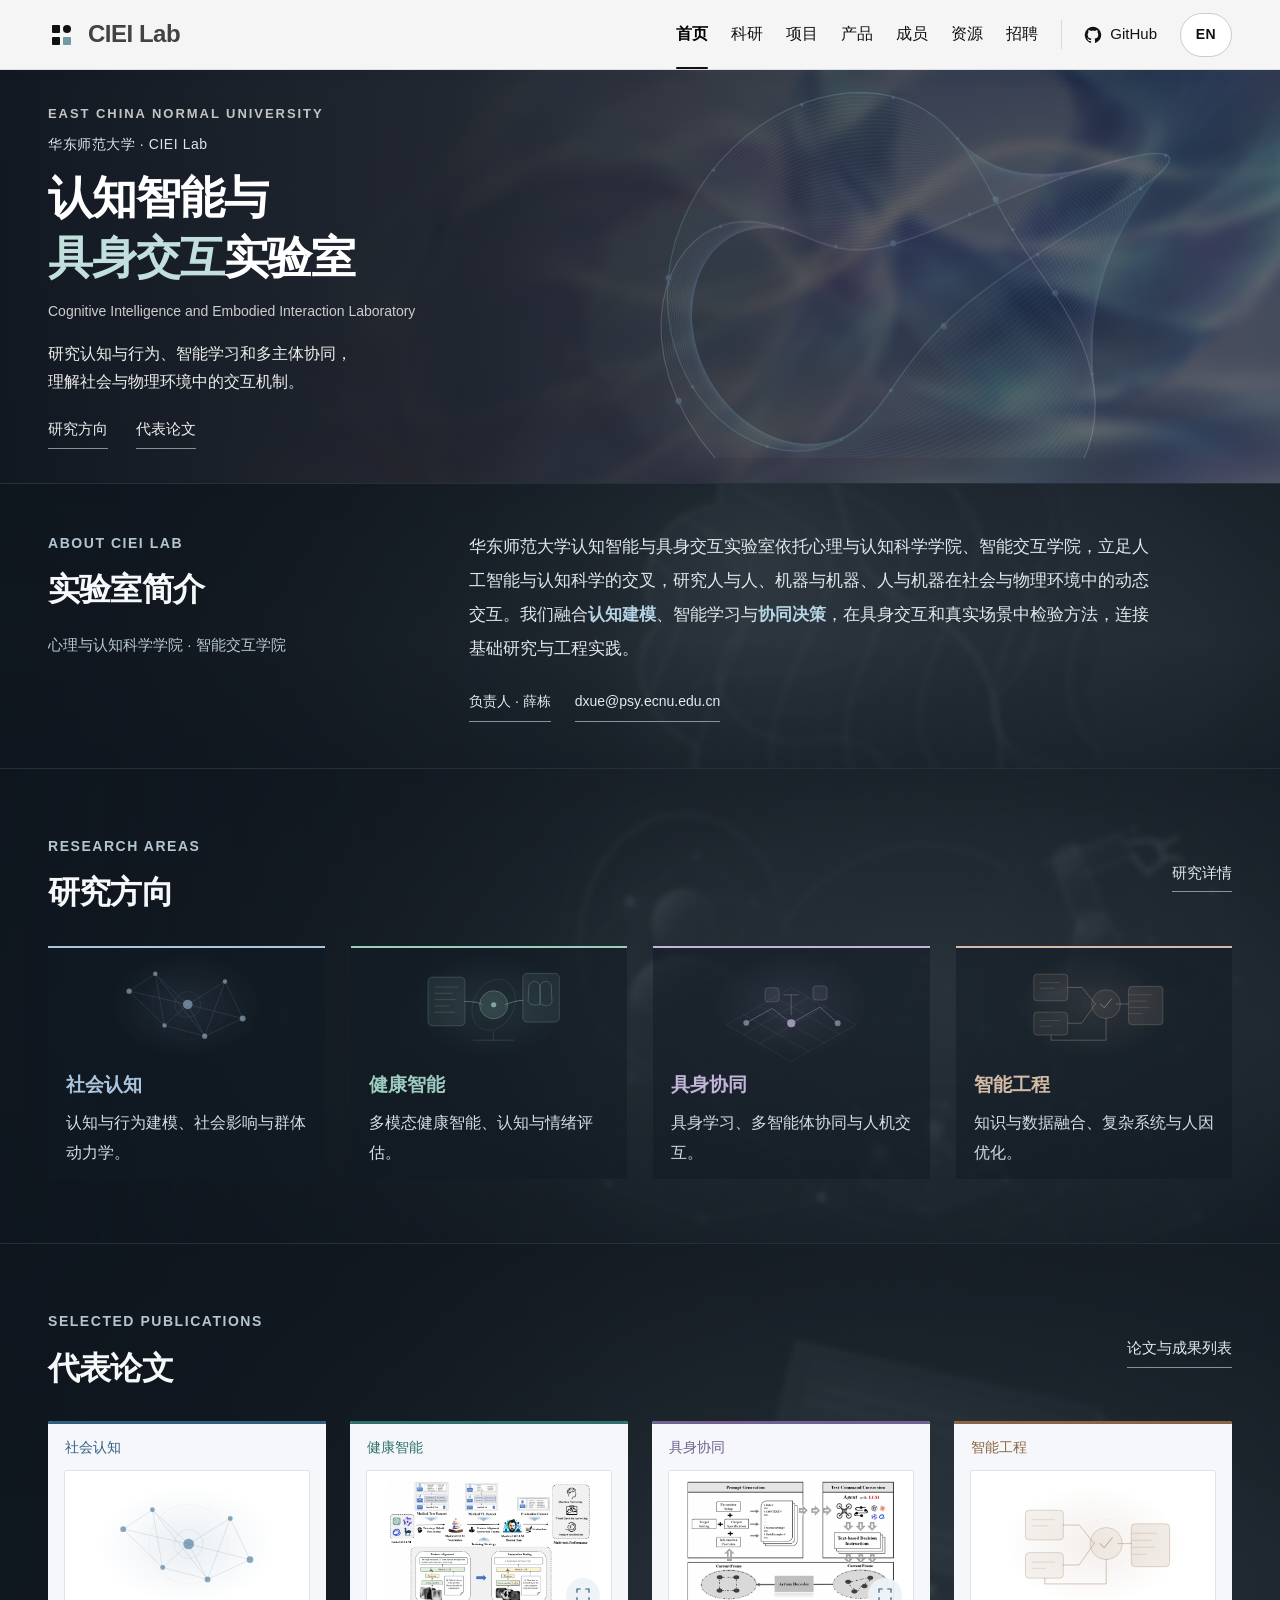
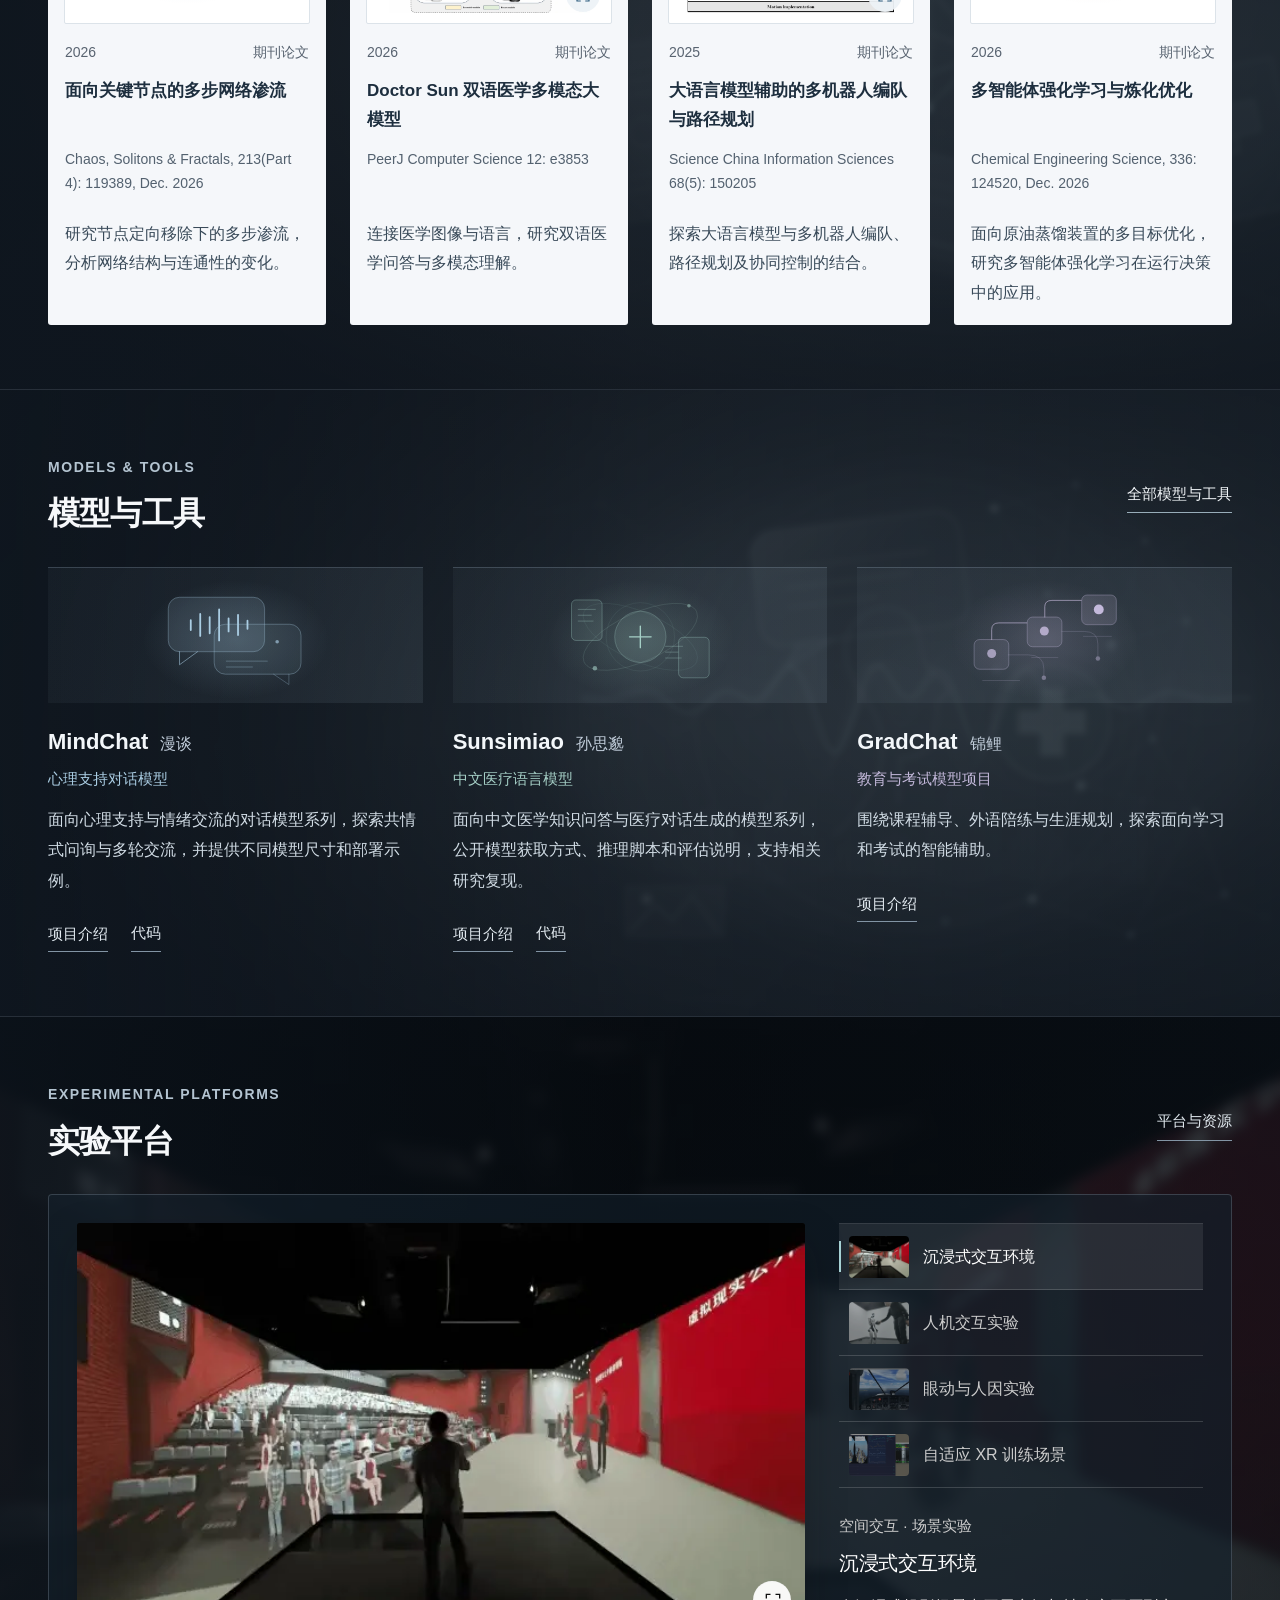
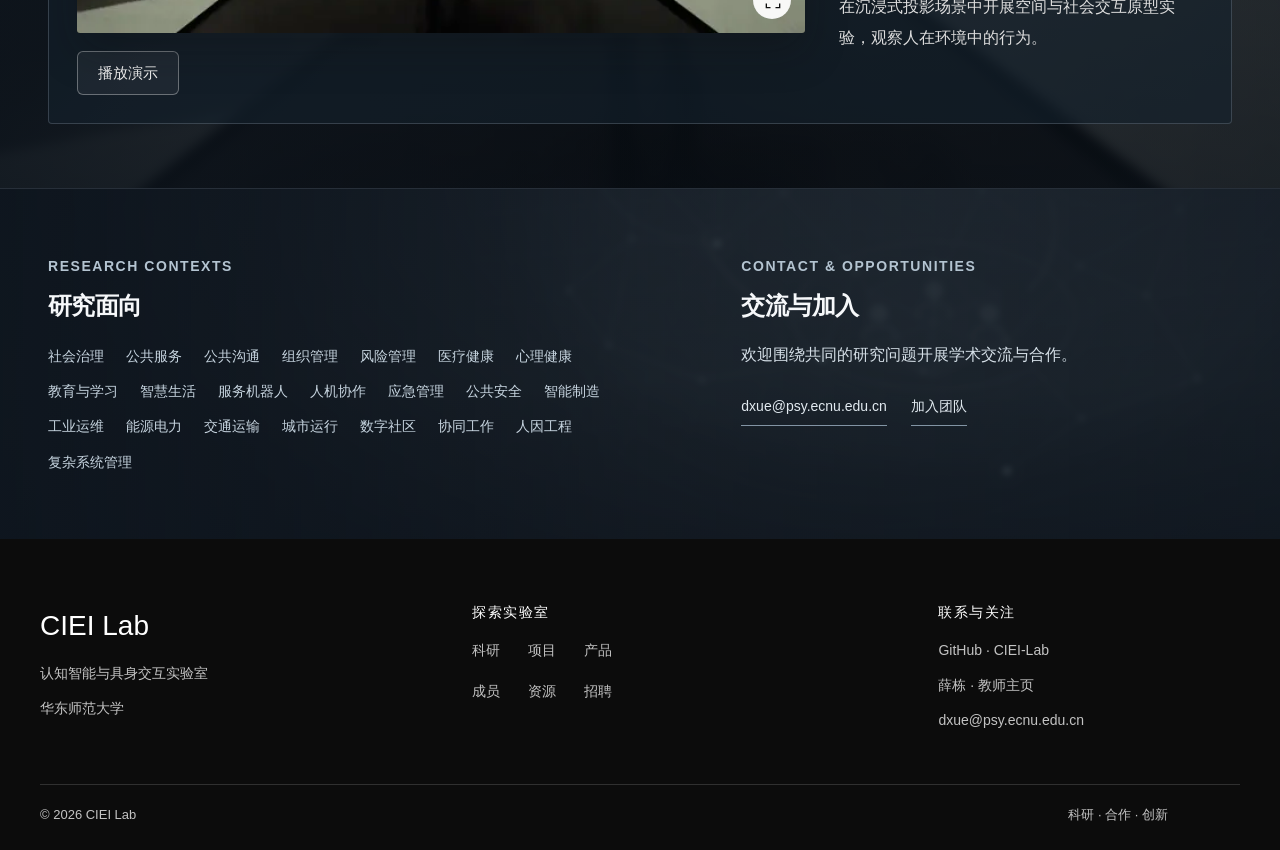
==== commit 8a1ba4f6: "Refine academic homepage, add illustrated backdrops and remove personal project history" ====
--- a/index.html
+++ b/index.html
@@ -8,13 +8,13 @@
 <title>首页 · CIEI Lab</title>
 <link rel="icon" href="./assets/favicon.svg" type="image/svg+xml">
 <link rel="stylesheet" href="./assets/styles.css?v=53de256360">
-<link rel="stylesheet" href="./assets/theme.css?v=107562e4b1">
-<script defer src="./assets/content.js?v=7859cf93bf"></script>
-<script defer src="./assets/content-en.js?v=9594130d0b"></script>
-<script defer src="./assets/i18n.js?v=70f1a29609"></script>
+<link rel="stylesheet" href="./assets/theme.css?v=861eec81e1">
+<script defer src="./assets/content.js?v=8fa7c4a138"></script>
+<script defer src="./assets/content-en.js?v=c93f591563"></script>
+<script defer src="./assets/i18n.js?v=4ac550ebdd"></script>
 <script defer src="./assets/visuals.js?v=56f7a45b0f"></script>
 <script defer src="./assets/exhibit-media.js?v=9f756e5e9d"></script>
-<script defer src="./assets/app.js?v=324a81c85f"></script>
+<script defer src="./assets/app.js?v=28f9750a94"></script>
 <script defer src="./assets/motion.js?v=b0ae87863e"></script>
 <script defer src="./assets/cognition-field.js?v=368e641c65"></script>
 <script defer src="./assets/tactile.js?v=9b040b4714"></script>
--- a/assets/theme.css
+++ b/assets/theme.css
@@ -1,4 +1,4 @@
-/* CIEI Lab v9. Black and white structure, with colour reserved for research and media. */
+/* CIEI Lab. Black and white structure, with colour reserved for research and media. */
 :root {
   --ink: #181818;
   --muted: #555555;
@@ -473,3 +473,163 @@
   .product-tile, .product-tile-visual .product-visual-svg { transition: none; }
   .product-tile:hover { transform: none; }
 }
+/* v10: academic information on distinct, illustrated background plates. */
+.paper-shelf { grid-template-columns: minmax(0,1.05fr) minmax(0,1fr); }
+.paper-lead, .paper-others, .paper-lead-media, .paper-side-media, .paper-side-copy { min-width: 0; }
+.paper-side { grid-template-columns: 140px minmax(0,1fr); grid-template-areas: 'media copy'; align-items: start; }
+.paper-side-media { grid-area: media; }
+.paper-side-copy { grid-area: copy; overflow-wrap: anywhere; }
+.paper-side .paper-side-image { width: 100%; height: 140px; margin: 0; }
+.paper-lead .paper-lead-image { width: 100%; height: auto; aspect-ratio: 8/5; margin: 0; }
+.paper-side h3 { font-size: 1.125rem; line-height: 1.65; }
+.paper-side-copy > p { margin-top: 0; }
+.paper-side-copy .paper-meta { margin-bottom: 10px; }
+.paper-side-copy .record-links { column-gap: 18px; }
+.paper-lead-image > .home-paper-zoom, .paper-side-image > .home-paper-zoom { position: absolute; inset: auto 12px 12px auto; width: 34px; height: 34px; padding: 7px; border-radius: 50%; }
+
+body[data-page=home] { background: #11171e; }
+.home-hero .hero-composition, [data-language=en] .home-hero .hero-composition { min-height: 410px; }
+.home-hero .hero-editorial { width: 67%; max-width: 770px; padding: 34px 0; }
+.home-hero .hero-editorial h1, [data-language=en] .home-hero .hero-editorial h1 { font-size: clamp(2.125rem,3.5vw,2.875rem); font-weight: 650; line-height: 1.35; letter-spacing: -.025em; }
+.home-hero .hero-editorial h1 span:after { display: none; }
+.home-hero .hero-en { font-family: inherit; font-style: normal; max-width: 42em; }
+.home-hero .hero-intro { margin-top: 18px; }
+.home-hero .lab-chinese { font-size: .875rem; letter-spacing: .04em; color: #dce4e9; }
+.home-hero .hero-sculpture { filter: blur(5px) brightness(.62) saturate(.65); opacity: .9; }
+.home-hero .hero-artwork:after { background: linear-gradient(90deg,#0c121bf0 0%,#0c121bca 36%,#0c121b66 73%,#0c121b45); }
+.home-hero .hero-live { opacity: .3; }
+.home-hero .hero-actions { gap: 28px; }
+.home-hero .hero-actions .text-link { font-size: .9375rem; }
+
+.home-scene { position: relative; isolation: isolate; overflow: hidden; background: #131b24; color: #e3e9ed; padding-block: 64px; border-top: 1px solid #c5d3df1c; }
+.home-scene > .container { position: relative; z-index: 1; }
+.section-backdrop { position: absolute; inset: 0; overflow: hidden; z-index: 0; pointer-events: none; }
+.section-backdrop > img { display: block; position: absolute; inset: -3%; width: 106%; height: 106%; max-width: none; object-fit: cover; object-position: center; filter: blur(3px) saturate(.65) brightness(.9); opacity: .95; }
+.section-backdrop:after { content: ''; position: absolute; inset: 0; background: linear-gradient(90deg,#0d151ec9,#0d151e66 50%,#0d151e8c),linear-gradient(0deg,#0b111b4d,transparent 45%,#0b111b33); }
+.home-scene h2, .home-scene .section-header h2, [data-language=en] .home-scene .section-header h2 { font-size: clamp(1.625rem,2.5vw,2rem); color: #f6f8fa; line-height: 1.45; font-weight: 600; letter-spacing: -.025em; margin-top: 0; }
+.home-scene .eyebrow, .home-scene .section-header .eyebrow { color: #b4c4d1; font-size: .875rem; letter-spacing: .11em; margin-bottom: 10px; }
+.home-scene .section-header { margin-bottom: 30px; align-items: center; gap: 18px; }
+.home-scene .text-link { color: #e2eaf0; border-bottom-color: #8294a4; font-size: .9375rem; }
+.home-scene .text-link:hover, .home-scene .text-link:focus-visible { color: #b9e7e3; border-bottom-color: #b9e7e3; }
+.home-scene .copy-keyword { color: #b6d6e5; }
+.home-scene a:focus-visible, .home-scene button:focus-visible { outline: 2px solid #a4d9e4; outline-offset: 5px; }
+
+.home-scene.about-section { padding-block: 46px; }
+.home-scene.about-section:before { display: none; }
+.home-scene .about-layout { grid-template-columns: minmax(0,.64fr) minmax(0,1.36fr); gap: 62px; }
+.home-scene .about-copy { color: #e1e7ed; font-size: 1.0625rem; line-height: 2; margin: 0; }
+.home-scene .about-affiliation { font-size: .9375rem; color: #b8c8d4; line-height: 1.9; margin-top: 18px; max-width: 20em; }
+.home-academic-links { display: flex; flex-wrap: wrap; align-items: center; gap: 12px 24px; margin-top: 20px; }
+.home-scene .home-academic-links .text-link { font-size: .875rem; }
+
+.home-scene .home-research-map { display: block; min-height: 0; border: 0; border-radius: 0; overflow: visible; background: transparent; }
+.home-scene .home-map-links { display: grid; grid-template-columns: repeat(4,minmax(0,1fr)); grid-template-rows: none; grid-auto-rows: auto; padding: 0; gap: 26px; }
+.home-scene .home-research-link { --entry-accent: #acc5df; display: block; min-width: 0; padding: 0 0 12px; border: 0; border-top: 2px solid var(--entry-accent); background: #111b2580; transition: background .2s; }
+.home-scene .research-link-health { --entry-accent: #9ccbc0; }
+.home-scene .research-link-embodied { --entry-accent: #c2b5d9; }
+.home-scene .research-link-engineering { --entry-accent: #d3bca6; }
+.home-scene .home-research-link:before { display: none; }
+.home-scene .home-research-link:hover { background: #2a3b4bd6; }
+.home-direction-figure { color: var(--entry-accent); width: 100%; height: 118px; overflow: hidden; opacity: .85; }
+.home-direction-figure .paper-cover-svg { width: 100%; height: 100%; }
+.home-scene .home-research-name { color: var(--entry-accent); margin: 4px 18px 9px; font-size: 1.1875rem; line-height: 1.55; font-weight: 600; }
+.home-scene .home-research-link p { color: #d4dde5; font-size: 1rem; margin: 0 18px; line-height: 1.85; }
+
+.home-publications .section-backdrop > img { object-position: center; }
+.home-scene .home-paper-grid { display: grid; grid-template-columns: repeat(4,minmax(0,1fr)); gap: 24px; align-items: stretch; }
+.home-scene .home-paper-card { min-width: 0; display: flex; flex-direction: column; background: #f5f7fa; border: 0; border-radius: 3px; gap: 0; overflow: hidden; padding: 0; }
+.home-scene .home-paper-topic { margin: 0; padding: 13px 17px 12px; border-top: 3px solid var(--paper-accent); font-size: .875rem; line-height: 1.5; color: var(--paper-accent); }
+.home-scene .home-paper-figure { display: block; width: calc(100% - 32px); margin: 0 16px; flex: none; aspect-ratio: 8/5; height: auto; min-height: 0; border: 1px solid #dce3e9; border-radius: 2px; padding: 10px; background: #fff; }
+.home-scene .home-paper-copy { padding: 17px; }
+.home-scene .home-paper-meta { font-size: .875rem; color: #586370; }
+.home-scene .home-paper-card h3 { color: #1d2e3e; font-size: 1.0625rem; min-height: 3.4em; line-height: 1.7; font-weight: 650; }
+.home-scene .home-paper-card h3 a { color: inherit; }
+.home-scene .home-paper-card h3 a:hover { color: #315f80; }
+.home-scene .home-paper-venue { color: #53616f; font-size: .875rem; min-height: 4em; line-height: 1.75; }
+.home-scene .home-paper-brief { color: #394a59; font-size: 1rem; line-height: 1.85; margin-bottom: 0; }
+
+.home-tool-list { display: grid; grid-template-columns: repeat(3,minmax(0,1fr)); gap: 30px; }
+.home-tool { --tool-accent: #aacde3; min-width: 0; border-top: 1px solid #9bb1c34d; }
+.home-tool.tone-teal { --tool-accent: #a5cfc6; }
+.home-tool.tone-violet { --tool-accent: #c4b9db; }
+.home-tool-figure { height: 135px; color: var(--tool-accent); background: linear-gradient(110deg,#b4cfe10b,#b4cfe118); margin-bottom: 22px; }
+.home-tool-figure svg { display: block; width: 100%; height: 100%; }
+.home-tool h3 { margin: 0 0 7px; color: #f3f7fa; font-size: 1.375rem; line-height: 1.5; font-weight: 600; }
+.home-tool h3 span { font-size: 1rem; font-weight: 400; color: #c1cdda; margin-left: 12px; }
+.home-tool .home-tool-label { color: var(--tool-accent); font-size: .9375rem; margin: 0 0 12px; }
+.home-tool-copy > p:not(.home-tool-label) { font-size: 1rem; color: #d1dce5; line-height: 1.9; margin: 0; }
+.home-tool-links { display: flex; flex-wrap: wrap; gap: 12px 23px; align-items: center; margin-top: 20px; }
+.home-tool-links button.text-link { font-family: inherit; border: 0; border-bottom: 1px solid #8294a4; background: transparent; min-height: 36px; padding: 0; cursor: pointer; }
+
+.home-facilities .section-backdrop > img { filter: blur(6px) brightness(.48) saturate(.5); object-position: center 46%; }
+.home-facilities .ciei-exhibit { border-radius: 4px; padding: 28px; border: 1px solid #c7d7e533; background: #14212d9c; box-shadow: none; }
+.home-facilities .ciei-exhibit__heading { display: none; }
+.home-facilities .ciei-exhibit__backdrop { display: none; }
+.home-facilities .ciei-exhibit__layout { gap: 34px; }
+.home-facilities .ciei-exhibit__frame { border-radius: 3px; }
+.home-contact-layout { display: grid; grid-template-columns: minmax(0,1.25fr) minmax(0,1fr); gap: 80px; }
+.home-contact-section .section-backdrop > img { object-position: right bottom; opacity: .65; }
+.home-contexts { display: flex; flex-wrap: wrap; gap: 10px 22px; color: #c6d4df; font-size: .875rem; line-height: 1.8; margin-top: 20px; }
+.home-contexts span { display: inline-block; }
+.home-contact-copy > p:not(.eyebrow) { color: #d5dfe7; font-size: 1rem; line-height: 1.9; }
+.home-contact-section h2 { font-size: 1.5rem; }
+
+@media(max-width:1150px) {
+  .paper-side { grid-template-columns: minmax(0,1fr); grid-template-areas: 'media' 'copy'; }
+  .paper-side .paper-side-image { height: auto; aspect-ratio: 8/5; max-height: 230px; }
+  .home-scene .home-map-links, .home-scene .home-paper-grid { grid-template-columns: repeat(2,minmax(0,1fr)); }
+  .home-scene .home-map-links { gap: 24px; }
+  .home-scene .home-research-link { display: grid; grid-template-columns: 125px minmax(0,1fr); grid-template-rows: auto 1fr; padding: 14px; }
+  .home-direction-figure { height: 110px; grid-column: 1; grid-row: 1 / 3; }
+  .home-scene .home-research-name { grid-column: 2; grid-row: 1; margin-top: 7px; }
+  .home-scene .home-research-link p { grid-column: 2; grid-row: 2; }
+  .home-scene .home-paper-card h3, .home-scene .home-paper-venue { min-height: 0; }
+  .home-scene .about-layout { grid-template-columns: .62fr 1.38fr; gap: 35px; }
+  .home-tool-list { gap: 24px; }
+}
+@media(max-width:760px) {
+  .paper-shelf { grid-template-columns: minmax(0,1fr); gap: 34px; }
+  .paper-side { gap: 18px; }
+  .paper-side .paper-side-image, .paper-lead .paper-lead-image { aspect-ratio: 8/5; height: auto; max-height: none; }
+  .home-hero .hero-composition, [data-language=en] .home-hero .hero-composition { min-height: 390px; }
+  .home-hero .hero-editorial { width: 100%; padding: 29px 0; }
+  .home-hero .hero-editorial h1, [data-language=en] .home-hero .hero-editorial h1 { font-size: clamp(1.75rem,7.7vw,2.125rem); line-height: 1.4; }
+  .home-hero .hero-en { display: block; font-size: .8125rem; max-width: 25em; line-height: 1.6; }
+  .home-hero .hero-editorial .eyebrow { font-size: .75rem; }
+  .home-hero .hero-intro { font-size: 1rem; margin-top: 15px; }
+  .home-hero .hero-intro br { display: none; }
+  .home-hero .hero-artwork:after { background: linear-gradient(90deg,#0b131ced,#0b131c8c); }
+  .home-scene { padding-block: 42px; }
+  .home-scene.about-section { padding-block: 32px; }
+  .home-scene .about-layout { grid-template-columns: minmax(0,1fr); gap: 18px; }
+  .home-scene .about-affiliation { margin-top: 10px; max-width: none; }
+  .home-scene .about-copy { font-size: 1rem; line-height: 1.95; }
+  .home-scene .section-header { align-items: flex-start; margin-bottom: 24px; }
+  .home-scene .section-header h2, .home-scene .about-layout h2, [data-language=en] .home-scene .section-header h2 { font-size: 1.625rem; }
+  .home-scene .section-header .eyebrow, .home-scene .eyebrow { font-size: .8125rem; }
+  .home-scene .section-header > .text-link { font-size: .875rem; }
+  .home-scene .home-map-links { grid-template-columns: minmax(0,1fr); gap: 16px; }
+  .home-scene .home-research-link { grid-template-columns: 92px minmax(0,1fr); padding: 12px 9px; }
+  .home-direction-figure { height: 105px; }
+  .home-scene .home-research-name { margin: 5px 10px 6px; font-size: 1.125rem; }
+  .home-scene .home-research-link p { margin: 0 10px; font-size: 1rem; }
+  .home-scene .home-paper-grid { grid-template-columns: minmax(0,1fr); gap: 22px; }
+  .home-scene .home-paper-card h3 { min-height: 0; font-size: 1.1875rem; }
+  .home-tool-list { grid-template-columns: minmax(0,1fr); gap: 28px; }
+  .home-tool { display: grid; grid-template-columns: 88px minmax(0,1fr); padding-top: 22px; column-gap: 17px; }
+  .home-tool-figure { height: 110px; margin: 0; }
+  .home-tool-copy { min-width: 0; }
+  .home-tool h3 { font-size: 1.25rem; }
+  .home-tool h3 span { font-size: .9375rem; margin-left: 7px; }
+  .home-tool-copy > p:not(.home-tool-label) { line-height: 1.85; }
+  .home-facilities .ciei-exhibit { padding: 18px; }
+  .home-facilities .ciei-exhibit__layout { gap: 20px; }
+  .home-contact-layout { grid-template-columns: minmax(0,1fr); gap: 32px; }
+  .home-contexts { gap: 9px 20px; }
+  .section-backdrop > img { width: 120%; inset: -3% -10%; object-position: 63% center; filter: blur(2px) brightness(.85) saturate(.6); }
+  .section-backdrop:after { background: #0c1620a3; }
+}
+@media(prefers-reduced-motion:reduce) {
+  .home-direction-figure *, .home-tool-figure *, .home-scene .home-research-link { transition: none; animation: none; }
+}
+
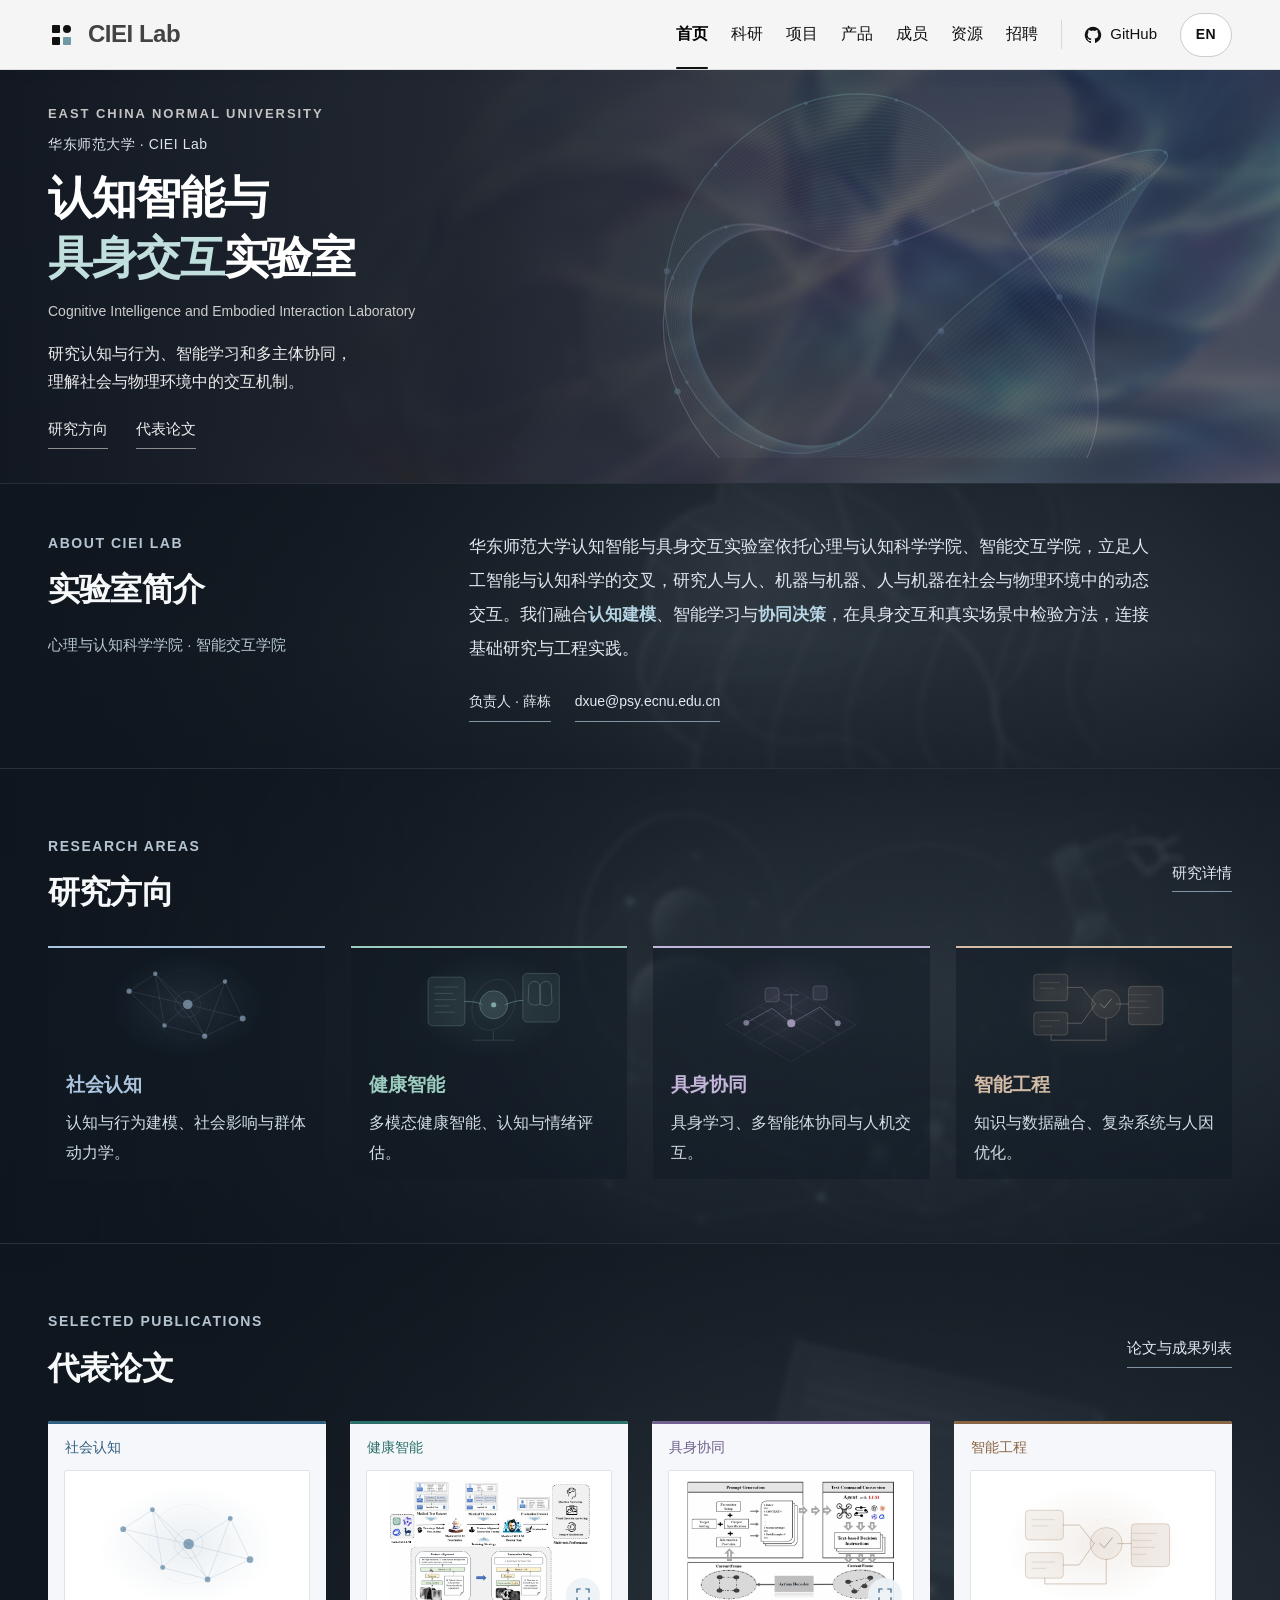
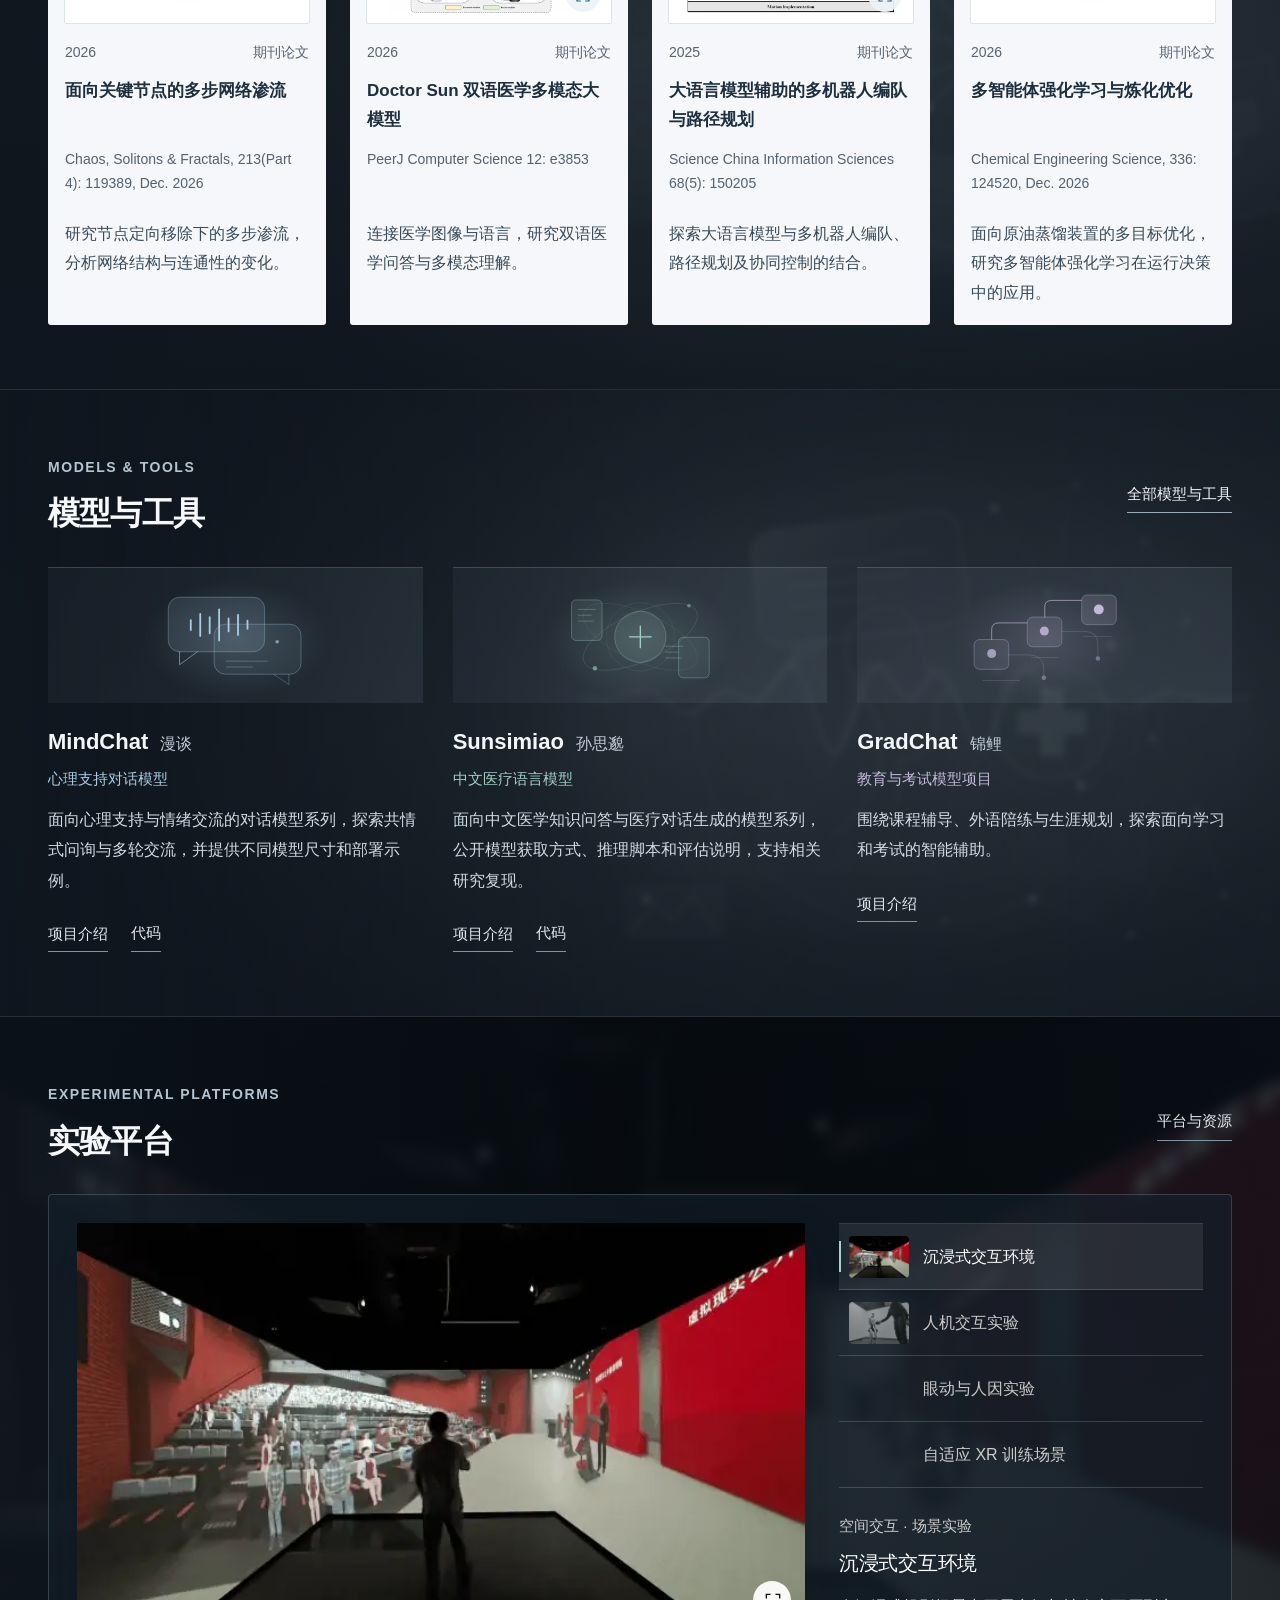
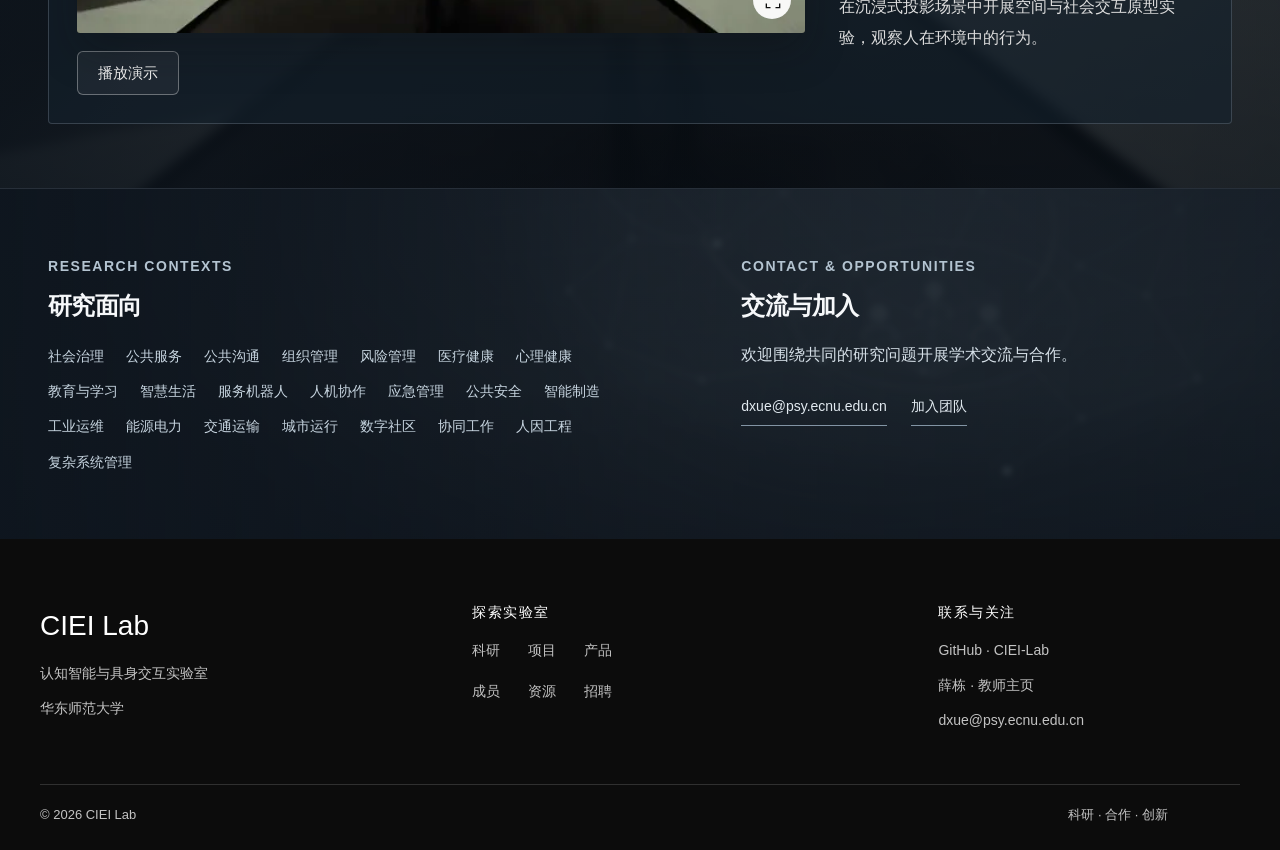
==== commit 665b9429: "Update recruitment notice, expand paper abstracts and remove empty product" ====
--- a/index.html
+++ b/index.html
@@ -8,13 +8,13 @@
 <title>首页 · CIEI Lab</title>
 <link rel="icon" href="./assets/favicon.svg" type="image/svg+xml">
 <link rel="stylesheet" href="./assets/styles.css?v=53de256360">
-<link rel="stylesheet" href="./assets/theme.css?v=861eec81e1">
-<script defer src="./assets/content.js?v=8fa7c4a138"></script>
-<script defer src="./assets/content-en.js?v=c93f591563"></script>
+<link rel="stylesheet" href="./assets/theme.css?v=7a83ba39d5">
+<script defer src="./assets/content.js?v=600ffa682e"></script>
+<script defer src="./assets/content-en.js?v=ec9ca75a1f"></script>
 <script defer src="./assets/i18n.js?v=4ac550ebdd"></script>
 <script defer src="./assets/visuals.js?v=56f7a45b0f"></script>
 <script defer src="./assets/exhibit-media.js?v=9f756e5e9d"></script>
-<script defer src="./assets/app.js?v=28f9750a94"></script>
+<script defer src="./assets/app.js?v=03aaea9947"></script>
 <script defer src="./assets/motion.js?v=b0ae87863e"></script>
 <script defer src="./assets/cognition-field.js?v=368e641c65"></script>
 <script defer src="./assets/tactile.js?v=9b040b4714"></script>
--- a/assets/theme.css
+++ b/assets/theme.css
@@ -633,3 +633,92 @@
   .home-direction-figure *, .home-tool-figure *, .home-scene .home-research-link { transition: none; animation: none; }
 }
 
+
+.abstract-label { display: flex; flex-wrap: wrap; align-items: baseline; gap: 6px 16px; }
+.abstract-version { font-size: .875rem; font-weight: 400; color: #61717b; }
+/* The approved recruitment notice: roles, qualifications and application details. */
+.recruitment-intro { padding-bottom: 42px; }
+.recruitment-intro .section-header { margin-bottom: 24px; }
+.recruitment-intro .join-intro { max-width: 67em; margin: 0; }
+.recruitment-location { color: #536575; font-size: 1rem; line-height: 1.9; margin: 14px 0 25px; }
+.recruitment-facts { display: grid; grid-template-columns: repeat(2,minmax(0,1fr)); gap: 22px; max-width: 850px; }
+.recruitment-facts a { display: flex; align-items: baseline; justify-content: space-between; gap: 12px; padding: 20px 23px; background: #edf2f5; border: 1px solid #d6e0e7; border-left: 3px solid #477b8e; border-radius: 4px; }
+.recruitment-facts a:hover { background: #e1ecf0; }
+.recruitment-facts strong { color: #203c4c; font-size: 1.125rem; font-weight: 600; }
+.recruitment-facts span { font-size: 1rem; color: #3f6478; }
+.recruitment-main { border-top: 1px solid #dfe6ec; padding-top: 46px; }
+.recruitment-main .join-layout { grid-template-columns: minmax(0,1fr) minmax(285px,.4fr); gap: 48px; align-items: start; }
+.recruitment-content { min-width: 0; }
+.recruitment-section + .recruitment-section { margin-top: 58px; }
+.recruitment-section .section-header { margin-bottom: 24px; }
+.recruitment-section h2 { font-size: clamp(1.625rem,2.3vw,2rem); line-height: 1.5; }
+.recruitment-section > p, .recruitment-role > p, .recruitment-mentor p { font-size: 1rem; line-height: 2; color: #415563; }
+.recruitment-section h3 { font-size: 1.25rem; color: #203a4b; line-height: 1.65; font-weight: 600; }
+.recruitment-directions { display: grid; grid-template-columns: repeat(2,minmax(0,1fr)); gap: 12px 20px; margin: 25px 0 30px; }
+.recruitment-directions a { color: #315f80; font-size: 1rem; line-height: 1.8; border-bottom: 1px solid #c7d5df; padding-bottom: 9px; }
+.recruitment-directions a:hover { color: #1c4e6c; border-color: #527b98; }
+.recruitment-topics { margin: 16px 0 25px; padding-left: 1.3em; }
+.recruitment-topics li { font-size: 1rem; line-height: 1.9; color: #415563; margin-bottom: 11px; padding-left: 6px; }
+.recruitment-topics li::marker { color: #548197; }
+.recruitment-mentor { display: grid; grid-template-columns: 105px minmax(0,1fr); align-items: start; gap: 24px; border-top: 1px solid #d8e2e9; margin-top: 30px; padding-top: 28px; }
+.recruitment-mentor img { width: 105px; height: 133px; object-fit: cover; object-position: center; border-radius: 3px; }
+.recruitment-mentor .eyebrow { font-size: .875rem; margin: 0 0 8px; color: #617b8d; }
+.recruitment-mentor h3 { margin: 0 0 10px; }
+.recruitment-mentor p { margin: 0; }
+.recruitment-role { padding: 30px 0; border-top: 1px solid #cedbe5; scroll-margin-top: 90px; }
+.recruitment-role-heading { display: flex; flex-wrap: wrap; align-items: baseline; justify-content: space-between; gap: 12px 24px; }
+.recruitment-role-heading h3 { font-size: 1.5rem; margin: 0; }
+.recruitment-role-heading span { color: #315f80; background: #e9f0f5; padding: 6px 12px; border-radius: 4px; font-size: .9375rem; }
+.recruitment-role .recruitment-term { font-size: .9375rem; color: #607485; margin-top: 11px; }
+.recruitment-role h4 { font-size: 1rem; margin: 24px 0 10px; font-weight: 650; color: #263e4e; }
+.recruitment-role > p { margin: 0 0 16px; }
+.compensation-table-wrap { max-width: 100%; margin: 17px 0 24px; }
+.compensation-table { width: 100%; table-layout: fixed; border-collapse: collapse; font-size: 1rem; line-height: 1.85; text-align: left; }
+.compensation-table th, .compensation-table td { border: 1px solid #d3dfe8; padding: 15px 17px; vertical-align: top; overflow-wrap: anywhere; }
+.compensation-table thead { background: #e9f0f5; color: #35586f; }
+.compensation-table thead th { font-weight: 600; }
+.compensation-table th:first-child { width: 20%; }
+.compensation-table th:last-child { width: 25%; }
+.compensation-table tbody th { color: #254c65; background: #f4f7f9; font-weight: 600; }
+.compensation-table td { color: #415563; }
+.compensation-table .salary-amount { color: #235d72; font-weight: 650; }
+.recruitment-role .recruitment-policy { color: #566c7b; border-left: 2px solid #8da7b8; padding: 12px 18px; background: #f2f5f7; }
+.recruitment-main .application-box { position: sticky; top: 95px; padding: 26px; }
+.recruitment-main .application-box h4 { color: #29475a; margin: 26px 0 12px; font-size: 1rem; }
+.recruitment-main .application-box ul { padding-left: 20px; }
+.recruitment-main .application-box li { margin-bottom: 13px; font-size: 1rem; line-height: 1.85; }
+.recruitment-main .application-subject { font-size: .9375rem; overflow-wrap: anywhere; line-height: 1.9; }
+@media(max-width:1100px) {
+  .recruitment-main .join-layout { grid-template-columns: minmax(0,1fr); gap: 35px; }
+  .recruitment-main .application-box { position: static; max-width: none; }
+}
+@media(max-width:760px) {
+  .recruitment-intro { padding-bottom: 30px; }
+  .recruitment-facts { grid-template-columns: minmax(0,1fr); gap: 14px; }
+  .recruitment-facts a { padding: 17px; }
+  .recruitment-main { padding-top: 32px; }
+  .recruitment-directions { grid-template-columns: minmax(0,1fr); gap: 13px; }
+  .recruitment-mentor { grid-template-columns: 74px minmax(0,1fr); gap: 17px; }
+  .recruitment-mentor img { width: 74px; height: 94px; }
+  .recruitment-mentor .record-links { gap: 8px 20px; }
+  .compensation-table th, .compensation-table td { padding: 12px 9px; }
+  .compensation-table th:first-child { width: 21%; }
+  .compensation-table th:last-child { width: 27%; }
+  .recruitment-role { padding-block: 25px; }
+  .recruitment-role-heading h3 { font-size: 1.375rem; }
+  .recruitment-role-heading span { font-size: .875rem; }
+}
+
+
+/* Mobile salary comparison keeps each category together. */
+@media(max-width:760px) {
+  .compensation-table { display: block; }
+  .compensation-table thead { position: absolute; width: 1px; height: 1px; overflow: hidden; clip-path: inset(50%); }
+  .compensation-table tbody { display: grid; gap: 16px; }
+  .compensation-table tbody tr { display: grid; grid-template-columns: minmax(0,1fr) minmax(105px,.8fr); border: 1px solid #cfdee8; border-radius: 4px; overflow: hidden; }
+  .compensation-table tbody tr > th { grid-column: 1; grid-row: 1; width: auto; min-width: 0; padding: 15px; border: 0; background: #edf3f7; overflow-wrap: normal; }
+  .compensation-table tbody tr > th:first-child { width: auto; }
+  .compensation-table tbody td:not(.salary-amount) { grid-column: 1 / -1; grid-row: 2; padding: 16px; border: 0; border-top: 1px solid #d5e0e8; }
+  .compensation-table .salary-amount { grid-column: 2; grid-row: 1; padding: 12px 15px; border: 0; background: #edf3f7; overflow-wrap: normal; }
+  .compensation-table .salary-amount:before { content: attr(data-label); display: block; color: #587387; font-size: .8125rem; font-weight: 400; line-height: 1.65; margin-bottom: 5px; }
+}
